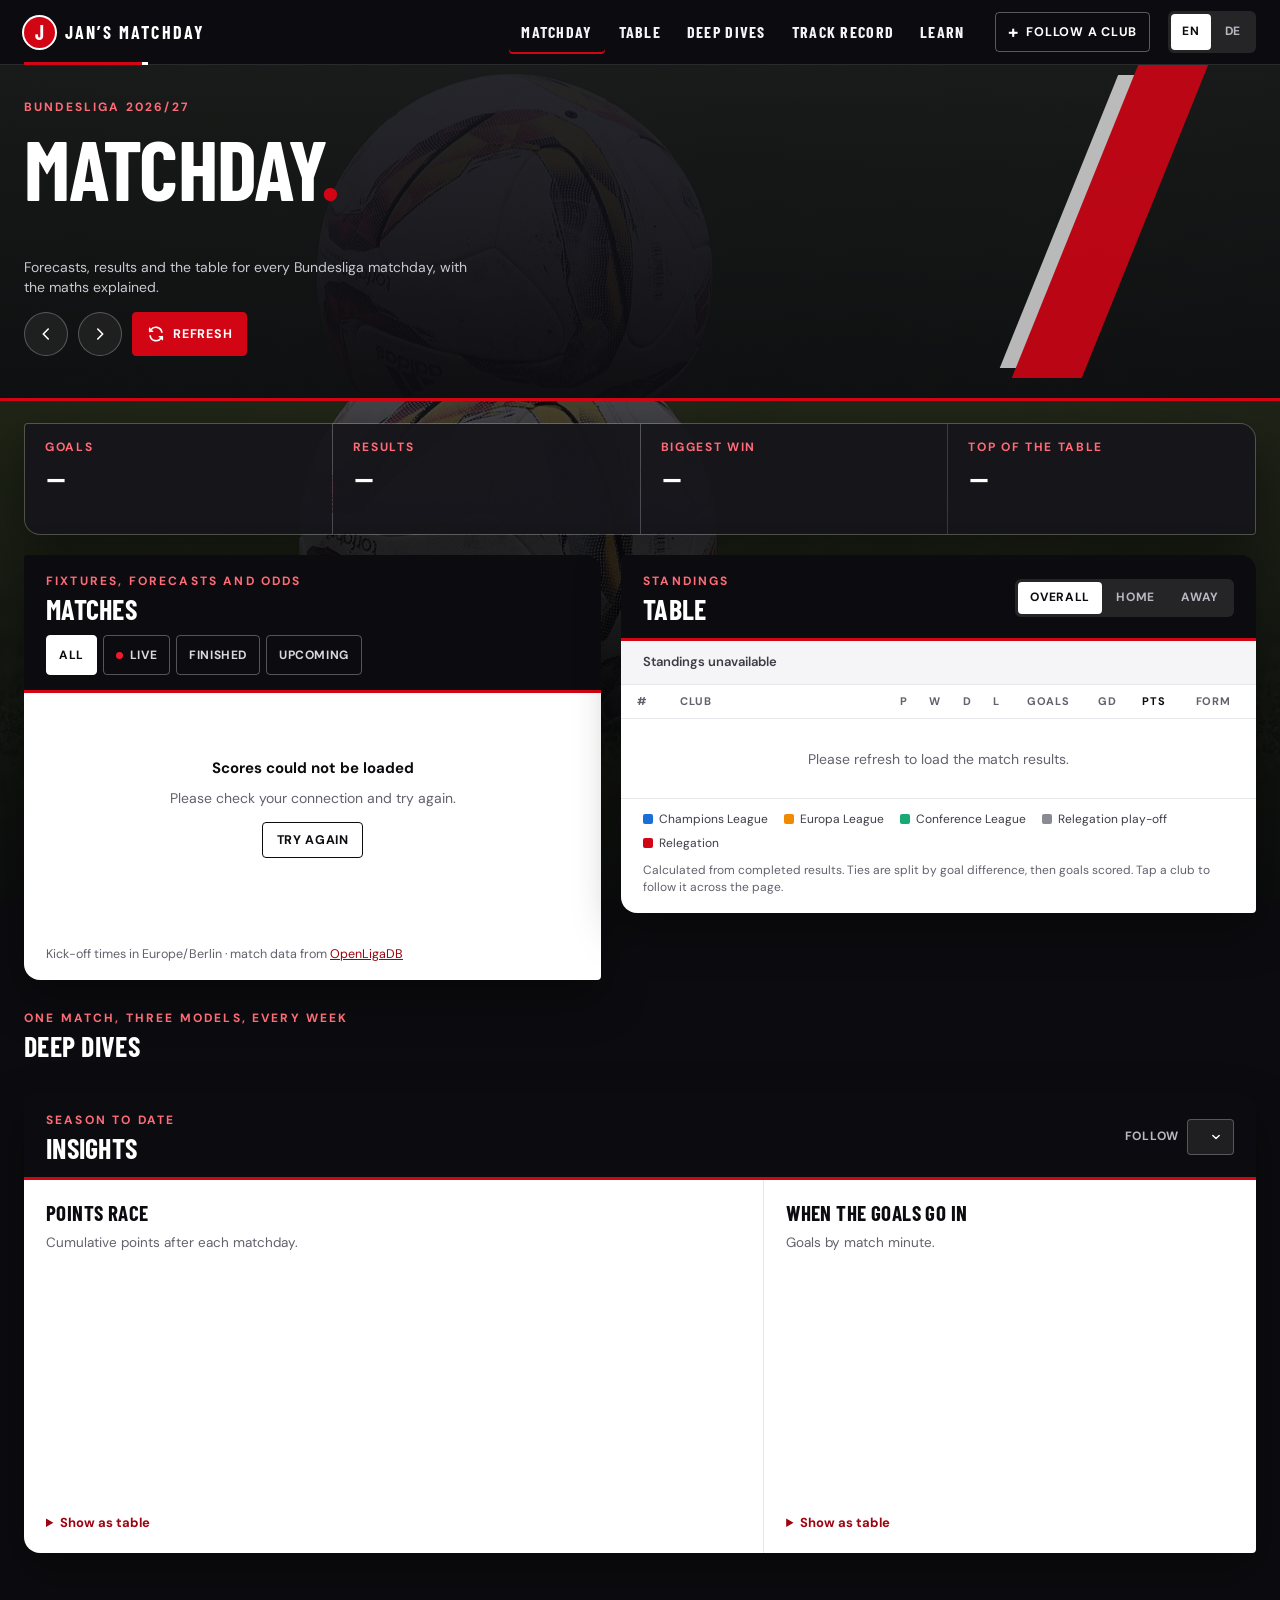
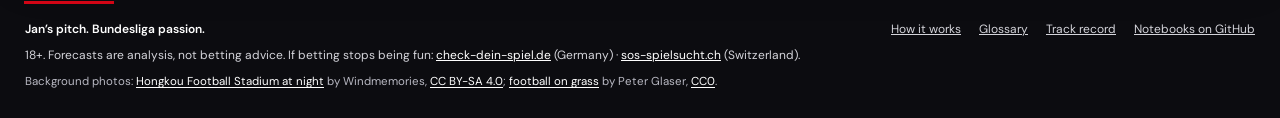
==== index.html @ 4f3a6510 "Always show the newest deep dive on the right of the home page The card beside the matchday hub used" ====
<!doctype html>
<html lang="en">
  <head>
    <meta charset="utf-8">
    <meta name="viewport" content="width=device-width, initial-scale=1, viewport-fit=cover">
    <meta name="theme-color" content="#0c0c10">
    <meta name="description" content="Jan’s Matchday: Bundesliga fixtures, live scores, the table, season insights and data-driven match analysis." data-i18n-attrs="content:meta.description">
    <title data-i18n="meta.title">Jan’s Matchday — Bundesliga results, table and analysis</title>
    <meta name="apple-mobile-web-app-capable" content="yes">
    <meta name="apple-mobile-web-app-title" content="Jan’s Matchday">
    <meta name="apple-mobile-web-app-status-bar-style" content="black-translucent">
    <link rel="canonical" href="https://jhvl88.github.io/matchday/">
    <link rel="alternate" hreflang="en" href="https://jhvl88.github.io/matchday/?lang=en">
    <link rel="alternate" hreflang="de" href="https://jhvl88.github.io/matchday/?lang=de">
    <link rel="alternate" hreflang="x-default" href="https://jhvl88.github.io/matchday/">
    <meta property="og:type" content="website">
    <meta property="og:site_name" content="Jan’s Matchday">
    <meta property="og:title" content="Jan’s Matchday: Bundesliga forecasts, results and the table">
    <meta property="og:description" content="Bundesliga fixtures, live scores and the table, plus deep dives that pit three forecasting models against the bookmakers. In English and German.">
    <meta property="og:url" content="https://jhvl88.github.io/matchday/">
    <meta property="og:image" content="https://jhvl88.github.io/matchday/assets/share/home.jpg">
    <meta property="og:image:width" content="1200">
    <meta property="og:image:height" content="630">
    <meta property="og:image:alt" content="Jan’s Matchday: Bundesliga forecasts, results and the table">
    <meta property="og:locale" content="en_GB">
    <meta property="og:locale:alternate" content="de_DE">
    <meta name="twitter:card" content="summary_large_image">
    <meta name="twitter:title" content="Jan’s Matchday: Bundesliga forecasts, results and the table">
    <meta name="twitter:description" content="Bundesliga fixtures, live scores and the table, plus deep dives that pit three forecasting models against the bookmakers. In English and German.">
    <meta name="twitter:image" content="https://jhvl88.github.io/matchday/assets/share/home.jpg">
    <link rel="apple-touch-icon" href="./assets/apple-touch-icon.png">
    <link rel="manifest" href="./manifest.webmanifest">
    <link rel="preconnect" href="https://api.openligadb.de">
    <link rel="preload" href="assets/fonts/dm-sans-latin-400-normal.woff2" as="font" type="font/woff2" crossorigin>
    <link rel="preload" href="assets/fonts/barlow-condensed-latin-700-normal.woff2" as="font" type="font/woff2" crossorigin>
    <link rel="stylesheet" href="styles.css?v=10">
    <script src="i18n.js?v=13" defer></script>
    <script src="glossary.js?v=12" defer></script>
    <script src="explain.js?v=10" defer></script>
    <script src="app.js?v=12" defer></script>
  </head>
  <body class="home">
    <a class="skip-link" href="#matches" data-i18n="nav.skip">Skip to matches</a>
    <header class="topbar">
      <div class="app-shell topbar-inner">
        <a class="brand" href="./" aria-label="Jan’s Matchday home" data-i18n-attrs="aria-label:brand.home">
          <span class="brand-mark" aria-hidden="true">J</span>
          <span class="brand-name">Jan’s Matchday</span>
        </a>
        <nav class="top-nav" aria-label="Sections" data-i18n-attrs="aria-label:nav.label">
          <a href="#matchday" aria-current="page" data-i18n="nav.matchday">Matchday</a>
          <a href="#table" data-i18n="nav.table">Table</a>
          <a href="#analysis" data-i18n="nav.dives">Deep dives</a>
          <a href="record/" data-i18n="nav.record">Track record</a>
          <a href="learn/" data-i18n="nav.learn">Learn</a>
        </nav>
        <button class="follow-button" id="follow-button" type="button" aria-haspopup="dialog" aria-controls="follow-dialog">
          <span class="follow-crest" id="follow-crest" aria-hidden="true"></span>
          <span class="follow-label" id="follow-label" data-i18n="follow.button">Follow a club</span>
        </button>
        <div class="segmented lang-switch" role="group" aria-label="Language" data-i18n-attrs="aria-label:lang.label">
          <button type="button" data-lang="en" lang="en" title="English" aria-pressed="true">EN</button>
          <button type="button" data-lang="de" lang="de" title="Deutsch" aria-pressed="false">DE</button>
        </div>
      </div>
    </header>

    <main>
      <section class="weekend" id="matchday" aria-labelledby="matchday-title">
        <div class="app-shell weekend-inner">
          <div class="weekend-main">
            <p class="eyebrow" id="hub-season">Bundesliga</p>
            <h1 id="matchday-title"><span id="matchday-title-text" data-i18n="hub.titlePlaceholder">Matchday</span><span class="full-stop" aria-hidden="true">.</span></h1>
            <p class="matchday-dates" id="matchday-dates">&nbsp;</p>
            <p class="weekend-intro" data-i18n="hero.intro">Forecasts, results and the table for every Bundesliga matchday, with the maths explained.</p>
            <div class="countdown" id="countdown" hidden>
              <div class="countdown-part">
                <p class="countdown-label" id="countdown-label"></p>
                <p class="countdown-match" id="countdown-match"></p>
                <p class="countdown-when" id="countdown-when"></p>
              </div>
              <div class="countdown-part countdown-clock">
                <p class="countdown-label" id="countdown-clock-label"></p>
                <p class="countdown-value" id="countdown-value"></p>
              </div>
            </div>
            <div class="hub-actions">
              <button class="icon-button" id="previous-matchday" type="button" aria-label="Previous matchday" data-i18n-attrs="aria-label:hub.prev">
                <svg viewBox="0 0 20 20" aria-hidden="true"><path d="m12.5 4.5-5.5 5.5 5.5 5.5"/></svg>
              </button>
              <button class="icon-button" id="next-matchday" type="button" aria-label="Next matchday" data-i18n-attrs="aria-label:hub.next">
                <svg viewBox="0 0 20 20" aria-hidden="true"><path d="m7.5 4.5 5.5 5.5-5.5 5.5"/></svg>
              </button>
              <button class="ghost-button" id="current-matchday" type="button" hidden>Go to current matchday</button>
              <button class="refresh-button" id="refresh-results" type="button">
                <svg viewBox="0 0 20 20" aria-hidden="true"><path d="M16.5 8A6.8 6.8 0 0 0 4.2 5.5L3 7m0 0V3.8M3 7h3.2M3.5 12a6.8 6.8 0 0 0 12.3 2.5L17 13m0 0v3.2M17 13h-3.2"/></svg>
                <span data-i18n="hub.refresh">Refresh</span>
              </button>
              <p class="updated-at" id="updated-at" aria-live="polite"></p>
            </div>
          </div>
          <aside class="featured" id="featured" hidden data-i18n-attrs="aria-label:featured.label" aria-label="Latest deep dive"></aside>
        </div>
        <div class="app-shell">
          <div class="matchday-strip" id="matchday-strip" role="group" aria-label="Choose a matchday" data-i18n-attrs="aria-label:hub.stripLabel"></div>
        </div>
      </section>

      <div class="app-shell">
        <dl class="glance" id="glance" aria-label="Matchday at a glance" data-i18n-attrs="aria-label:glance.label">
          <div class="glance-tile"><dt data-i18n="glance.goals">Goals</dt><dd class="glance-value">–</dd><dd class="glance-sub">&nbsp;</dd></div>
          <div class="glance-tile"><dt data-i18n="glance.results">Results</dt><dd class="glance-value">–</dd><dd class="glance-sub">&nbsp;</dd></div>
          <div class="glance-tile"><dt data-i18n="glance.biggestWin">Biggest win</dt><dd class="glance-value">–</dd><dd class="glance-sub">&nbsp;</dd></div>
          <div class="glance-tile"><dt data-i18n="glance.leader">Top of the table</dt><dd class="glance-value">–</dd><dd class="glance-sub">&nbsp;</dd></div>
        </dl>

        <div class="dashboard">
          <section class="panel fixtures-panel" id="matches" aria-labelledby="matches-heading">
            <div class="panel-head">
              <div>
                <p class="eyebrow" data-i18n="fixtures.eyebrow">Fixtures, forecasts and odds</p>
                <h2 id="matches-heading" data-i18n="fixtures.title">Matches</h2>
              </div>
              <div class="filter-row" role="group" aria-label="Filter matches" data-i18n-attrs="aria-label:filter.label">
                <button class="filter-chip is-active" type="button" data-filter="all" aria-pressed="true"><span data-i18n="filter.all">All</span> <span class="chip-count" data-count="all"></span></button>
                <button class="filter-chip" type="button" data-filter="live" aria-pressed="false"><span class="live-indicator" aria-hidden="true"></span><span data-i18n="filter.live">Live</span> <span class="chip-count" data-count="live"></span></button>
                <button class="filter-chip" type="button" data-filter="finished" aria-pressed="false"><span data-i18n="filter.finished">Finished</span> <span class="chip-count" data-count="finished"></span></button>
                <button class="filter-chip" type="button" data-filter="upcoming" aria-pressed="false"><span data-i18n="filter.upcoming">Upcoming</span> <span class="chip-count" data-count="upcoming"></span></button>
              </div>
            </div>
            <div class="prob-legend" id="prob-legend" hidden>
              <span class="legend-item"><span class="legend-swatch is-home" aria-hidden="true"></span><span data-i18n="legend.home">Home win</span></span>
              <span class="legend-item"><span class="legend-swatch is-draw" aria-hidden="true"></span><span data-i18n="legend.draw">Draw</span></span>
              <span class="legend-item"><span class="legend-swatch is-away" aria-hidden="true"></span><span data-i18n="legend.away">Away win</span></span>
              <button type="button" class="term legend-explain" data-term="market-probability" data-i18n="legend.explain">What do the bars show?</button>
            </div>
            <div id="results" class="results-list" aria-live="polite" aria-busy="true">
              <div class="loading-state">
                <span class="loading-spinner" aria-hidden="true"></span>
                <p data-i18n="fixtures.loading">Finding the latest scores…</p>
              </div>
            </div>
            <p class="panel-foot" id="fixtures-foot"><span data-i18n="fixtures.foot">Kick-off times in Europe/Berlin · match data from</span> <a href="https://www.openligadb.de/" target="_blank" rel="noreferrer">OpenLigaDB</a><span id="odds-source"></span></p>
          </section>

          <section class="panel standings-panel" id="table" aria-labelledby="standings-heading" aria-busy="true">
            <div class="panel-head">
              <div>
                <p class="eyebrow" data-i18n="table.eyebrow">Standings</p>
                <h2 id="standings-heading" data-i18n="table.title">Table</h2>
              </div>
              <div class="segmented" role="group" aria-label="Table view" data-i18n-attrs="aria-label:table.viewLabel">
                <button type="button" data-venue="all" aria-pressed="true" data-i18n="table.overall">Overall</button>
                <button type="button" data-venue="home" aria-pressed="false" data-i18n="table.home">Home</button>
                <button type="button" data-venue="away" aria-pressed="false" data-i18n="table.away">Away</button>
              </div>
            </div>
            <p class="standings-caption" id="standings-caption" aria-live="polite" data-i18n="table.loading">Loading standings…</p>
            <div class="standings-scroll">
              <table class="standings-table">
                <caption class="visually-hidden" id="standings-table-caption" data-i18n="table.captionDefault">Bundesliga table</caption>
                <thead>
                  <tr>
                    <th scope="col" class="position-column"><abbr title="Position" data-i18n-attrs="title:table.col.position">#</abbr></th>
                    <th scope="col" class="club-column" data-i18n="table.col.club">Club</th>
                    <th scope="col"><abbr title="Played" data-i18n="table.col.played" data-i18n-attrs="title:table.col.playedTitle">P</abbr></th>
                    <th scope="col" class="detail-column"><abbr title="Won" data-i18n="table.col.won" data-i18n-attrs="title:table.col.wonTitle">W</abbr></th>
                    <th scope="col" class="detail-column"><abbr title="Drawn" data-i18n="table.col.drawn" data-i18n-attrs="title:table.col.drawnTitle">D</abbr></th>
                    <th scope="col" class="detail-column"><abbr title="Lost" data-i18n="table.col.lost" data-i18n-attrs="title:table.col.lostTitle">L</abbr></th>
                    <th scope="col" class="detail-column" data-i18n="table.col.goals">Goals</th>
                    <th scope="col"><abbr title="Goal difference" data-i18n="table.col.gd" data-i18n-attrs="title:table.col.gdTitle">GD</abbr></th>
                    <th scope="col" class="points-column"><abbr title="Points" data-i18n="table.col.points" data-i18n-attrs="title:table.col.pointsTitle">Pts</abbr></th>
                    <th scope="col" class="form-column" data-i18n="table.col.form">Form</th>
                  </tr>
                </thead>
                <tbody id="standings-rows">
                  <tr><td colspan="10" class="standings-message" data-i18n="table.loading">Loading standings…</td></tr>
                </tbody>
              </table>
            </div>
            <ul class="standings-legend" id="standings-legend" aria-label="Table colour key" data-i18n-attrs="aria-label:table.legend.label">
              <li style="--zone:var(--zone-ucl)" data-i18n="table.legend.ucl">Champions League</li>
              <li style="--zone:var(--zone-uel)" data-i18n="table.legend.uel">Europa League</li>
              <li style="--zone:var(--zone-uecl)" data-i18n="table.legend.uecl">Conference League</li>
              <li style="--zone:var(--zone-playoff)" data-i18n="table.legend.playoff">Relegation play-off</li>
              <li style="--zone:var(--zone-down)" data-i18n="table.legend.down">Relegation</li>
            </ul>
            <p class="standings-note" data-i18n="table.note">Calculated from completed results. Ties are split by goal difference, then goals scored. Tap a club to follow it across the page.</p>
          </section>
        </div>

        <section class="section-block analysis-panel" id="analysis" aria-labelledby="analysis-heading">
          <div class="section-head">
            <div>
              <p class="eyebrow" data-i18n="analysis.eyebrow">One match, three models, every week</p>
              <h2 id="analysis-heading" data-i18n="analysis.title">Deep dives</h2>
            </div>
          </div>
          <div class="analysis-grid" id="analysis-grid"></div>
        </section>

        <section class="panel insights-panel" id="insights" aria-labelledby="insights-heading">
          <div class="panel-head">
            <div>
              <p class="eyebrow" id="insights-caption" data-i18n="insights.eyebrow">Season to date</p>
              <h2 id="insights-heading" data-i18n="insights.title">Insights</h2>
            </div>
            <label class="team-picker">
              <span data-i18n="insights.follow">Follow</span>
              <select id="team-select"></select>
            </label>
          </div>
          <div class="insights-grid">
            <figure class="chart-card">
              <figcaption>
                <h3 data-i18n="chart.points.title">Points race</h3>
                <p id="points-chart-summary" data-i18n="chart.points.default">Cumulative points after each matchday.</p>
              </figcaption>
              <div class="chart" id="points-chart"></div>
              <details class="chart-table">
                <summary data-i18n="chart.showTable">Show as table</summary>
                <div class="chart-table-scroll" id="points-table"></div>
              </details>
            </figure>
            <figure class="chart-card">
              <figcaption>
                <h3 data-i18n="chart.minutes.title">When the goals go in</h3>
                <p id="minutes-chart-summary" data-i18n="chart.minutes.default">Goals by match minute.</p>
              </figcaption>
              <div class="chart" id="minutes-chart"></div>
              <details class="chart-table">
                <summary data-i18n="chart.showTable">Show as table</summary>
                <div class="chart-table-scroll" id="minutes-table"></div>
              </details>
            </figure>
          </div>
        </section>

        <section class="record-teaser" id="record-teaser" aria-labelledby="record-heading" hidden>
          <div class="record-teaser-copy">
            <p class="eyebrow" data-i18n="teaser.eyebrow">Keeping score</p>
            <h2 id="record-heading" data-i18n="teaser.title">Model vs market</h2>
            <p class="record-teaser-text"><span data-i18n="teaser.text">Every forecast is graded with the ranked probability score: 0 is perfect, 0.238 is a shrug.</span> <button type="button" class="term" data-term="rps" data-i18n="teaser.what">What is RPS?</button></p>
          </div>
          <dl class="record-teaser-stats" id="record-teaser-stats"></dl>
          <a class="outline-link" href="record/" data-i18n="teaser.link">Full track record →</a>
        </section>
      </div>
    </main>

    <footer class="app-shell site-footer">
      <span class="footer-tagline" data-i18n="footer.tagline">Jan’s pitch. Bundesliga passion.</span>
      <nav class="footer-links" aria-label="More" data-i18n-attrs="aria-label:footer.more">
        <a href="learn/" data-i18n="footer.howItWorks">How it works</a>
        <a href="learn/#glossary" data-i18n="footer.glossary">Glossary</a>
        <a href="record/" data-i18n="nav.record">Track record</a>
        <a href="https://github.com/JHvL88/matchday" target="_blank" rel="noreferrer" data-i18n="footer.github">Notebooks on GitHub</a>
      </nav>
      <p class="responsible-note" data-i18n-html="footer.responsible">18+. Forecasts are analysis, not betting advice.</p>
      <p class="install-hint" id="install-hint" data-i18n-html="footer.install" hidden>On iPhone or iPad: tap <strong>Share</strong>, then <strong>Add to Home Screen</strong> to install Jan’s Matchday.</p>
      <p class="photo-credit">
        <span data-i18n="footer.photos">Background photos:</span>
        <a href="https://commons.wikimedia.org/wiki/File:20240107_Night_view_of_Hongkou_Football_Stadium.jpg" target="_blank" rel="noreferrer" lang="en">Hongkou Football Stadium at night</a>
        <span data-i18n="footer.by">by</span> Windmemories, <a href="https://creativecommons.org/licenses/by-sa/4.0/" target="_blank" rel="noreferrer">CC BY-SA 4.0</a>;
        <a href="https://commons.wikimedia.org/wiki/File:Adidas_soccer_ball_on_a_grass_pitch_(Unsplash).jpg" target="_blank" rel="noreferrer" data-i18n="footer.photoBall">football on grass</a>
        <span data-i18n="footer.by">by</span> Peter Glaser, <a href="https://creativecommons.org/publicdomain/zero/1.0/" target="_blank" rel="noreferrer">CC0</a>.
      </p>
    </footer>

    <nav class="tabbar" aria-label="Main" data-i18n-attrs="aria-label:nav.main">
      <a href="#matchday" aria-current="page">
        <svg viewBox="0 0 24 24" aria-hidden="true"><rect x="3" y="5" width="18" height="16" rx="2"/><path d="M3 10h18M8 3v4M16 3v4"/></svg>
        <span data-i18n="tab.matchday">Matchday</span>
      </a>
      <a href="#table">
        <svg viewBox="0 0 24 24" aria-hidden="true"><path d="M4 6h16M4 12h16M4 18h16"/></svg>
        <span data-i18n="tab.table">Table</span>
      </a>
      <a href="#analysis">
        <svg viewBox="0 0 24 24" aria-hidden="true"><path d="M4 20V10M10 20V4M16 20v-7M22 20H2"/></svg>
        <span data-i18n="tab.dives">Deep dives</span>
      </a>
      <a href="record/">
        <svg viewBox="0 0 24 24" aria-hidden="true"><path d="m5 12 4 4L19 6"/></svg>
        <span data-i18n="tab.record">Record</span>
      </a>
      <a href="learn/">
        <svg viewBox="0 0 24 24" aria-hidden="true"><circle cx="12" cy="12" r="9"/><path d="M9.5 9.5a2.5 2.5 0 1 1 3.5 2.3c-.6.3-1 .9-1 1.6V14M12 17.5v.01"/></svg>
        <span data-i18n="tab.learn">Learn</span>
      </a>
    </nav>

    <dialog class="follow-dialog" id="follow-dialog" aria-labelledby="follow-title">
      <div class="follow-dialog-head">
        <h2 id="follow-title" data-i18n="follow.title">Follow a club</h2>
        <button type="button" class="dialog-close" id="follow-close" aria-label="Close" data-i18n-attrs="aria-label:dialog.close">×</button>
      </div>
      <p class="follow-dialog-text" data-i18n="follow.text">Your club is highlighted in the fixtures, the table and the charts. The choice stays on this device.</p>
      <div class="follow-grid" id="follow-grid"></div>
      <button type="button" class="ghost-button follow-clear" id="follow-clear" data-i18n="follow.clear">Stop following</button>
    </dialog>
  </body>
</html>
---- styles.css ----
/* Jan's Matchday: Bundesliga red, black and white with condensed sports typography.
   Shared by the home page and the analysis posts (analysis/analysis.css builds on these tokens). */

/* Fonts are served from this site (assets/fonts, SIL Open Font License) rather than Google Fonts:
   no third-party request, no render-blocking stylesheet, and they work offline. */
@font-face {
  font-family: "Barlow Condensed";
  font-style: normal;
  font-weight: 600;
  font-display: swap;
  src: url("assets/fonts/barlow-condensed-latin-ext-600-normal.woff2") format("woff2");
  unicode-range: U+0100-02BA,U+02BD-02C5,U+02C7-02CC,U+02CE-02D7,U+02DD-02FF,U+0304,U+0308,U+0329,U+1D00-1DBF,U+1E00-1E9F,U+1EF2-1EFF,U+2020,U+20A0-20AB,U+20AD-20C0,U+2113,U+2C60-2C7F,U+A720-A7FF;
}

@font-face {
  font-family: "Barlow Condensed";
  font-style: normal;
  font-weight: 600;
  font-display: swap;
  src: url("assets/fonts/barlow-condensed-latin-600-normal.woff2") format("woff2");
  unicode-range: U+0000-00FF,U+0131,U+0152-0153,U+02BB-02BC,U+02C6,U+02DA,U+02DC,U+0304,U+0308,U+0329,U+2000-206F,U+20AC,U+2122,U+2191,U+2193,U+2212,U+2215,U+FEFF,U+FFFD;
}

@font-face {
  font-family: "Barlow Condensed";
  font-style: normal;
  font-weight: 700;
  font-display: swap;
  src: url("assets/fonts/barlow-condensed-latin-ext-700-normal.woff2") format("woff2");
  unicode-range: U+0100-02BA,U+02BD-02C5,U+02C7-02CC,U+02CE-02D7,U+02DD-02FF,U+0304,U+0308,U+0329,U+1D00-1DBF,U+1E00-1E9F,U+1EF2-1EFF,U+2020,U+20A0-20AB,U+20AD-20C0,U+2113,U+2C60-2C7F,U+A720-A7FF;
}

@font-face {
  font-family: "Barlow Condensed";
  font-style: normal;
  font-weight: 700;
  font-display: swap;
  src: url("assets/fonts/barlow-condensed-latin-700-normal.woff2") format("woff2");
  unicode-range: U+0000-00FF,U+0131,U+0152-0153,U+02BB-02BC,U+02C6,U+02DA,U+02DC,U+0304,U+0308,U+0329,U+2000-206F,U+20AC,U+2122,U+2191,U+2193,U+2212,U+2215,U+FEFF,U+FFFD;
}

@font-face {
  font-family: "DM Sans";
  font-style: normal;
  font-weight: 400;
  font-display: swap;
  src: url("assets/fonts/dm-sans-latin-ext-400-normal.woff2") format("woff2");
  unicode-range: U+0100-02BA,U+02BD-02C5,U+02C7-02CC,U+02CE-02D7,U+02DD-02FF,U+0304,U+0308,U+0329,U+1D00-1DBF,U+1E00-1E9F,U+1EF2-1EFF,U+2020,U+20A0-20AB,U+20AD-20C0,U+2113,U+2C60-2C7F,U+A720-A7FF;
}

@font-face {
  font-family: "DM Sans";
  font-style: normal;
  font-weight: 400;
  font-display: swap;
  src: url("assets/fonts/dm-sans-latin-400-normal.woff2") format("woff2");
  unicode-range: U+0000-00FF,U+0131,U+0152-0153,U+02BB-02BC,U+02C6,U+02DA,U+02DC,U+0304,U+0308,U+0329,U+2000-206F,U+20AC,U+2122,U+2191,U+2193,U+2212,U+2215,U+FEFF,U+FFFD;
}

@font-face {
  font-family: "DM Sans";
  font-style: normal;
  font-weight: 500;
  font-display: swap;
  src: url("assets/fonts/dm-sans-latin-ext-500-normal.woff2") format("woff2");
  unicode-range: U+0100-02BA,U+02BD-02C5,U+02C7-02CC,U+02CE-02D7,U+02DD-02FF,U+0304,U+0308,U+0329,U+1D00-1DBF,U+1E00-1E9F,U+1EF2-1EFF,U+2020,U+20A0-20AB,U+20AD-20C0,U+2113,U+2C60-2C7F,U+A720-A7FF;
}

@font-face {
  font-family: "DM Sans";
  font-style: normal;
  font-weight: 500;
  font-display: swap;
  src: url("assets/fonts/dm-sans-latin-500-normal.woff2") format("woff2");
  unicode-range: U+0000-00FF,U+0131,U+0152-0153,U+02BB-02BC,U+02C6,U+02DA,U+02DC,U+0304,U+0308,U+0329,U+2000-206F,U+20AC,U+2122,U+2191,U+2193,U+2212,U+2215,U+FEFF,U+FFFD;
}

@font-face {
  font-family: "DM Sans";
  font-style: normal;
  font-weight: 600;
  font-display: swap;
  src: url("assets/fonts/dm-sans-latin-ext-600-normal.woff2") format("woff2");
  unicode-range: U+0100-02BA,U+02BD-02C5,U+02C7-02CC,U+02CE-02D7,U+02DD-02FF,U+0304,U+0308,U+0329,U+1D00-1DBF,U+1E00-1E9F,U+1EF2-1EFF,U+2020,U+20A0-20AB,U+20AD-20C0,U+2113,U+2C60-2C7F,U+A720-A7FF;
}

@font-face {
  font-family: "DM Sans";
  font-style: normal;
  font-weight: 600;
  font-display: swap;
  src: url("assets/fonts/dm-sans-latin-600-normal.woff2") format("woff2");
  unicode-range: U+0000-00FF,U+0131,U+0152-0153,U+02BB-02BC,U+02C6,U+02DA,U+02DC,U+0304,U+0308,U+0329,U+2000-206F,U+20AC,U+2122,U+2191,U+2193,U+2212,U+2215,U+FEFF,U+FFFD;
}

@font-face {
  font-family: "DM Sans";
  font-style: normal;
  font-weight: 700;
  font-display: swap;
  src: url("assets/fonts/dm-sans-latin-ext-700-normal.woff2") format("woff2");
  unicode-range: U+0100-02BA,U+02BD-02C5,U+02C7-02CC,U+02CE-02D7,U+02DD-02FF,U+0304,U+0308,U+0329,U+1D00-1DBF,U+1E00-1E9F,U+1EF2-1EFF,U+2020,U+20A0-20AB,U+20AD-20C0,U+2113,U+2C60-2C7F,U+A720-A7FF;
}

@font-face {
  font-family: "DM Sans";
  font-style: normal;
  font-weight: 700;
  font-display: swap;
  src: url("assets/fonts/dm-sans-latin-700-normal.woff2") format("woff2");
  unicode-range: U+0000-00FF,U+0131,U+0152-0153,U+02BB-02BC,U+02C6,U+02DA,U+02DC,U+0304,U+0308,U+0329,U+2000-206F,U+20AC,U+2122,U+2191,U+2193,U+2212,U+2215,U+FEFF,U+FFFD;
}

:root {
  color-scheme: light;
  --bl-red: #d20515;
  --bl-red-dark: #9e0310;
  --bl-red-bright: #f01a2c;
  --bl-red-soft: #fff1f2;
  --bl-black: #0c0c10;
  --bl-grey: #1a1a21;
  --ink: #0c0c10;
  --ink-2: #3d3d47;
  --muted: #62626d;
  --line: #e7e7ec;
  --line-strong: #d3d3da;
  --surface: #fff;
  --surface-2: #f5f5f7;
  --surface-3: #ececf0;
  --on-dark: #f4f4f6;
  --on-dark-2: #b8b8c2;
  --on-dark-line: rgb(255 255 255 / 12%);
  --red-on-dark: #ff6b76;
  --win: #12813a;
  --draw: #6b6b76;
  --loss: #d20515;
  --zone-ucl: #1b6ed6;
  --zone-uel: #f08a00;
  --zone-uecl: #19a974;
  --zone-playoff: #8a8a94;
  --zone-down: #d20515;
  /* Probabilities: home win, draw, away win. Blue and orange stay apart for colour-blind readers
     and stay clear of brand red and of win/loss green and red. */
  --home: #2f6fdb;
  --draw-bar: #b4b4bd;
  --away: #c25a00;
  --display: "Barlow Condensed", "Arial Narrow", sans-serif;
  --sans: "DM Sans", system-ui, -apple-system, "Segoe UI", sans-serif;
  --radius: 4px 16px 4px 16px;
  --shadow: 0 18px 46px rgb(0 0 0 / 38%);
  --gutter: 22px;
  font-family: var(--sans);
  color: var(--ink);
  background: var(--bl-black);
  font-synthesis: none;
  text-rendering: optimizeLegibility;
  -webkit-font-smoothing: antialiased;
}

* {
  box-sizing: border-box;
}

html {
  scroll-behavior: smooth;
  scroll-padding-top: 84px;
}

body {
  min-width: 320px;
  min-height: 100vh;
  margin: 0;
  font-size: 15px;
  line-height: 1.45;
}

/* A fixed layer instead of background-attachment: fixed, which iOS ignores. */
body::before {
  position: fixed;
  inset: 0;
  z-index: -1;
  background:
    linear-gradient(180deg, rgb(8 8 12 / 84%) 0%, rgb(10 10 14 / 74%) 42%, rgb(8 8 12 / 94%) 100%),
    url("assets/football-on-pitch.jpg") center 60% / cover;
  background-image:
    linear-gradient(180deg, rgb(8 8 12 / 84%) 0%, rgb(10 10 14 / 74%) 42%, rgb(8 8 12 / 94%) 100%),
    image-set(url("assets/football-on-pitch.webp") type("image/webp"), url("assets/football-on-pitch.jpg") type("image/jpeg"));
  content: "";
}

button,
select {
  font: inherit;
}

button {
  color: inherit;
}

h1,
h2,
h3,
p {
  margin-top: 0;
}

h1,
h2 {
  font-family: var(--display);
  font-weight: 700;
  text-transform: uppercase;
}

h1 {
  max-width: 100%;
  margin: 10px 0 10px;
  color: #fff;
  font-size: clamp(46px, 6.4vw, 78px);
  letter-spacing: -.01em;
  line-height: .95;
}

h1 span {
  color: var(--bl-red);
}

h2 {
  margin: 0;
  font-size: 28px;
  letter-spacing: .01em;
  line-height: 1;
}

[hidden] {
  display: none !important;
}

abbr[title] {
  text-decoration: none;
  cursor: help;
}

:focus-visible {
  outline: 2px solid var(--bl-red);
  outline-offset: 2px;
}

.app-shell {
  width: min(100% - 48px, 1240px);
  margin: 0 auto;
}

.eyebrow {
  margin: 0;
  color: var(--red-on-dark);
  font-size: 12px;
  font-weight: 700;
  letter-spacing: .18em;
  text-transform: uppercase;
}

.visually-hidden {
  position: absolute;
  width: 1px;
  height: 1px;
  overflow: hidden;
  clip: rect(0, 0, 0, 0);
  white-space: nowrap;
  clip-path: inset(50%);
}

.skip-link {
  position: absolute;
  top: -60px;
  left: 12px;
  z-index: 50;
  padding: 10px 14px;
  border-radius: 4px;
  background: #fff;
  color: var(--ink);
  font-weight: 700;
  text-decoration: none;
}

.skip-link:focus {
  top: 12px;
}

/* ---------- Top bar ---------- */

.topbar {
  position: sticky;
  top: 0;
  z-index: 20;
  padding-top: env(safe-area-inset-top);
  border-bottom: 1px solid var(--on-dark-line);
  background: var(--bl-black);
}

.topbar-inner {
  position: relative;
  height: 64px;
  display: flex;
  align-items: center;
  gap: 18px;
}

.topbar-inner::after {
  position: absolute;
  bottom: -1px;
  left: 0;
  width: 132px;
  height: 3px;
  background: linear-gradient(90deg, var(--bl-red) 0 118px, #fff 118px 124px, transparent 124px);
  content: "";
}

.brand {
  display: inline-flex;
  align-items: center;
  gap: 10px;
  color: #fff;
  font-family: var(--display);
  font-size: 18px;
  font-weight: 700;
  letter-spacing: .12em;
  text-decoration: none;
  text-transform: uppercase;
  white-space: nowrap;
}

.brand-mark {
  width: 31px;
  height: 31px;
  display: grid;
  flex: 0 0 31px;
  place-items: center;
  border-radius: 50%;
  background: var(--bl-red);
  color: #fff;
  font-family: var(--display);
  font-size: 20px;
  letter-spacing: 0;
  box-shadow: 0 0 0 2px #fff;
}

.top-nav {
  display: flex;
  gap: 2px;
  margin-left: auto;
}

.top-nav a {
  min-height: 44px;
  display: inline-flex;
  align-items: center;
  padding: 8px 12px;
  border-radius: 4px;
  color: var(--on-dark);
  font-family: var(--display);
  font-size: 16px;
  font-weight: 700;
  letter-spacing: .08em;
  text-decoration: none;
  text-transform: uppercase;
}

.top-nav a:hover,
.top-nav a:focus-visible {
  background: var(--bl-red);
  outline: none;
}

.top-nav a[aria-current="page"] {
  box-shadow: inset 0 -2px 0 var(--bl-red);
}

main {
  padding: 26px 0 48px;
}

.home main {
  padding-top: 0;
}

/* ---------- This weekend: the matchday hub ---------- */

.weekend {
  position: relative;
  overflow: hidden;
  border-bottom: 3px solid var(--bl-red);
  background:
    linear-gradient(180deg, rgb(16 16 22 / 90%) 0%, rgb(12 12 16 / 96%) 100%),
    url("assets/football-on-pitch.jpg") center 58% / cover;
  background-image:
    linear-gradient(180deg, rgb(16 16 22 / 90%) 0%, rgb(12 12 16 / 96%) 100%),
    image-set(url("assets/football-on-pitch.webp") type("image/webp"), url("assets/football-on-pitch.jpg") type("image/jpeg"));
  color: var(--on-dark);
}

/* The red slash of the Bundesliga look, between the copy and the deep dive. */
.weekend-inner::before {
  position: absolute;
  top: 0;
  bottom: 0;
  right: 9%;
  width: 70px;
  background: var(--bl-red);
  box-shadow: -26px 0 0 -10px rgb(255 255 255 / 80%);
  content: "";
  opacity: .88;
  transform: skewX(-22deg);
  z-index: -1;
}

.weekend.has-featured .weekend-inner::before {
  right: 47%;
}

.weekend-inner {
  position: relative;
  z-index: 0;
  display: flex;
  flex-wrap: wrap;
  align-items: stretch;
  gap: 28px 40px;
  padding: 34px 0 22px;
}

.weekend-main {
  min-width: 0;
  flex: 1 1 380px;
  display: flex;
  flex-direction: column;
  align-items: flex-start;
  gap: 14px;
}

.weekend h1 {
  margin: 0;
  color: #fff;
  font-size: clamp(52px, 7vw, 84px);
  letter-spacing: -.01em;
  line-height: .9;
}

.weekend h1 > span:first-child {
  color: #fff;
}

.weekend h1 .full-stop {
  color: var(--bl-red);
}

.matchday-dates {
  margin: 0;
  color: var(--on-dark-2);
  font-size: 16px;
}

.weekend-intro {
  max-width: 46ch;
  margin: 0;
  color: #c9c9d1;
  font-size: 14px;
}

.countdown {
  width: 100%;
  max-width: 480px;
  display: flex;
  flex-wrap: wrap;
  border: 1px solid rgb(255 255 255 / 16%);
  overflow: hidden;
  border-radius: var(--radius);
  background: rgb(255 255 255 / 5%);
}

.countdown-part {
  min-width: 0;
  flex: 999 1 170px; /* takes the spare room while the clock shares its line */
  padding: 13px 18px 14px;
}

/* A divider on the left when side by side, on top when the clock wraps under the match;
   the one that would sit on the box's edge is pushed outside it and clipped. */
.countdown-clock {
  flex: 1 0 auto; /* full width once it wraps onto its own line */
  margin: -1px 0 0 -1px;
  border-top: 1px solid var(--on-dark-line);
  border-left: 1px solid var(--on-dark-line);
}

.countdown-label {
  margin: 0;
  color: var(--red-on-dark);
  font-size: 12px;
  font-weight: 700;
  letter-spacing: .14em;
  text-transform: uppercase;
}

.countdown-clock .countdown-label {
  color: var(--on-dark-2);
}

.countdown-match {
  margin: 3px 0 0;
  color: #fff;
  font-size: 17px;
  font-weight: 600;
  line-height: 1.3;
}

.countdown-when {
  margin: 2px 0 0;
  color: var(--on-dark-2);
  font-size: 13.5px;
}

.countdown-value {
  margin: 4px 0 0;
  color: #fff;
  font-family: var(--display);
  font-size: 40px;
  font-weight: 700;
  line-height: 1;
  font-variant-numeric: tabular-nums;
}

.countdown-value small {
  margin-left: 6px;
  color: var(--on-dark-2);
  font-family: var(--sans);
  font-size: 15px;
  font-weight: 600;
}

.countdown.is-live .countdown-value {
  display: flex;
  align-items: center;
  gap: 8px;
  color: var(--red-on-dark);
  text-transform: uppercase;
}

.countdown.is-live .countdown-value::before {
  width: 10px;
  height: 10px;
  border-radius: 50%;
  background: var(--red-on-dark);
  content: "";
  animation: pulse 1.6s ease-in-out infinite;
}

.hub-actions {
  display: flex;
  flex-wrap: wrap;
  align-items: center;
  gap: 10px;
}

.icon-button {
  width: 44px;
  height: 44px;
  display: grid;
  flex: 0 0 44px;
  place-items: center;
  padding: 0;
  border: 1px solid rgb(255 255 255 / 25%);
  border-radius: 50%;
  background: rgb(255 255 255 / 6%);
  color: #fff;
  cursor: pointer;
  transition: background .15s, border-color .15s;
}

.icon-button:hover:not(:disabled) {
  border-color: var(--bl-red);
  background: var(--bl-red);
}

.icon-button:disabled {
  opacity: .35;
  cursor: not-allowed;
}

.icon-button svg,
.refresh-button svg {
  width: 18px;
  height: 18px;
  fill: none;
  stroke: currentColor;
  stroke-linecap: round;
  stroke-linejoin: round;
  stroke-width: 1.8;
}

.updated-at {
  margin: 0;
  color: var(--on-dark-2);
  font-size: 12.5px;
}

.ghost-button,
.refresh-button {
  min-height: 44px;
  display: inline-flex;
  align-items: center;
  justify-content: center;
  gap: 8px;
  padding: 8px 14px;
  border-radius: 4px;
  font-size: 12.5px;
  font-weight: 700;
  letter-spacing: .06em;
  text-transform: uppercase;
  cursor: pointer;
  transition: background .15s, border-color .15s;
}

.ghost-button {
  border: 1px solid rgb(255 255 255 / 30%);
  background: transparent;
  color: #fff;
}

.ghost-button:hover {
  border-color: #fff;
  background: rgb(255 255 255 / 8%);
}

.refresh-button {
  border: 1px solid var(--bl-red);
  background: var(--bl-red);
  color: #fff;
}

.refresh-button:hover:not(:disabled) {
  border-color: var(--bl-red-bright);
  background: var(--bl-red-bright);
}

.refresh-button:disabled {
  opacity: .7;
  cursor: wait;
}

.refresh-button.is-refreshing svg {
  animation: spin .8s linear infinite;
}

/* The deep dive of the matchday, beside the hub. */
.featured {
  min-width: 0;
  flex: 1 1 540px;
  display: flex;
}

.featured-card {
  width: 100%;
  display: flex;
  flex-direction: column;
  gap: 14px;
  padding: 20px 22px 20px;
  border-radius: 4px 18px 4px 18px;
  background: var(--surface);
  box-shadow: var(--shadow);
  color: var(--ink);
}

.featured-top {
  display: flex;
  flex-wrap: wrap;
  align-items: center;
  justify-content: space-between;
  gap: 8px 12px;
}

.featured-tag {
  margin: 0;
  color: var(--bl-red-dark);
  font-size: 12px;
  font-weight: 700;
  letter-spacing: .12em;
  text-transform: uppercase;
}

.featured-lock {
  padding: 3px 8px;
  border-radius: 3px;
  background: var(--surface-2);
  color: var(--ink-2);
  font-size: 12px;
  font-weight: 600;
}

.featured-teams {
  display: grid;
  grid-template-columns: minmax(0, 1fr) auto minmax(0, 1fr);
  align-items: center;
  gap: 12px;
}

.featured-team {
  min-width: 0;
  display: flex;
  align-items: center;
  gap: 10px;
}

.featured-team.is-home {
  justify-content: flex-end;
  text-align: right;
}

.featured-logo {
  width: 40px;
  height: 40px;
  flex: 0 0 40px;
  object-fit: contain;
}

.featured-logo.logo-fallback {
  font-size: 13px;
}

.featured-team-name {
  margin: 0;
  font-size: 18px;
  font-weight: 700;
  line-height: 1.15;
}

.featured-team-meta {
  margin: 0;
  color: var(--muted);
  font-size: 13px;
}

.featured-v {
  color: var(--muted);
  font-family: var(--display);
  font-size: 22px;
  font-weight: 700;
}

.featured-score {
  padding: 3px 10px 2px;
  border-radius: 4px;
  background: var(--ink);
  color: #fff;
  font-family: var(--display);
  font-size: 32px;
  font-weight: 700;
  line-height: 1;
}

.featured-title {
  font-size: 28px;
  line-height: 1.02;
  text-wrap: balance;
}

.featured-title a {
  color: inherit;
  text-decoration: none;
}

.featured-title a:hover {
  color: var(--bl-red-dark);
}

.featured-foot {
  display: flex;
  flex-wrap: wrap;
  align-items: center;
  justify-content: space-between;
  gap: 10px 16px;
}

.featured-extras {
  display: flex;
  flex-wrap: wrap;
  gap: 4px 16px;
  margin: 0;
  color: var(--ink-2);
  font-size: 13.5px;
  font-variant-numeric: tabular-nums;
}

.cta-link {
  min-height: 44px;
  display: inline-flex;
  align-items: center;
  padding: 0 18px;
  border-radius: 4px;
  background: var(--bl-red);
  color: #fff;
  font-size: 13px;
  font-weight: 700;
  letter-spacing: .06em;
  text-decoration: none;
  text-transform: uppercase;
}

.cta-link:hover {
  background: var(--bl-red-bright);
}

/* Probability bars: home win blue, draw grey, away win orange, everywhere on the site. */
.prob-rows {
  display: grid;
  grid-template-columns: 64px minmax(0, 1fr);
  align-items: center;
  gap: 7px 12px;
}

.prob-row-label {
  color: var(--ink);
  font-size: 13px;
  font-weight: 700;
}

.prob-row-label.is-market {
  color: var(--muted);
}

.prob-bar {
  display: flex;
  height: 22px;
  overflow: hidden;
  border-radius: 3px;
  background: var(--surface-3);
}

.prob-bar.is-thin {
  height: 12px;
}

.prob-seg {
  display: block;
  height: 100%;
}

.prob-seg.is-home,
.legend-swatch.is-home {
  background: var(--home);
}

.prob-seg.is-draw,
.legend-swatch.is-draw {
  background: var(--draw-bar);
}

.prob-seg.is-away,
.legend-swatch.is-away {
  background: var(--away);
}

.prob-tiles {
  display: grid;
  grid-template-columns: repeat(3, minmax(0, 1fr));
  gap: 12px;
  font-variant-numeric: tabular-nums;
}

.prob-tile {
  min-width: 0;
  padding-top: 8px;
  border-top: 4px solid var(--draw-bar);
}

.prob-tile.is-home {
  border-top-color: var(--home);
}

.prob-tile.is-away {
  border-top-color: var(--away);
}

.prob-tile-label {
  margin: 0;
  overflow-wrap: anywhere;
  color: var(--ink-2);
  font-size: 12px;
  font-weight: 700;
  letter-spacing: .08em;
  text-transform: uppercase;
}

.prob-tile-value {
  margin: 0;
  font-family: var(--display);
  font-size: 40px;
  font-weight: 700;
  line-height: 1;
}

.prob-tile-sub {
  margin: 2px 0 0;
  color: var(--muted);
  font-size: 13px;
}

.forecast-note {
  display: flex;
  align-items: flex-start;
  gap: 10px;
  padding: 11px 13px;
  border-radius: 4px;
  background: var(--surface-2);
  color: var(--ink-2);
  font-size: 14px;
  line-height: 1.45;
}

.forecast-note p {
  margin: 0;
}

.forecast-note strong {
  color: inherit;
}

.forecast-note.is-warning {
  background: #fff4e5;
  color: #4a3200;
}

.forecast-note.is-good {
  background: #eaf6ee;
  color: #0d3d1d;
}

.forecast-note-icon {
  width: 22px;
  height: 22px;
  display: grid;
  flex: 0 0 22px;
  place-items: center;
  border-radius: 50%;
  background: var(--away);
  color: #fff;
  font-size: 13px;
  font-weight: 700;
}

.legend-swatch {
  width: 12px;
  height: 12px;
  display: inline-block;
  flex: 0 0 12px;
  margin-right: 6px;
  border-radius: 2px;
  vertical-align: -1px;
}

/* A word with a dotted line opens a short explanation (explain.js). */
.term {
  padding: 0;
  border: 0;
  background: none;
  /* An underline rather than a border, so a term never makes its line taller than the others. */
  text-decoration: underline dotted 2px;
  text-decoration-skip-ink: none;
  text-underline-offset: 4px;
  color: var(--bl-red-dark);
  font: inherit;
  line-height: inherit;
  text-align: inherit;
  cursor: help;
}

.term:hover {
  color: var(--bl-red);
}

.matchday-strip {
  display: flex;
  gap: 4px;
  overflow-x: auto;
  padding: 2px 0 18px;
  scrollbar-width: none;
}

.matchday-strip::-webkit-scrollbar {
  display: none;
}

.strip-day {
  position: relative;
  min-width: 30px;
  height: 38px;
  flex: 1 0 30px;
  padding: 0;
  border: 1px solid rgb(255 255 255 / 16%);
  border-radius: 4px;
  background: rgb(12 12 16 / 55%);
  color: var(--on-dark-2);
  font-family: var(--display);
  font-size: 16px;
  font-weight: 700;
  cursor: pointer;
  transition: background .15s, border-color .15s, color .15s;
}

.strip-day:hover {
  border-color: rgb(255 255 255 / 45%);
  color: #fff;
}

.strip-day.is-played {
  background: rgb(255 255 255 / 10%);
  color: #fff;
}

.strip-day.is-partial::after,
.strip-day.is-live::after {
  position: absolute;
  top: 4px;
  right: 4px;
  width: 6px;
  height: 6px;
  border-radius: 50%;
  background: var(--bl-red-bright);
  content: "";
}

.strip-day.is-live::after {
  animation: pulse 1.6s ease-in-out infinite;
}

.strip-day.is-current {
  border-color: #fff;
}

.strip-day[aria-pressed="true"] {
  border-color: var(--bl-red);
  background: var(--bl-red);
  color: #fff;
}

.strip-day[aria-pressed="true"]::after {
  background: #fff;
}

/* At stake before kick-off, what happened afterwards. */
.glance {
  display: grid;
  grid-template-columns: repeat(4, minmax(0, 1fr));
  gap: 1px;
  overflow: hidden;
  margin: 22px 0 0;
  border: 1px solid var(--on-dark-line);
  border-radius: var(--radius);
  background: var(--on-dark-line);
  box-shadow: var(--shadow);
  color: var(--on-dark);
}

.glance-tile {
  min-width: 0;
  padding: 15px 20px 17px;
  background: rgb(21 21 27 / 96%);
}

.glance dt {
  color: var(--red-on-dark);
  font-size: 12px;
  font-weight: 700;
  letter-spacing: .14em;
  text-transform: uppercase;
}

.glance dd {
  margin: 0;
}

.glance-value {
  min-height: 38px;
  display: flex;
  align-items: center;
  margin-top: 4px !important;
  color: #fff;
  font-size: 32px;
  font-weight: 600;
  line-height: 1.15;
}

.glance-value.is-compact {
  font-size: 19px;
  line-height: 1.25;
}

.glance-sub {
  color: var(--on-dark-2);
  font-size: 13px;
}

.glance-team {
  min-width: 0;
  display: inline-flex;
  align-items: center;
  gap: 8px;
}

.glance-logo {
  width: 24px;
  height: 24px;
  flex: 0 0 24px;
  object-fit: contain;
}

/* ---------- Panels ---------- */

.dashboard {
  display: grid;
  align-items: start;
  gap: 20px;
  margin-top: 20px;
}

.dashboard .panel {
  transition: opacity .2s;
}

.dashboard.is-updating .panel {
  opacity: .6;
}

.panel {
  overflow: hidden;
  border-radius: var(--radius);
  background:
    linear-gradient(var(--bl-black), var(--bl-black)) top / 100% 40px no-repeat,
    var(--surface);
  box-shadow: var(--shadow);
}

.insights-panel,
.analysis-panel {
  margin-top: 20px;
}

.panel-head {
  display: flex;
  flex-wrap: wrap;
  align-items: center;
  justify-content: space-between;
  gap: 12px 16px;
  padding: 18px var(--gutter) 15px;
  border-bottom: 3px solid var(--bl-red);
  background: var(--bl-black);
  color: #fff;
}

.panel-head .eyebrow {
  margin-bottom: 5px;
}

.panel-foot {
  margin: 0;
  padding: 12px var(--gutter) 16px;
  color: var(--muted);
  font-size: 12.5px;
}

.panel-foot a {
  color: var(--bl-red-dark);
}

.segmented {
  display: inline-flex;
  gap: 2px;
  padding: 3px;
  border-radius: 6px;
  background: rgb(255 255 255 / 10%);
}

.segmented button {
  min-height: 32px;
  padding: 5px 12px;
  border: 0;
  border-radius: 4px;
  background: transparent;
  color: var(--on-dark-2);
  font-size: 12px;
  font-weight: 700;
  letter-spacing: .06em;
  text-transform: uppercase;
  cursor: pointer;
}

.segmented button:hover {
  color: #fff;
}

.segmented button[aria-pressed="true"] {
  background: #fff;
  color: var(--ink);
}

/* Language switch (EN / DE) in the top bar: the segmented control, a little smaller. */
.lang-switch {
  flex: 0 0 auto;
}

/* At least 40 × 36 px per button, so it is easy to hit on a phone. */
.lang-switch button {
  min-width: 40px;
  min-height: 36px;
  padding: 3px 9px;
  letter-spacing: .08em;
}

.lang-switch button:focus-visible {
  outline: 2px solid #fff;
  outline-offset: 1px;
}

/* ---------- Fixtures ---------- */

/* The filters sit in the dark panel head. */
.filter-row {
  display: flex;
  flex-wrap: wrap;
  gap: 6px;
}

.filter-chip {
  min-height: 40px;
  display: inline-flex;
  flex: 0 0 auto;
  align-items: center;
  gap: 7px;
  padding: 6px 12px;
  border: 1px solid rgb(255 255 255 / 30%);
  border-radius: 4px;
  background: transparent;
  color: #d8d8de;
  font-size: 12px;
  font-weight: 700;
  letter-spacing: .05em;
  text-transform: uppercase;
  cursor: pointer;
}

.filter-chip:hover {
  border-color: #fff;
  color: #fff;
}

.filter-chip.is-active {
  border-color: #fff;
  background: #fff;
  color: var(--ink);
}

.filter-chip.is-empty:not(.is-active) {
  color: var(--on-dark-2);
}

.chip-count {
  min-width: 22px;
  padding: 1px 6px;
  border-radius: 999px;
  background: rgb(255 255 255 / 14%);
  color: inherit;
  font-size: 11px;
  letter-spacing: 0;
  text-align: center;
  font-variant-numeric: tabular-nums;
}

.chip-count:empty {
  display: none;
}

.filter-chip.is-active .chip-count {
  background: var(--surface-3);
  color: var(--ink);
}

.live-indicator {
  width: 7px;
  height: 7px;
  border-radius: 50%;
  background: var(--bl-red-bright);
}

.prob-legend {
  display: flex;
  flex-wrap: wrap;
  align-items: center;
  gap: 8px 16px;
  padding: 10px var(--gutter);
  border-bottom: 1px solid var(--line);
  background: var(--surface-2);
  color: var(--ink-2);
  font-size: 13px;
}

.legend-item {
  display: inline-flex;
  align-items: center;
}

.legend-explain {
  margin-left: auto;
  font-weight: 600;
}

/* A probability bar under each fixture that has odds or a forecast. */
.match-odds {
  grid-column: 1 / 4;
  justify-self: center;
  width: min(100%, 320px);
  display: grid;
  grid-template-columns: auto minmax(0, 1fr);
  align-items: center;
  gap: 3px 8px;
  margin: 2px 0 0;
}

.match-odds-label {
  grid-row: 1;
  color: var(--muted);
  font-size: 11px;
  font-weight: 700;
  letter-spacing: .06em;
  text-transform: uppercase;
}

.match-odds .prob-bar {
  height: 8px;
}

.match-odds-numbers {
  grid-column: 2;
  display: flex;
  justify-content: space-between;
  color: var(--ink-2);
  font-size: 12px;
  font-variant-numeric: tabular-nums;
}

.match-odds.is-past {
  opacity: .65;
}

.match-forecast {
  display: flex;
  flex-direction: column;
  gap: 10px;
  margin: 2px 0 14px;
}

.match-forecast .match-events-heading {
  margin: 0;
}

.forecast-scroll {
  overflow-x: auto;
  border-radius: 4px;
}

.forecast-table {
  width: 100%;
  overflow: hidden;
  border-collapse: collapse;
  border-radius: 4px;
  background: var(--surface);
  font-size: 13.5px;
  font-variant-numeric: tabular-nums;
}

.forecast-table th,
.forecast-table td {
  padding: 7px 10px;
  border-bottom: 1px solid var(--line);
  text-align: right;
  white-space: nowrap;
}

.forecast-table thead th {
  color: var(--muted);
  font-size: 11.5px;
  font-weight: 700;
  letter-spacing: .05em;
  text-transform: uppercase;
}

.forecast-table th:first-child {
  text-align: left;
}

.forecast-table tbody th {
  color: var(--ink);
  font-weight: 600;
}

.forecast-table .term {
  letter-spacing: inherit;
  text-transform: inherit;
}

.forecast-source,
.match-surprise {
  margin: 0;
  color: var(--ink-2);
  font-size: 13.5px;
}

.forecast-source {
  color: var(--muted);
  font-size: 12.5px;
}

.results-list {
  min-height: 240px;
  padding: 0 var(--gutter) 6px;
}

.date-heading {
  display: flex;
  align-items: baseline;
  justify-content: space-between;
  gap: 12px;
  margin: 0;
  padding: 18px 0 8px;
  color: var(--ink);
  font-family: var(--display);
  font-size: 17px;
  font-weight: 700;
  letter-spacing: .07em;
  text-transform: uppercase;
}

.date-heading span:first-child::before {
  display: inline-block;
  width: 10px;
  height: 11px;
  margin-right: 9px;
  background: var(--bl-red);
  content: "";
  transform: skewX(-22deg);
}

.date-count {
  color: var(--muted);
  font-family: var(--sans);
  font-size: 12px;
  font-weight: 600;
  letter-spacing: .02em;
  text-transform: none;
}

.match-card {
  border-top: 1px solid var(--line);
}

.match-summary {
  position: relative;
  min-height: 72px;
  display: grid;
  grid-template-columns: minmax(0, 1fr) 118px minmax(0, 1fr) 14px;
  align-items: center;
  gap: 8px;
  padding: 10px 6px;
  border-radius: 6px;
  list-style: none;
  cursor: pointer;
  transition: background .15s;
}

.match-summary::-webkit-details-marker {
  display: none;
}

.match-summary:hover,
.match-card[open] .match-summary {
  background: var(--surface-2);
}

.match-summary:focus-visible {
  outline-offset: -2px;
}

.match-summary::after {
  grid-row: 1;
  grid-column: 4;
  justify-self: end;
  width: 8px;
  height: 8px;
  margin-top: -4px;
  border-right: 2px solid var(--bl-red);
  border-bottom: 2px solid var(--bl-red);
  content: "";
  transform: rotate(45deg);
  transition: transform .15s;
}

.match-card[open] .match-summary::after {
  margin-top: 4px;
  transform: rotate(225deg);
}

.match-card.is-followed .match-summary {
  background: var(--bl-red-soft);
  box-shadow: inset 3px 0 var(--bl-red);
}

.team {
  min-width: 0;
  display: flex;
  align-items: center;
  gap: 10px;
}

.team-home {
  justify-content: flex-end;
  text-align: right;
}

.team-name {
  overflow: hidden;
  color: var(--ink);
  font-size: 15px;
  font-weight: 600;
  text-overflow: ellipsis;
  white-space: nowrap;
}

.team.is-winner .team-name {
  font-weight: 700;
}

.team.is-loser .team-name {
  color: var(--muted);
}

.team-logo {
  width: 30px;
  height: 30px;
  flex: 0 0 30px;
  object-fit: contain;
}

.logo-fallback {
  display: grid;
  place-items: center;
  border-radius: 50%;
  background: var(--surface-3);
  color: var(--ink-2);
  font-family: var(--display);
  font-size: 11px;
  font-weight: 700;
  text-transform: uppercase;
}

.score-block {
  display: grid;
  justify-items: center;
  gap: 5px;
}

.score {
  display: flex;
  align-items: center;
  gap: 6px;
  font-family: var(--display);
  font-size: 24px;
  font-weight: 700;
  line-height: 1;
}

.score > span:not(.score-separator) {
  min-width: 34px;
  padding: 5px 6px 4px;
  border-radius: 3px;
  background: var(--ink);
  color: #fff;
  text-align: center;
  font-variant-numeric: tabular-nums;
}

/* Winner in ink, loser in grey, a draw in ink on both sides. Red is kept for live matches. */
.score > span.score-loser {
  background: var(--surface-3);
  color: var(--ink-2);
}

.match-card.is-live .score > span:not(.score-separator) {
  background: var(--surface);
  color: var(--bl-red);
  box-shadow: inset 0 0 0 2px var(--bl-red);
}

.score-separator {
  color: var(--muted);
  font-size: 18px;
}

.match-time {
  padding: 4px 10px 3px;
  border: 2px solid var(--ink);
  border-radius: 3px;
  color: var(--ink);
  font-family: var(--display);
  font-size: 19px;
  font-weight: 700;
  line-height: 1.1;
}

.match-status {
  color: var(--muted);
  font-size: 11.5px;
  font-weight: 700;
  letter-spacing: .05em;
  line-height: 1.2;
  text-align: center;
  text-transform: uppercase;
  white-space: nowrap;
}

.match-card.is-live .match-status {
  display: inline-flex;
  align-items: center;
  gap: 5px;
  color: var(--bl-red);
}

.match-card.is-live .match-status::before {
  width: 6px;
  height: 6px;
  border-radius: 50%;
  background: var(--bl-red);
  content: "";
  animation: pulse 1.6s ease-in-out infinite;
}

.match-details {
  margin: 0 0 10px;
  padding: 12px 14px 16px;
  border-top: 2px solid var(--bl-red);
  border-radius: 0 0 6px 6px;
  background: var(--surface-2);
}

.match-detail-meta {
  margin: 0 0 12px;
  color: var(--muted);
  font-size: 13px;
}

.match-events-heading {
  margin: 0 0 8px;
  color: var(--ink-2);
  font-size: 11.5px;
  font-weight: 700;
  letter-spacing: .1em;
  text-transform: uppercase;
}

.goal-timeline {
  display: grid;
  gap: 6px;
  margin: 0;
  padding: 0;
  list-style: none;
}

.goal-event {
  display: grid;
  grid-template-columns: minmax(0, 1fr) 92px minmax(0, 1fr);
  align-items: center;
  gap: 10px;
  font-size: 14px;
}

.goal-side-home {
  text-align: right;
}

.goal-centre {
  display: flex;
  align-items: center;
  justify-content: center;
  gap: 8px;
  font-family: var(--display);
  font-size: 16px;
  font-weight: 700;
}

.goal-minute {
  min-width: 30px;
  color: var(--bl-red);
  text-align: right;
}

.goal-score {
  min-width: 38px;
  padding: 1px 4px;
  border: 1px solid var(--line-strong);
  border-radius: 3px;
  background: var(--surface);
  text-align: center;
}

.goal-scorer {
  color: var(--ink);
  font-weight: 600;
}

.goal-note,
.no-goals-message {
  color: var(--muted);
  font-weight: 400;
}

.no-goals-message {
  margin: 0;
  font-size: 13.5px;
}

.empty-state,
.error-state,
.loading-state {
  min-height: 230px;
  display: flex;
  flex-direction: column;
  align-items: center;
  justify-content: center;
  gap: 8px;
  color: var(--muted);
  text-align: center;
}

.empty-state strong,
.error-state strong {
  color: var(--ink);
  font-size: 15px;
}

.empty-state p,
.error-state p,
.loading-state p {
  margin: 0;
  font-size: 14px;
}

.empty-state button,
.error-state button {
  min-height: 36px;
  margin-top: 6px;
  padding: 8px 14px;
  border: 1px solid var(--ink);
  border-radius: 4px;
  background: var(--surface);
  color: var(--ink);
  font-size: 12.5px;
  font-weight: 700;
  letter-spacing: .05em;
  text-transform: uppercase;
  cursor: pointer;
}

.empty-state button:hover,
.error-state button:hover {
  background: var(--ink);
  color: #fff;
}

.loading-spinner {
  width: 24px;
  height: 24px;
  border: 2px solid var(--surface-3);
  border-top-color: var(--bl-red);
  border-radius: 50%;
  animation: spin .8s linear infinite;
}

/* A fixture with a deep dive gets a link row under it. */
.match-dive {
  min-height: 44px;
  display: flex;
  flex-wrap: wrap;
  align-items: center;
  gap: 4px 10px;
  margin: -4px 0 10px;
  padding: 8px 12px;
  border-radius: 6px;
  background: var(--bl-red-soft);
  color: var(--ink-2);
  font-size: 13.5px;
  text-decoration: none;
}

.match-dive:hover {
  background: #ffe3e6;
}

.match-dive-badge {
  padding: 2px 7px;
  border-radius: 3px;
  background: var(--bl-red);
  color: #fff;
  font-size: 11px;
  font-weight: 700;
  letter-spacing: .1em;
  text-transform: uppercase;
}

.match-dive-text {
  font-variant-numeric: tabular-nums;
}

.match-dive-more {
  margin-left: auto;
  color: var(--bl-red-dark);
  font-weight: 700;
}

/* ---------- Standings ---------- */

.standings-caption {
  margin: 0;
  padding: 12px var(--gutter);
  border-bottom: 1px solid var(--line);
  background: var(--surface-2);
  color: var(--ink-2);
  font-size: 13px;
  font-weight: 600;
}

.standings-scroll {
  overflow-x: auto;
  scrollbar-width: thin;
}

.standings-table {
  width: 100%;
  border-collapse: separate;
  border-spacing: 0;
  color: var(--ink-2);
  font-size: 14px;
  text-align: center;
  font-variant-numeric: tabular-nums;
}

.standings-table tr {
  --row-bg: var(--surface);
}

.standings-table tbody tr:nth-child(even) {
  --row-bg: #fafafb;
}

.standings-table tbody tr.is-followed {
  --row-bg: var(--bl-red-soft);
}

.standings-table th,
.standings-table td {
  height: 40px;
  padding: 5px 7px;
  border-bottom: 1px solid var(--line);
  background: var(--row-bg);
  white-space: nowrap;
}

.standings-table thead th {
  height: 34px;
  color: var(--muted);
  font-size: 11px;
  font-weight: 700;
  letter-spacing: .06em;
  text-transform: uppercase;
}

.standings-table .position-column {
  width: 52px;
  padding-left: 16px;
  text-align: left;
}

.position-number {
  display: inline-block;
  min-width: 18px;
  color: var(--ink);
  font-family: var(--display);
  font-size: 17px;
  font-weight: 700;
}

.movement {
  margin-left: 2px;
  font-size: 9px;
  vertical-align: 2px;
}

.movement.is-up {
  color: var(--win);
}

.movement.is-down {
  color: var(--loss);
}

.standings-table .club-column {
  width: 34%;
  max-width: 220px;
  text-align: left;
}

.club-button {
  max-width: 100%;
  display: inline-flex;
  align-items: center;
  gap: 9px;
  margin-left: -6px;
  padding: 5px 6px;
  border: 0;
  border-radius: 4px;
  background: transparent;
  color: var(--ink);
  font-weight: 600;
  text-align: left;
  cursor: pointer;
}

.club-button:hover {
  background: var(--surface-3);
}

.club-button[aria-pressed="true"] {
  color: var(--bl-red-dark);
  font-weight: 700;
}

.standing-logo {
  width: 22px;
  height: 22px;
  flex: 0 0 22px;
  object-fit: contain;
}

.standing-name {
  overflow: hidden;
  text-overflow: ellipsis;
}

.standings-table .points-column {
  color: var(--ink);
  font-family: var(--display);
  font-size: 18px;
  font-weight: 700;
}

.standings-table thead .points-column {
  color: var(--ink);
  font-family: var(--sans);
  font-size: 11px;
}

.standings-table .goal-total {
  color: var(--muted);
}

.standings-table .form-column {
  padding-right: 16px;
}

.form-list {
  display: inline-flex;
  gap: 3px;
  vertical-align: middle;
}

.form-pill {
  width: 19px;
  height: 19px;
  display: grid;
  place-items: center;
  border-radius: 3px;
  color: #fff;
  font-size: 11px;
  font-weight: 700;
  cursor: default;
}

.form-pill.is-w { background: var(--win); }
.form-pill.is-d { background: var(--draw); }
.form-pill.is-l { background: var(--loss); }

.standings-table tbody .position-column {
  box-shadow: inset 4px 0 transparent;
}

.standings-table .zone-champions .position-column { box-shadow: inset 4px 0 var(--zone-ucl); }
.standings-table .zone-europa .position-column { box-shadow: inset 4px 0 var(--zone-uel); }
.standings-table .zone-conference .position-column { box-shadow: inset 4px 0 var(--zone-uecl); }
.standings-table .zone-playoff .position-column { box-shadow: inset 4px 0 var(--zone-playoff); }
.standings-table .zone-relegation .position-column { box-shadow: inset 4px 0 var(--zone-down); }

.standings-message {
  height: 80px !important;
  color: var(--muted);
  text-align: center !important;
}

.standings-legend {
  display: flex;
  flex-wrap: wrap;
  gap: 6px 16px;
  margin: 0;
  padding: 12px var(--gutter) 0;
  list-style: none;
  color: var(--ink-2);
  font-size: 12px;
}

.standings-legend li::before {
  display: inline-block;
  width: 10px;
  height: 10px;
  margin-right: 6px;
  border-radius: 2px;
  background: var(--zone);
  content: "";
  vertical-align: -1px;
}

.standings-note {
  margin: 0;
  padding: 10px var(--gutter) 16px;
  color: var(--muted);
  font-size: 12px;
}

/* ---------- Insights ---------- */

.team-picker {
  display: inline-flex;
  align-items: center;
  gap: 8px;
  color: var(--on-dark-2);
  font-size: 12px;
  font-weight: 700;
  letter-spacing: .06em;
  text-transform: uppercase;
}

.team-picker select {
  min-height: 36px;
  padding: 5px 34px 5px 11px;
  border: 1px solid rgb(255 255 255 / 25%);
  border-radius: 4px;
  background:
    url("data:image/svg+xml,%3Csvg xmlns='http://www.w3.org/2000/svg' viewBox='0 0 20 20'%3E%3Cpath d='m6 8 4 4 4-4' fill='none' stroke='%23fff' stroke-width='1.8' stroke-linecap='round' stroke-linejoin='round'/%3E%3C/svg%3E") right 9px center / 16px no-repeat,
    rgb(255 255 255 / 8%);
  color: #fff;
  color-scheme: dark;
  font-size: 14px;
  font-weight: 600;
  letter-spacing: 0;
  text-transform: none;
  appearance: none;
  cursor: pointer;
}

.insights-grid {
  display: grid;
}

.chart-card {
  min-width: 0;
  margin: 0;
  padding: 18px var(--gutter) 20px;
}

.chart-card + .chart-card {
  border-top: 1px solid var(--line);
}

.chart-card h3 {
  margin: 0 0 4px;
  color: var(--ink);
  font-family: var(--display);
  font-size: 21px;
  font-weight: 700;
  letter-spacing: .02em;
  text-transform: uppercase;
}

.chart-card figcaption p {
  max-width: 62ch;
  min-height: 2.9em;
  margin: 0 0 12px;
  color: var(--muted);
  font-size: 13.5px;
}

.chart {
  position: relative;
  min-height: 220px;
}

.chart-frame {
  position: relative;
  border-radius: 4px;
  touch-action: pan-y;
}

.chart-frame svg {
  display: block;
  overflow: visible;
  font-family: var(--sans);
}

.chart-tick {
  fill: var(--muted);
  font-size: 11px;
}

.chart-grid line {
  stroke: var(--surface-3);
  stroke-width: 1;
}

.chart-grid .chart-baseline,
.chart-baseline,
.chart-divider {
  stroke: var(--line-strong);
  stroke-width: 1;
}

.chart-context path {
  fill: none;
  stroke: #d2d2d9;
  stroke-width: 1.5;
  stroke-linecap: round;
  stroke-linejoin: round;
}

.chart-focus-line {
  fill: none;
  stroke: var(--bl-red);
  stroke-width: 2.5;
  stroke-linecap: round;
  stroke-linejoin: round;
}

.chart-focus-dot {
  fill: var(--bl-red);
  stroke: var(--surface);
  stroke-width: 2;
}

.chart-end-label {
  fill: var(--ink);
  font-size: 12.5px;
  font-weight: 700;
}

.chart-crosshair {
  stroke: var(--ink-2);
  stroke-width: 1;
}

.chart-hit {
  fill: transparent;
}

.chart-bar {
  cursor: default;
  outline: none;
}

.chart-bar-fill {
  fill: var(--bl-red);
  transition: fill .15s;
}

.chart-bar:hover .chart-bar-fill,
.chart-bar:focus .chart-bar-fill {
  fill: var(--bl-red-bright);
}

.chart-bar:focus-visible .chart-hit {
  fill: rgb(12 12 16 / 5%);
}

.chart-value {
  fill: var(--ink);
  font-size: 12px;
  font-weight: 700;
}

.chart-tooltip {
  position: absolute;
  top: 0;
  left: 0;
  z-index: 2;
  min-width: 150px;
  display: grid;
  gap: 4px;
  padding: 8px 11px 9px;
  border-radius: 6px;
  background: var(--ink);
  box-shadow: 0 8px 24px rgb(0 0 0 / 25%);
  color: #fff;
  font-size: 12.5px;
  pointer-events: none;
}

.chart-tooltip[hidden] {
  display: none;
}

.tooltip-title {
  color: var(--on-dark-2);
  font-size: 11.5px;
}

.tooltip-row {
  display: flex;
  align-items: center;
  gap: 7px;
  white-space: nowrap;
}

.tooltip-row strong {
  font-size: 14px;
}

.tooltip-key {
  width: 12px;
  height: 3px;
  flex: 0 0 12px;
  border-radius: 2px;
}

.tooltip-key.is-focus,
.tooltip-key.is-bar {
  background: var(--bl-red);
}

.tooltip-key.is-context {
  background: #d2d2d9;
}

.chart-empty {
  margin: 0;
  padding: 70px 0;
  color: var(--muted);
  font-size: 14px;
  text-align: center;
}

.chart-table {
  margin-top: 10px;
}

.chart-table summary {
  width: fit-content;
  color: var(--bl-red-dark);
  font-size: 13px;
  font-weight: 700;
  cursor: pointer;
}

.chart-table-scroll {
  max-height: 340px;
  overflow: auto;
  margin-top: 8px;
  border: 1px solid var(--line);
  border-radius: 4px;
}

.data-table {
  width: 100%;
  border-collapse: collapse;
  font-size: 12.5px;
  font-variant-numeric: tabular-nums;
}

.data-table th,
.data-table td {
  padding: 6px 9px;
  border-bottom: 1px solid var(--line);
  background: var(--surface);
  text-align: right;
  white-space: nowrap;
}

.data-table th:first-child {
  position: sticky;
  left: 0;
  text-align: left;
}

.data-table thead th {
  position: sticky;
  top: 0;
  z-index: 1;
  color: var(--muted);
  font-size: 11px;
  font-weight: 700;
  letter-spacing: .05em;
  text-transform: uppercase;
}

.data-table thead th:first-child {
  z-index: 2;
}

.data-table tbody th {
  color: var(--ink);
  font-weight: 600;
}

.data-table tr.is-followed th,
.data-table tr.is-followed td {
  background: var(--bl-red-soft);
  color: var(--bl-red-dark);
  font-weight: 700;
}

/* ---------- Deep dives ---------- */

.section-block {
  margin-top: 30px;
}

.section-head {
  display: flex;
  flex-wrap: wrap;
  align-items: flex-end;
  justify-content: space-between;
  gap: 10px 16px;
  margin-bottom: 14px;
  color: #fff;
}

.section-head .eyebrow {
  margin-bottom: 5px;
}

.analysis-grid {
  display: grid;
  grid-template-columns: repeat(auto-fill, minmax(min(100%, 300px), 1fr));
  gap: 18px;
}

.analysis-card {
  overflow: hidden;
  display: flex;
  flex-direction: column;
  border-radius: 4px 14px 4px 14px;
  background: var(--surface);
  box-shadow: var(--shadow);
  color: var(--ink);
  text-decoration: none;
  transition: transform .15s;
}

.analysis-card:hover,
.analysis-card:focus-visible {
  outline: 2px solid var(--bl-red);
  outline-offset: 2px;
  transform: translateY(-2px);
}

.analysis-thumb {
  min-height: 136px;
  display: flex;
  flex-direction: column;
  justify-content: center;
  gap: 10px;
  padding: 18px 20px;
  background: var(--bl-grey);
  color: var(--on-dark);
}

.analysis-thumb-teams {
  display: flex;
  align-items: center;
  justify-content: center;
  gap: 16px;
}

.analysis-logo {
  width: 40px;
  height: 40px;
  flex: 0 0 40px;
  object-fit: contain;
}

.analysis-thumb-when {
  color: #fff;
  font-family: var(--display);
  font-size: 24px;
  font-weight: 700;
}

.analysis-thumb-score {
  color: #fff;
  font-family: var(--display);
  font-size: 36px;
  font-weight: 700;
  line-height: 1;
}

.analysis-thumb-numbers {
  display: flex;
  justify-content: space-between;
  gap: 8px;
  color: var(--on-dark-2);
  font-size: 13px;
  font-variant-numeric: tabular-nums;
}

.analysis-thumb-note {
  color: var(--on-dark-2);
  font-size: 13px;
  text-align: center;
}

.analysis-thumb-badge {
  align-self: center;
  padding: 3px 9px;
  border-radius: 3px;
  background: var(--surface-3);
  color: var(--ink);
  font-size: 12px;
  font-weight: 700;
}

.analysis-thumb-badge.is-good {
  background: var(--win);
  color: #fff;
}

.analysis-card.is-learn .analysis-thumb {
  background: var(--bl-red);
}

.analysis-learn-title {
  color: #fff;
  font-family: var(--display);
  font-size: 40px;
  font-weight: 700;
  line-height: .95;
  text-transform: uppercase;
}

.analysis-body {
  display: flex;
  flex-direction: column;
  gap: 8px;
  padding: 16px 20px 20px;
}

.analysis-tag {
  color: var(--bl-red-dark);
  font-size: 12px;
  font-weight: 700;
  letter-spacing: .12em;
  text-transform: uppercase;
}

.analysis-title {
  font-family: var(--display);
  font-size: 26px;
  font-weight: 700;
  line-height: 1.02;
  text-transform: uppercase;
}

.analysis-desc {
  color: var(--ink-2);
  font-size: 14px;
  line-height: 1.55;
}

/* ---------- Model vs market teaser ---------- */

.record-teaser {
  display: flex;
  flex-wrap: wrap;
  align-items: center;
  gap: 20px 28px;
  margin-top: 30px;
  padding: 24px;
  border: 1px solid var(--on-dark-line);
  border-radius: var(--radius);
  background: rgb(21 21 27 / 96%);
  box-shadow: var(--shadow);
  color: var(--on-dark);
}

.record-teaser-copy {
  min-width: 0;
  flex: 1 1 260px;
}

.record-teaser h2 {
  margin: 4px 0 8px;
  color: #fff;
}

.record-teaser-text {
  margin: 0;
  color: #c9c9d1;
  font-size: 14px;
}

.record-teaser .term {
  color: #fff;
}

.record-teaser-stats {
  min-width: 0;
  flex: 3 1 560px;
  display: grid;
  grid-template-columns: repeat(auto-fit, minmax(128px, 1fr));
  gap: 10px;
  margin: 0;
}

.record-stat {
  padding: 12px 14px;
  border: 1px solid var(--on-dark-line);
  border-radius: 4px;
}

.record-stat dt {
  color: var(--on-dark-2);
  font-size: 12px;
  font-weight: 700;
  letter-spacing: .08em;
  text-transform: uppercase;
}

.record-stat dd {
  margin: 0;
}

.record-stat-value {
  color: #fff;
  font-family: var(--display);
  font-size: 30px;
  font-weight: 700;
  line-height: 1.1;
  font-variant-numeric: tabular-nums;
}

.record-stat-sub {
  color: var(--on-dark-2);
  font-size: 13px;
}

.outline-link {
  min-height: 44px;
  display: inline-flex;
  align-items: center;
  padding: 0 18px;
  border: 1px solid #fff;
  border-radius: 4px;
  color: #fff;
  font-size: 13px;
  font-weight: 700;
  letter-spacing: .06em;
  text-decoration: none;
  text-transform: uppercase;
}

.outline-link:hover {
  background: rgb(255 255 255 / 10%);
}

/* ---------- Following a club ---------- */

.follow-button {
  min-height: 40px;
  display: inline-flex;
  flex: 0 0 auto;
  align-items: center;
  gap: 8px;
  padding: 0 12px;
  border: 1px solid rgb(255 255 255 / 32%);
  border-radius: 4px;
  background: transparent;
  color: #fff;
  font-size: 12.5px;
  font-weight: 700;
  letter-spacing: .06em;
  text-transform: uppercase;
  white-space: nowrap;
  cursor: pointer;
}

.follow-button:hover {
  border-color: #fff;
}

.follow-button.is-following {
  font-size: 14px;
  letter-spacing: 0;
  text-transform: none;
}

.follow-crest {
  display: inline-grid;
  place-items: center;
}

.follow-crest:empty::before {
  content: "+";
  font-size: 18px;
  line-height: 1;
}

.follow-logo {
  width: 22px;
  height: 22px;
  flex: 0 0 22px;
  object-fit: contain;
}

.follow-dialog {
  width: min(600px, calc(100% - 32px));
  max-height: calc(100% - 48px);
  padding: 20px 22px 22px;
  border: 0;
  border-radius: 6px 16px 6px 16px;
  background: var(--surface);
  box-shadow: 0 30px 80px rgb(0 0 0 / 50%);
  color: var(--ink);
}

.follow-dialog::backdrop {
  background: rgb(8 8 12 / 70%);
}

.follow-dialog-head {
  display: flex;
  align-items: center;
  justify-content: space-between;
  gap: 12px;
}

.follow-dialog-text {
  margin: 6px 0 14px;
  color: var(--ink-2);
  font-size: 14px;
}

.dialog-close {
  width: 44px;
  height: 44px;
  flex: 0 0 44px;
  border: 0;
  border-radius: 50%;
  background: var(--surface-2);
  color: var(--ink);
  font-size: 22px;
  cursor: pointer;
}

.follow-grid {
  display: grid;
  grid-template-columns: repeat(auto-fill, minmax(165px, 1fr));
  gap: 6px;
}

.follow-club {
  min-height: 44px;
  display: flex;
  align-items: center;
  gap: 10px;
  padding: 6px 10px;
  border: 1px solid var(--line);
  border-radius: 4px;
  background: var(--surface);
  color: var(--ink);
  font-size: 14px;
  font-weight: 600;
  text-align: left;
  cursor: pointer;
}

.follow-club:hover {
  border-color: var(--ink);
}

.follow-club[aria-pressed="true"] {
  border-color: var(--bl-red);
  background: var(--bl-red-soft);
  box-shadow: inset 3px 0 var(--bl-red);
}

.follow-dialog .follow-clear {
  margin-top: 14px;
  border-color: var(--line-strong);
  color: var(--ink);
}

/* ---------- Explainers ---------- */

.explainer {
  position: absolute;
  z-index: 60;
  width: min(360px, calc(100vw - 32px));
  padding: 12px 16px 16px;
  border-top: 4px solid var(--bl-red-dark);
  border-radius: 6px;
  background: var(--surface);
  box-shadow: 0 18px 44px rgb(0 0 0 / 35%);
  color: var(--ink);
  font-size: 14px;
  line-height: 1.5;
  text-align: left;
}

.explainer.is-sheet {
  position: fixed;
  top: auto !important;
  right: 0;
  bottom: 0;
  left: 0 !important;
  z-index: 70;
  width: auto;
  max-height: 78vh;
  overflow: auto;
  padding: 10px 18px calc(22px + env(safe-area-inset-bottom));
  border-radius: 16px 16px 0 0;
}

.explainer.is-sheet::before {
  display: block;
  width: 40px;
  height: 4px;
  margin: 0 auto 8px;
  border-radius: 2px;
  background: var(--line-strong);
  content: "";
}

.explainer-backdrop {
  position: fixed;
  inset: 0;
  z-index: 65;
  background: rgb(8 8 12 / 45%);
}

.explainer-head {
  display: flex;
  align-items: center;
  justify-content: space-between;
  gap: 10px;
}

.explainer-kicker {
  margin: 0;
  color: var(--bl-red-dark);
  font-size: 12px;
  font-weight: 700;
  letter-spacing: .12em;
  text-transform: uppercase;
}

.explainer-close {
  width: 40px;
  height: 40px;
  flex: 0 0 40px;
  border: 0;
  border-radius: 50%;
  background: var(--surface-2);
  color: var(--ink);
  font-size: 20px;
  cursor: pointer;
}

.explainer-title {
  margin: 2px 0 6px;
  color: var(--ink);
  font-size: 24px;
  line-height: 1.05;
}

.explainer-text {
  margin: 0 0 8px;
}

.explainer-read {
  margin: 0 0 10px;
  padding: 8px 10px;
  border-radius: 4px;
  background: var(--surface-2);
  font-size: 13.5px;
}

.explainer-link {
  color: var(--bl-red-dark);
  font-size: 13px;
  font-weight: 700;
}

/* ---------- Tab bar (phones) ---------- */

.tabbar {
  display: none;
}

.tabbar svg {
  width: 22px;
  height: 22px;
  fill: none;
  stroke: currentColor;
  stroke-linecap: round;
  stroke-linejoin: round;
  stroke-width: 1.8;
}

/* ---------- Footer ---------- */

.site-footer {
  position: relative;
  display: flex;
  flex-wrap: wrap;
  justify-content: space-between;
  gap: 6px 20px;
  padding: 20px 1px calc(26px + env(safe-area-inset-bottom));
  color: #d4d4da;
  font-size: 12px;
}

.footer-tagline {
  color: #fff;
  font-weight: 600;
}

.footer-links {
  display: flex;
  flex-wrap: wrap;
  gap: 4px 18px;
}

.footer-links a {
  color: #d4d4da;
}

.site-footer::before {
  position: absolute;
  top: 0;
  left: 0;
  width: 90px;
  height: 3px;
  background: var(--bl-red);
  content: "";
}

.responsible-note,
.install-hint,
.photo-credit {
  flex-basis: 100%;
  margin: 2px 0 0;
  line-height: 1.6;
}

.responsible-note a,
.install-hint strong,
.photo-credit a {
  color: #fff;
}

.photo-credit {
  color: var(--on-dark-2);
  font-size: 11.5px;
}

.photo-credit a {
  text-decoration: underline;
  text-underline-offset: 2px;
}

@keyframes spin {
  to { transform: rotate(360deg); }
}

@keyframes pulse {
  50% { opacity: .25; }
}

/* ---------- Responsive ---------- */

@media (max-width: 1239px) {
  .matchday-strip {
    -webkit-mask-image: linear-gradient(90deg, transparent 0, #000 var(--gutter), #000 calc(100% - var(--gutter)), transparent 100%);
    mask-image: linear-gradient(90deg, transparent 0, #000 var(--gutter), #000 calc(100% - var(--gutter)), transparent 100%);
  }
}

@media (min-width: 1080px) {
  .dashboard {
    grid-template-columns: minmax(0, 10fr) minmax(0, 11fr);
  }
}

@media (min-width: 900px) {
  .insights-grid {
    grid-template-columns: minmax(0, 3fr) minmax(0, 2fr);
  }

  .chart-card + .chart-card {
    border-top: 0;
    border-left: 1px solid var(--line);
  }
}

/* Below 1100 px the deep dive moves under the hub copy; the slash moves back to the edge. */
@media (max-width: 1099px) {
  .weekend.has-featured .weekend-inner::before {
    right: 6%;
  }
}

@media (max-width: 860px) {
  .glance {
    grid-template-columns: repeat(2, minmax(0, 1fr));
  }
}

/* The top bar has five sections plus the follow button and the language switch. */
@media (max-width: 1023px) {
  .top-nav a {
    padding: 8px 8px;
    font-size: 15px;
    letter-spacing: .05em;
  }

  .brand-name {
    display: none;
  }
}

/* Phones: the sections move to a tab bar at the bottom of the screen. */
@media (max-width: 720px) {
  .top-nav {
    display: none;
  }

  .follow-button {
    margin-left: auto;
  }

  /* Pages without the follow button (deep dives, Learn, Track record). */
  .top-nav + .lang-switch {
    margin-left: auto;
  }

  .lang-switch button {
    min-width: 40px;
    padding: 3px 7px;
  }

  .tabbar {
    position: fixed;
    right: 0;
    bottom: 0;
    left: 0;
    z-index: 30;
    display: grid;
    grid-template-columns: repeat(5, minmax(0, 1fr));
    padding-bottom: env(safe-area-inset-bottom);
    border-top: 1px solid var(--on-dark-line);
    background: var(--bl-black);
  }

  .tabbar a {
    min-height: 58px;
    display: flex;
    flex-direction: column;
    align-items: center;
    justify-content: center;
    gap: 3px;
    color: var(--on-dark-2);
    font-size: 11px;
    font-weight: 600;
    text-decoration: none;
  }

  .tabbar a[aria-current="page"] {
    box-shadow: inset 0 3px var(--bl-red);
    color: #fff;
  }

  body {
    padding-bottom: calc(60px + env(safe-area-inset-bottom));
  }

  .weekend-inner {
    padding: 24px 0 18px;
  }

  .hub-actions .refresh-button {
    margin-left: auto;
  }

  .updated-at {
    flex-basis: 100%;
  }

  .legend-explain {
    margin-left: 0;
  }
}

.prob-tile-part {
  white-space: nowrap;
}

@media (max-width: 620px) {
  .forecast-table th,
  .forecast-table td {
    padding: 7px 6px;
    font-size: 12.5px;
  }

  .prob-tile-sep {
    display: none;
  }

  .prob-tile-part {
    display: block;
  }

  :root {
    --gutter: 14px;
    --radius: 4px 12px 4px 12px;
  }

  html {
    scroll-padding-top: 70px;
  }

  .app-shell {
    width: min(100% - 24px, 1240px);
  }

  .topbar-inner {
    height: 56px;
    gap: 10px;
  }

  main {
    padding: 16px 0 32px;
  }

  .home main {
    padding-top: 0;
  }

  .weekend-inner::before,
  .weekend.has-featured .weekend-inner::before {
    right: -24px;
    width: 44px;
    opacity: .7;
  }

  .weekend-main {
    padding-right: 30px;
  }

  .weekend h1 {
    font-size: 52px;
  }

  .matchday-dates {
    font-size: 14px;
  }

  .featured-card {
    padding: 16px 16px 18px;
  }

  .featured-teams {
    gap: 8px;
  }

  .featured-logo {
    width: 32px;
    height: 32px;
    flex-basis: 32px;
  }

  .featured-team {
    flex-direction: column;
    align-items: flex-start;
    gap: 6px;
  }

  .featured-team.is-home {
    flex-direction: column-reverse;
    align-items: flex-end;
  }

  .featured-team-name {
    font-size: 16px;
  }

  .featured-title {
    font-size: 24px;
  }

  .prob-tile-value {
    font-size: 32px;
  }

  .prob-tile-label {
    font-size: 11px;
    letter-spacing: .04em;
  }

  .prob-tile-sub {
    font-size: 12px;
  }

  .countdown-value {
    font-size: 32px;
  }

  .countdown-part {
    padding: 12px 14px;
  }

  .glance-tile {
    padding: 12px 14px 14px;
  }

  .record-teaser {
    padding: 18px 16px;
  }

  .strip-day {
    min-width: 36px;
    height: 38px;
    flex-basis: 36px;
  }

  .glance-tile {
    padding: 12px var(--gutter) 13px;
  }

  .glance-value {
    min-height: 32px;
    font-size: 26px;
  }

  .glance-value.is-compact {
    font-size: 15.5px;
  }

  .glance-sub {
    font-size: 12px;
  }

  h2 {
    font-size: 25px;
  }

  .dashboard,
  .insights-panel,
  .analysis-panel {
    margin-top: 14px;
  }

  .dashboard {
    gap: 14px;
  }

  .filter-row {
    gap: 4px;
  }

  .filter-chip {
    flex: 1 0 auto;
    justify-content: center;
    gap: 5px;
    padding: 6px 8px;
    font-size: 11px;
    letter-spacing: .03em;
  }

  .chip-count,
  .filter-chip.is-active .chip-count {
    min-width: 0;
    padding: 0;
    background: none;
    color: inherit;
    opacity: .75;
  }

  .match-summary {
    grid-template-columns: minmax(0, 1fr) 86px minmax(0, 1fr) 10px;
    gap: 6px;
    min-height: 66px;
    padding: 9px 2px;
  }

  .team {
    gap: 6px;
  }

  /* Let two-word names wrap rather than truncate on narrow screens. */
  .team-name {
    display: -webkit-box;
    font-size: 13.5px;
    line-height: 1.15;
    white-space: normal;
    -webkit-box-orient: vertical;
    -webkit-line-clamp: 2;
  }

  .team-logo {
    width: 22px;
    height: 22px;
    flex-basis: 22px;
  }

  .score {
    gap: 4px;
    font-size: 21px;
  }

  .score > span:not(.score-separator) {
    min-width: 29px;
  }

  .match-time {
    font-size: 17px;
  }

  /* Long statuses ("Endstand · HZ 1:1") wrap onto a second line instead of running under the names. */
  .match-status {
    font-size: 11px;
    letter-spacing: .02em;
    white-space: normal;
    text-wrap: balance;
  }

  .match-status-sep {
    display: none;
  }

  .match-status-ht {
    display: block;
  }

  .goal-event {
    grid-template-columns: minmax(0, 1fr) 80px minmax(0, 1fr);
    gap: 6px;
    font-size: 13px;
  }

  .goal-centre {
    gap: 5px;
    font-size: 15px;
  }

  .analysis-title {
    font-size: 24px;
  }
}

/* Compact table on phones: club, played, goal difference, points and form. */
@media (max-width: 599px) {
  .standings-table .detail-column {
    display: none;
  }

  .standings-table th,
  .standings-table td {
    padding: 5px 4px;
    font-size: 13px;
  }

  .standings-table .position-column {
    width: 40px;
    padding-left: 12px;
  }

  .standings-table .club-column {
    width: auto;
    max-width: 150px;
  }

  .standings-table .form-column {
    padding-right: 12px;
  }

  .form-list {
    gap: 2px;
  }

  .form-pill {
    width: 16px;
    height: 18px;
    font-size: 10.5px;
  }

  .club-button {
    gap: 7px;
  }

  .standing-logo {
    width: 20px;
    height: 20px;
    flex-basis: 20px;
  }
}

@media (max-width: 599px) {
  .brand-name {
    display: none;
  }
}

@media (max-width: 479px) {
  .top-nav {
    gap: 0;
  }
}

@media (max-width: 399px) {
  .topbar-inner {
    gap: 6px;
  }
}

@media (max-width: 379px) {
  .standings-table .form-column {
    display: none;
  }

  .refresh-button span {
    display: none;
  }

  .team-name {
    font-size: 12.5px;
  }
}

@media (prefers-reduced-motion: reduce) {
  *,
  *::before,
  *::after {
    scroll-behavior: auto !important;
    animation-duration: .01ms !important;
    animation-iteration-count: 1 !important;
    transition-duration: .01ms !important;
  }
}
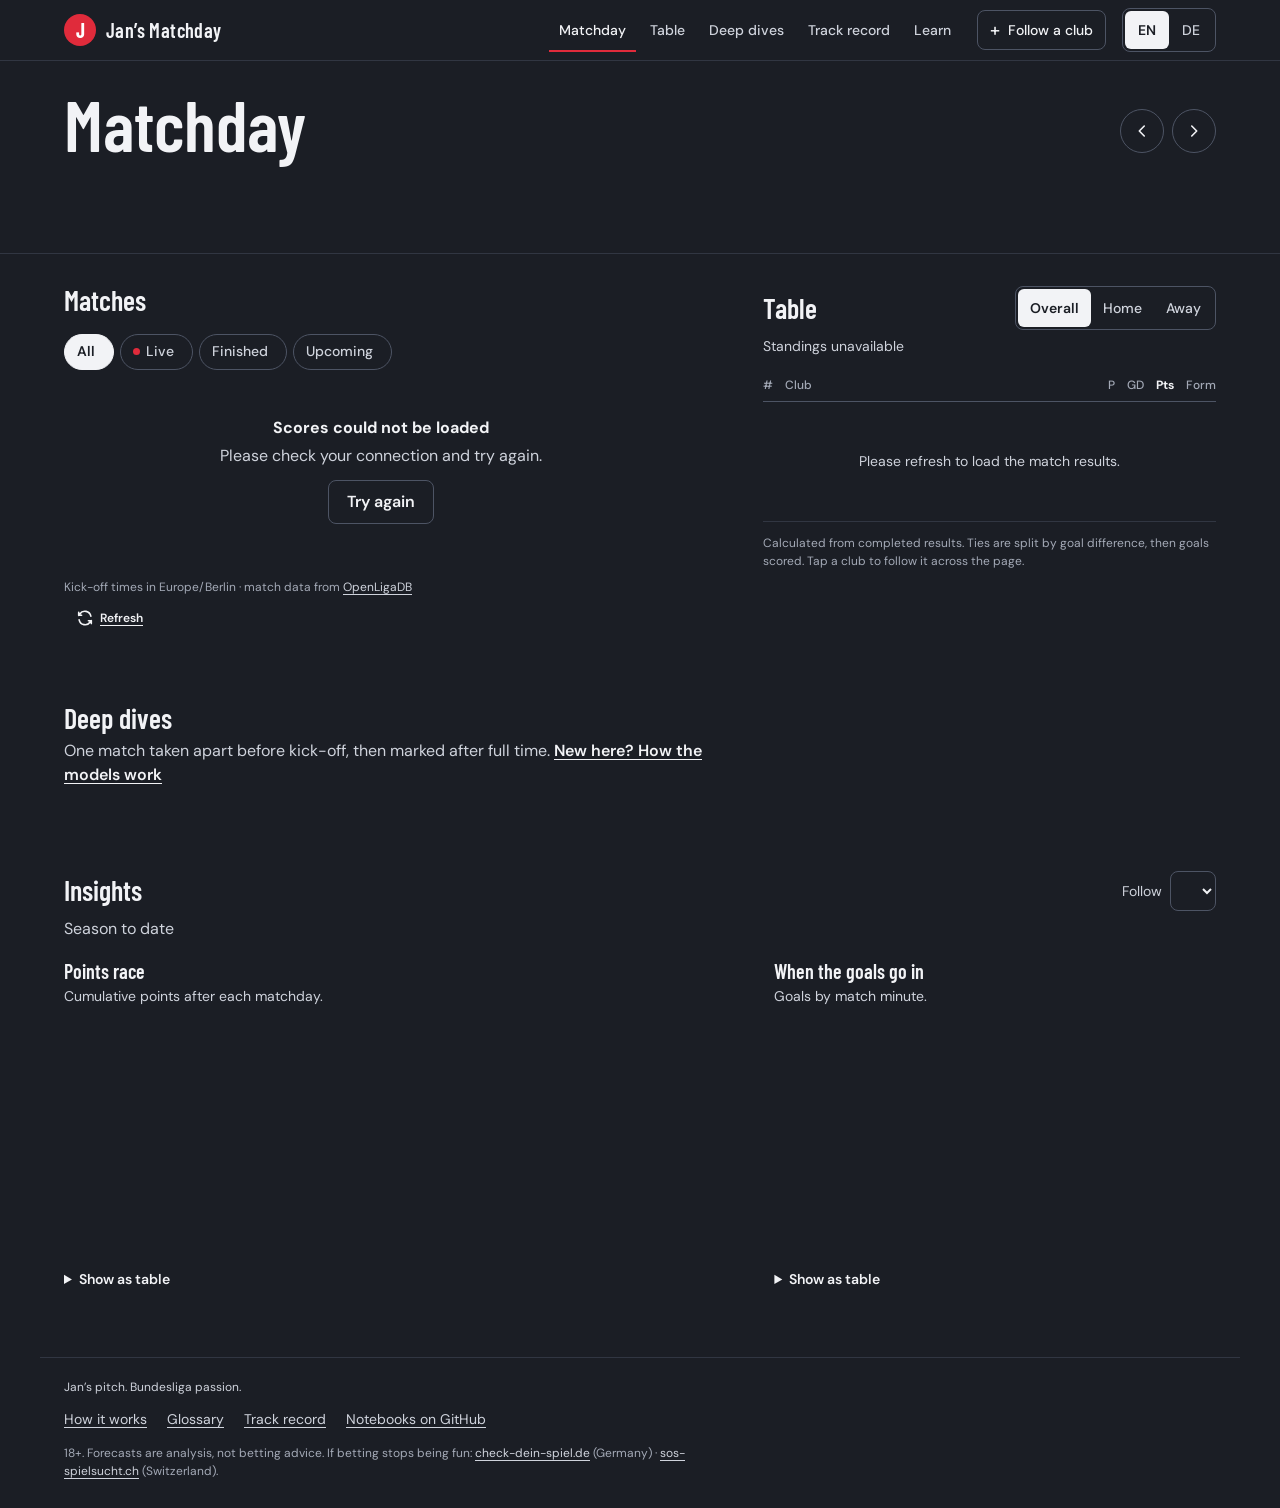
==== commit f34aba7a: "Redesign: the weekend board on one light-dark page Home page rebuilt around one row per match. The b" ====
--- a/index.html
+++ b/index.html
@@ -3,7 +3,7 @@
   <head>
     <meta charset="utf-8">
     <meta name="viewport" content="width=device-width, initial-scale=1, viewport-fit=cover">
-    <meta name="theme-color" content="#0c0c10">
+    <meta name="theme-color" content="#1b1e25">
     <meta name="description" content="Jan’s Matchday: Bundesliga fixtures, live scores, the table, season insights and data-driven match analysis." data-i18n-attrs="content:meta.description">
     <title data-i18n="meta.title">Jan’s Matchday — Bundesliga results, table and analysis</title>
     <meta name="apple-mobile-web-app-capable" content="yes">
@@ -33,11 +33,11 @@
     <link rel="preconnect" href="https://api.openligadb.de">
     <link rel="preload" href="assets/fonts/dm-sans-latin-400-normal.woff2" as="font" type="font/woff2" crossorigin>
     <link rel="preload" href="assets/fonts/barlow-condensed-latin-700-normal.woff2" as="font" type="font/woff2" crossorigin>
-    <link rel="stylesheet" href="styles.css?v=10">
-    <script src="i18n.js?v=13" defer></script>
-    <script src="glossary.js?v=12" defer></script>
+    <link rel="stylesheet" href="styles.css?v=11">
+    <script src="i18n.js?v=14" defer></script>
+    <script src="glossary.js?v=14" defer></script>
     <script src="explain.js?v=10" defer></script>
-    <script src="app.js?v=12" defer></script>
+    <script src="app.js?v=14" defer></script>
   </head>
   <body class="home">
     <a class="skip-link" href="#matches" data-i18n="nav.skip">Skip to matches</a>
@@ -66,89 +66,66 @@
     </header>
 
     <main>
-      <section class="weekend" id="matchday" aria-labelledby="matchday-title">
-        <div class="app-shell weekend-inner">
-          <div class="weekend-main">
-            <p class="eyebrow" id="hub-season">Bundesliga</p>
-            <h1 id="matchday-title"><span id="matchday-title-text" data-i18n="hub.titlePlaceholder">Matchday</span><span class="full-stop" aria-hidden="true">.</span></h1>
-            <p class="matchday-dates" id="matchday-dates">&nbsp;</p>
-            <p class="weekend-intro" data-i18n="hero.intro">Forecasts, results and the table for every Bundesliga matchday, with the maths explained.</p>
-            <div class="countdown" id="countdown" hidden>
-              <div class="countdown-part">
-                <p class="countdown-label" id="countdown-label"></p>
-                <p class="countdown-match" id="countdown-match"></p>
-                <p class="countdown-when" id="countdown-when"></p>
-              </div>
-              <div class="countdown-part countdown-clock">
-                <p class="countdown-label" id="countdown-clock-label"></p>
-                <p class="countdown-value" id="countdown-value"></p>
-              </div>
-            </div>
-            <div class="hub-actions">
+      <section class="masthead" id="matchday" aria-labelledby="matchday-title">
+        <div class="app-shell">
+          <div class="masthead-row">
+            <h1 id="matchday-title"><span id="matchday-title-text" data-i18n="hub.titlePlaceholder">Matchday</span></h1>
+            <div class="masthead-nav">
               <button class="icon-button" id="previous-matchday" type="button" aria-label="Previous matchday" data-i18n-attrs="aria-label:hub.prev">
                 <svg viewBox="0 0 20 20" aria-hidden="true"><path d="m12.5 4.5-5.5 5.5 5.5 5.5"/></svg>
               </button>
               <button class="icon-button" id="next-matchday" type="button" aria-label="Next matchday" data-i18n-attrs="aria-label:hub.next">
                 <svg viewBox="0 0 20 20" aria-hidden="true"><path d="m7.5 4.5 5.5 5.5-5.5 5.5"/></svg>
               </button>
-              <button class="ghost-button" id="current-matchday" type="button" hidden>Go to current matchday</button>
-              <button class="refresh-button" id="refresh-results" type="button">
-                <svg viewBox="0 0 20 20" aria-hidden="true"><path d="M16.5 8A6.8 6.8 0 0 0 4.2 5.5L3 7m0 0V3.8M3 7h3.2M3.5 12a6.8 6.8 0 0 0 12.3 2.5L17 13m0 0v3.2M17 13h-3.2"/></svg>
-                <span data-i18n="hub.refresh">Refresh</span>
-              </button>
-              <p class="updated-at" id="updated-at" aria-live="polite"></p>
-            </div>
-          </div>
-          <aside class="featured" id="featured" hidden data-i18n-attrs="aria-label:featured.label" aria-label="Latest deep dive"></aside>
-        </div>
-        <div class="app-shell">
-          <div class="matchday-strip" id="matchday-strip" role="group" aria-label="Choose a matchday" data-i18n-attrs="aria-label:hub.stripLabel"></div>
+            </div>
+          </div>
+          <p class="masthead-dates" id="matchday-dates">&nbsp;</p>
+          <p class="status-line" id="countdown" hidden></p>
+          <div class="season-strip" id="matchday-strip" role="group" aria-label="Choose a matchday" data-i18n-attrs="aria-label:hub.stripLabel"></div>
+          <p class="strip-note">
+            <span id="strip-caption"></span>
+            <button class="link-button" id="current-matchday" type="button" hidden></button>
+          </p>
         </div>
       </section>
 
-      <div class="app-shell">
-        <dl class="glance" id="glance" aria-label="Matchday at a glance" data-i18n-attrs="aria-label:glance.label">
-          <div class="glance-tile"><dt data-i18n="glance.goals">Goals</dt><dd class="glance-value">–</dd><dd class="glance-sub">&nbsp;</dd></div>
-          <div class="glance-tile"><dt data-i18n="glance.results">Results</dt><dd class="glance-value">–</dd><dd class="glance-sub">&nbsp;</dd></div>
-          <div class="glance-tile"><dt data-i18n="glance.biggestWin">Biggest win</dt><dd class="glance-value">–</dd><dd class="glance-sub">&nbsp;</dd></div>
-          <div class="glance-tile"><dt data-i18n="glance.leader">Top of the table</dt><dd class="glance-value">–</dd><dd class="glance-sub">&nbsp;</dd></div>
-        </dl>
-
-        <div class="dashboard">
-          <section class="panel fixtures-panel" id="matches" aria-labelledby="matches-heading">
-            <div class="panel-head">
-              <div>
-                <p class="eyebrow" data-i18n="fixtures.eyebrow">Fixtures, forecasts and odds</p>
-                <h2 id="matches-heading" data-i18n="fixtures.title">Matches</h2>
-              </div>
-              <div class="filter-row" role="group" aria-label="Filter matches" data-i18n-attrs="aria-label:filter.label">
+      <div class="app-shell page">
+        <div class="board-layout">
+          <section class="board" id="matches" aria-labelledby="matches-heading">
+            <h2 id="matches-heading" data-i18n="fixtures.title">Matches</h2>
+            <p class="board-intro" id="board-intro" hidden></p>
+            <div class="legend" id="prob-legend" hidden>
+              <span class="legend-item"><span class="legend-swatch is-home" aria-hidden="true"></span><span data-i18n="legend.home">Home win</span></span>
+              <span class="legend-item"><span class="legend-swatch is-draw" aria-hidden="true"></span><span data-i18n="legend.draw">Draw</span></span>
+              <span class="legend-item"><span class="legend-swatch is-away" aria-hidden="true"></span><span data-i18n="legend.away">Away win</span></span>
+              <span class="legend-item" id="legend-pin" hidden><span class="legend-pin" aria-hidden="true"></span><span data-i18n="legend.pin">Bookmakers’ split</span></span>
+            </div>
+            <div class="lead" id="lead" hidden></div>
+            <div class="filter-row" role="group" aria-label="Filter matches" data-i18n-attrs="aria-label:filter.label">
                 <button class="filter-chip is-active" type="button" data-filter="all" aria-pressed="true"><span data-i18n="filter.all">All</span> <span class="chip-count" data-count="all"></span></button>
                 <button class="filter-chip" type="button" data-filter="live" aria-pressed="false"><span class="live-indicator" aria-hidden="true"></span><span data-i18n="filter.live">Live</span> <span class="chip-count" data-count="live"></span></button>
                 <button class="filter-chip" type="button" data-filter="finished" aria-pressed="false"><span data-i18n="filter.finished">Finished</span> <span class="chip-count" data-count="finished"></span></button>
                 <button class="filter-chip" type="button" data-filter="upcoming" aria-pressed="false"><span data-i18n="filter.upcoming">Upcoming</span> <span class="chip-count" data-count="upcoming"></span></button>
               </div>
-            </div>
-            <div class="prob-legend" id="prob-legend" hidden>
-              <span class="legend-item"><span class="legend-swatch is-home" aria-hidden="true"></span><span data-i18n="legend.home">Home win</span></span>
-              <span class="legend-item"><span class="legend-swatch is-draw" aria-hidden="true"></span><span data-i18n="legend.draw">Draw</span></span>
-              <span class="legend-item"><span class="legend-swatch is-away" aria-hidden="true"></span><span data-i18n="legend.away">Away win</span></span>
-              <button type="button" class="term legend-explain" data-term="market-probability" data-i18n="legend.explain">What do the bars show?</button>
-            </div>
             <div id="results" class="results-list" aria-live="polite" aria-busy="true">
               <div class="loading-state">
                 <span class="loading-spinner" aria-hidden="true"></span>
                 <p data-i18n="fixtures.loading">Finding the latest scores…</p>
               </div>
             </div>
-            <p class="panel-foot" id="fixtures-foot"><span data-i18n="fixtures.foot">Kick-off times in Europe/Berlin · match data from</span> <a href="https://www.openligadb.de/" target="_blank" rel="noreferrer">OpenLigaDB</a><span id="odds-source"></span></p>
+            <p class="board-foot" id="fixtures-foot"><span data-i18n="fixtures.foot">Kick-off times in Europe/Berlin · match data from</span> <a href="https://www.openligadb.de/" target="_blank" rel="noreferrer">OpenLigaDB</a><span id="odds-source"></span></p>
+            <p class="board-refresh">
+              <span class="updated-at" id="updated-at" aria-live="polite"></span>
+              <button class="link-button refresh-button" id="refresh-results" type="button">
+                <svg viewBox="0 0 20 20" aria-hidden="true"><path d="M16.5 8A6.8 6.8 0 0 0 4.2 5.5L3 7m0 0V3.8M3 7h3.2M3.5 12a6.8 6.8 0 0 0 12.3 2.5L17 13m0 0v3.2M17 13h-3.2"/></svg>
+                <span data-i18n="hub.refresh">Refresh</span>
+              </button>
+            </p>
           </section>
 
-          <section class="panel standings-panel" id="table" aria-labelledby="standings-heading" aria-busy="true">
-            <div class="panel-head">
-              <div>
-                <p class="eyebrow" data-i18n="table.eyebrow">Standings</p>
-                <h2 id="standings-heading" data-i18n="table.title">Table</h2>
-              </div>
+          <section class="standings standings-panel" id="table" aria-labelledby="standings-heading" aria-busy="true">
+            <div class="section-row">
+              <h2 id="standings-heading" data-i18n="table.title">Table</h2>
               <div class="segmented" role="group" aria-label="Table view" data-i18n-attrs="aria-label:table.viewLabel">
                 <button type="button" data-venue="all" aria-pressed="true" data-i18n="table.overall">Overall</button>
                 <button type="button" data-venue="home" aria-pressed="false" data-i18n="table.home">Home</button>
@@ -178,38 +155,25 @@
                 </tbody>
               </table>
             </div>
-            <ul class="standings-legend" id="standings-legend" aria-label="Table colour key" data-i18n-attrs="aria-label:table.legend.label">
-              <li style="--zone:var(--zone-ucl)" data-i18n="table.legend.ucl">Champions League</li>
-              <li style="--zone:var(--zone-uel)" data-i18n="table.legend.uel">Europa League</li>
-              <li style="--zone:var(--zone-uecl)" data-i18n="table.legend.uecl">Conference League</li>
-              <li style="--zone:var(--zone-playoff)" data-i18n="table.legend.playoff">Relegation play-off</li>
-              <li style="--zone:var(--zone-down)" data-i18n="table.legend.down">Relegation</li>
-            </ul>
             <p class="standings-note" data-i18n="table.note">Calculated from completed results. Ties are split by goal difference, then goals scored. Tap a club to follow it across the page.</p>
           </section>
         </div>
 
-        <section class="section-block analysis-panel" id="analysis" aria-labelledby="analysis-heading">
-          <div class="section-head">
-            <div>
-              <p class="eyebrow" data-i18n="analysis.eyebrow">One match, three models, every week</p>
-              <h2 id="analysis-heading" data-i18n="analysis.title">Deep dives</h2>
-            </div>
-          </div>
-          <div class="analysis-grid" id="analysis-grid"></div>
+        <section class="dives" id="analysis" aria-labelledby="analysis-heading">
+          <h2 id="analysis-heading" data-i18n="analysis.title">Deep dives</h2>
+          <p class="section-intro"><span data-i18n="analysis.intro">One match taken apart before kick-off, then marked after full time.</span> <a href="learn/" data-i18n="analysis.learnLink">New here? How the models work</a></p>
+          <div class="dive-list" id="analysis-grid"></div>
         </section>
 
-        <section class="panel insights-panel" id="insights" aria-labelledby="insights-heading">
-          <div class="panel-head">
-            <div>
-              <p class="eyebrow" id="insights-caption" data-i18n="insights.eyebrow">Season to date</p>
-              <h2 id="insights-heading" data-i18n="insights.title">Insights</h2>
-            </div>
+        <section class="insights" id="insights" aria-labelledby="insights-heading">
+          <div class="section-row">
+            <h2 id="insights-heading" data-i18n="insights.title">Insights</h2>
             <label class="team-picker">
               <span data-i18n="insights.follow">Follow</span>
               <select id="team-select"></select>
             </label>
           </div>
+          <p class="section-intro" id="insights-caption" data-i18n="insights.eyebrow">Season to date</p>
           <div class="insights-grid">
             <figure class="chart-card">
               <figcaption>
@@ -236,14 +200,14 @@
           </div>
         </section>
 
-        <section class="record-teaser" id="record-teaser" aria-labelledby="record-heading" hidden>
-          <div class="record-teaser-copy">
-            <p class="eyebrow" data-i18n="teaser.eyebrow">Keeping score</p>
-            <h2 id="record-heading" data-i18n="teaser.title">Model vs market</h2>
-            <p class="record-teaser-text"><span data-i18n="teaser.text">Every forecast is graded with the ranked probability score: 0 is perfect, 0.238 is a shrug.</span> <button type="button" class="term" data-term="rps" data-i18n="teaser.what">What is RPS?</button></p>
-          </div>
-          <dl class="record-teaser-stats" id="record-teaser-stats"></dl>
-          <a class="outline-link" href="record/" data-i18n="teaser.link">Full track record →</a>
+        <section class="record" id="record-teaser" aria-labelledby="record-heading" hidden>
+          <div class="record-copy">
+            <h2 id="record-heading" data-i18n="teaser.title">Are the models any good?</h2>
+            <p class="section-intro"><span data-i18n="teaser.text">Every forecast is graded after full time.</span> <button type="button" class="term" data-term="rps" data-i18n="teaser.what">What is the score?</button></p>
+            <p class="record-season" id="record-season"></p>
+            <a class="outline-link" href="record/" data-i18n="teaser.link">See every graded forecast</a>
+          </div>
+          <div class="record-gauge" id="record-gauge"></div>
         </section>
       </div>
     </main>
@@ -258,13 +222,6 @@
       </nav>
       <p class="responsible-note" data-i18n-html="footer.responsible">18+. Forecasts are analysis, not betting advice.</p>
       <p class="install-hint" id="install-hint" data-i18n-html="footer.install" hidden>On iPhone or iPad: tap <strong>Share</strong>, then <strong>Add to Home Screen</strong> to install Jan’s Matchday.</p>
-      <p class="photo-credit">
-        <span data-i18n="footer.photos">Background photos:</span>
-        <a href="https://commons.wikimedia.org/wiki/File:20240107_Night_view_of_Hongkou_Football_Stadium.jpg" target="_blank" rel="noreferrer" lang="en">Hongkou Football Stadium at night</a>
-        <span data-i18n="footer.by">by</span> Windmemories, <a href="https://creativecommons.org/licenses/by-sa/4.0/" target="_blank" rel="noreferrer">CC BY-SA 4.0</a>;
-        <a href="https://commons.wikimedia.org/wiki/File:Adidas_soccer_ball_on_a_grass_pitch_(Unsplash).jpg" target="_blank" rel="noreferrer" data-i18n="footer.photoBall">football on grass</a>
-        <span data-i18n="footer.by">by</span> Peter Glaser, <a href="https://creativecommons.org/publicdomain/zero/1.0/" target="_blank" rel="noreferrer">CC0</a>.
-      </p>
     </footer>
 
     <nav class="tabbar" aria-label="Main" data-i18n-attrs="aria-label:nav.main">
--- a/styles.css
+++ b/styles.css
@@ -1,4 +1,4 @@
-/* Jan's Matchday: Bundesliga red, black and white with condensed sports typography.
+/* Jan's Matchday: one light-dark page, data in blue, grey and orange, red for the brand and for live.
    Shared by the home page and the analysis posts (analysis/analysis.css builds on these tokens). */
 
 /* Fonts are served from this site (assets/fonts, SIL Open Font License) rather than Google Fonts:
@@ -112,80 +112,81 @@
 }
 
 :root {
-  color-scheme: light;
-  --bl-red: #d20515;
-  --bl-red-dark: #9e0310;
-  --bl-red-bright: #f01a2c;
-  --bl-red-soft: #fff1f2;
-  --bl-black: #0c0c10;
-  --bl-grey: #1a1a21;
-  --ink: #0c0c10;
-  --ink-2: #3d3d47;
-  --muted: #62626d;
-  --line: #e7e7ec;
-  --line-strong: #d3d3da;
-  --surface: #fff;
-  --surface-2: #f5f5f7;
-  --surface-3: #ececf0;
-  --on-dark: #f4f4f6;
-  --on-dark-2: #b8b8c2;
-  --on-dark-line: rgb(255 255 255 / 12%);
-  --red-on-dark: #ff6b76;
-  --win: #12813a;
-  --draw: #6b6b76;
-  --loss: #d20515;
-  --zone-ucl: #1b6ed6;
-  --zone-uel: #f08a00;
-  --zone-uecl: #19a974;
-  --zone-playoff: #8a8a94;
-  --zone-down: #d20515;
-  /* Probabilities: home win, draw, away win. Blue and orange stay apart for colour-blind readers
-     and stay clear of brand red and of win/loss green and red. */
-  --home: #2f6fdb;
-  --draw-bar: #b4b4bd;
-  --away: #c25a00;
+  color-scheme: dark;
+  /* Surfaces: one dark page, lifted in two small steps. No black, no shadows. */
+  --bg: #1b1e25;
+  --surface: #232730;
+  --surface-2: #2b303b;
+  --surface-3: #363c49;
+  --line: #313642;
+  --line-strong: #4d5464;
+  /* Text */
+  --ink: #f2f3f6;
+  --ink-2: #cfd3dc;
+  --muted: #a3a9b6;
+  /* Red is the brand and "live", nothing else. */
+  --red: #e02b3b;
+  --red-text: #ff8a92;
+  /* Probabilities: home win, draw, away win. Blue and orange stay apart for colour-blind readers.
+     A filled bar is my models' forecast; an outline or a pin is the bookmakers'. */
+  --home: #4f8fee;
+  --draw-bar: #868d9c;
+  --away: #f5a155;
+  --pin: #ffffff;
+  --halo: var(--bg);
   --display: "Barlow Condensed", "Arial Narrow", sans-serif;
   --sans: "DM Sans", system-ui, -apple-system, "Segoe UI", sans-serif;
-  --radius: 4px 16px 4px 16px;
-  --shadow: 0 18px 46px rgb(0 0 0 / 38%);
-  --gutter: 22px;
+  --radius: 8px;
+  --gutter: 24px;
+  --topbar: 60px;
+  /* Names the other pages' stylesheets (pages.css, analysis/analysis.css) were written against. */
+  --bl-red: var(--red);
+  --bl-red-dark: var(--red-text);
+  --bl-red-bright: #ff5a67;
+  --bl-red-soft: rgb(224 43 59 / 14%);
+  --bl-black: #16181e;
+  --bl-grey: var(--surface);
+  --on-dark: var(--ink);
+  --on-dark-2: var(--ink-2);
+  --on-dark-line: var(--line);
+  --red-on-dark: var(--red-text);
+  --win: #5fd0a0;
+  --draw: var(--muted);
+  --loss: var(--red-text);
+  --shadow: 0 0 0 1px var(--line);
   font-family: var(--sans);
   color: var(--ink);
-  background: var(--bl-black);
+  background: var(--bg);
   font-synthesis: none;
   text-rendering: optimizeLegibility;
   -webkit-font-smoothing: antialiased;
 }
 
-* {
+/* ---------- Base ---------- */
+
+*,
+*::before,
+*::after {
   box-sizing: border-box;
 }
 
 html {
   scroll-behavior: smooth;
-  scroll-padding-top: 84px;
+  scroll-padding-top: calc(var(--topbar) + 12px);
+  -webkit-text-size-adjust: 100%;
 }
 
 body {
-  min-width: 320px;
-  min-height: 100vh;
   margin: 0;
-  font-size: 15px;
-  line-height: 1.45;
-}
-
-/* A fixed layer instead of background-attachment: fixed, which iOS ignores. */
-body::before {
-  position: fixed;
-  inset: 0;
-  z-index: -1;
-  background:
-    linear-gradient(180deg, rgb(8 8 12 / 84%) 0%, rgb(10 10 14 / 74%) 42%, rgb(8 8 12 / 94%) 100%),
-    url("assets/football-on-pitch.jpg") center 60% / cover;
-  background-image:
-    linear-gradient(180deg, rgb(8 8 12 / 84%) 0%, rgb(10 10 14 / 74%) 42%, rgb(8 8 12 / 94%) 100%),
-    image-set(url("assets/football-on-pitch.webp") type("image/webp"), url("assets/football-on-pitch.jpg") type("image/jpeg"));
-  content: "";
+  background: var(--bg);
+  color: var(--ink);
+  font-size: 16px;
+  line-height: 1.5;
+}
+
+a {
+  color: inherit;
+  text-underline-offset: 3px;
 }
 
 button,
@@ -193,70 +194,30 @@
   font: inherit;
 }
 
-button {
-  color: inherit;
-}
-
 h1,
 h2,
-h3,
+h3 {
+  margin: 0;
+  font-family: var(--display);
+  font-weight: 600;
+  line-height: 1.05;
+}
+
+h2 {
+  font-size: 28px;
+}
+
 p {
-  margin-top: 0;
-}
-
-h1,
-h2 {
-  font-family: var(--display);
-  font-weight: 700;
-  text-transform: uppercase;
-}
-
-h1 {
-  max-width: 100%;
-  margin: 10px 0 10px;
-  color: #fff;
-  font-size: clamp(46px, 6.4vw, 78px);
-  letter-spacing: -.01em;
-  line-height: .95;
-}
-
-h1 span {
-  color: var(--bl-red);
-}
-
-h2 {
   margin: 0;
-  font-size: 28px;
-  letter-spacing: .01em;
-  line-height: 1;
 }
 
 [hidden] {
   display: none !important;
 }
 
-abbr[title] {
-  text-decoration: none;
-  cursor: help;
-}
-
 :focus-visible {
-  outline: 2px solid var(--bl-red);
+  outline: 2px solid var(--ink);
   outline-offset: 2px;
-}
-
-.app-shell {
-  width: min(100% - 48px, 1240px);
-  margin: 0 auto;
-}
-
-.eyebrow {
-  margin: 0;
-  color: var(--red-on-dark);
-  font-size: 12px;
-  font-weight: 700;
-  letter-spacing: .18em;
-  text-transform: uppercase;
 }
 
 .visually-hidden {
@@ -264,26 +225,36 @@
   width: 1px;
   height: 1px;
   overflow: hidden;
-  clip: rect(0, 0, 0, 0);
+  clip-path: inset(50%);
   white-space: nowrap;
-  clip-path: inset(50%);
 }
 
 .skip-link {
   position: absolute;
-  top: -60px;
-  left: 12px;
-  z-index: 50;
+  top: -100px;
+  left: 16px;
+  z-index: 100;
   padding: 10px 14px;
-  border-radius: 4px;
-  background: #fff;
-  color: var(--ink);
-  font-weight: 700;
-  text-decoration: none;
+  border-radius: var(--radius);
+  background: var(--ink);
+  color: var(--bg);
+  font-weight: 600;
 }
 
 .skip-link:focus {
-  top: 12px;
+  top: 10px;
+}
+
+.app-shell {
+  width: min(1200px, 100%);
+  margin-inline: auto;
+  padding-inline: var(--gutter);
+}
+
+.eyebrow {
+  margin: 0 0 4px;
+  color: var(--muted);
+  font-size: 14px;
 }
 
 /* ---------- Top bar ---------- */
@@ -291,298 +262,130 @@
 .topbar {
   position: sticky;
   top: 0;
-  z-index: 20;
-  padding-top: env(safe-area-inset-top);
-  border-bottom: 1px solid var(--on-dark-line);
-  background: var(--bl-black);
+  z-index: 50;
+  border-bottom: 1px solid var(--line);
+  background: var(--bg);
 }
 
 .topbar-inner {
-  position: relative;
-  height: 64px;
-  display: flex;
-  align-items: center;
-  gap: 18px;
-}
-
-.topbar-inner::after {
-  position: absolute;
-  bottom: -1px;
-  left: 0;
-  width: 132px;
-  height: 3px;
-  background: linear-gradient(90deg, var(--bl-red) 0 118px, #fff 118px 124px, transparent 124px);
-  content: "";
+  min-height: var(--topbar);
+  display: flex;
+  align-items: center;
+  gap: 16px;
 }
 
 .brand {
   display: inline-flex;
   align-items: center;
   gap: 10px;
-  color: #fff;
-  font-family: var(--display);
-  font-size: 18px;
-  font-weight: 700;
-  letter-spacing: .12em;
+  margin-right: auto;
+  color: var(--ink);
   text-decoration: none;
-  text-transform: uppercase;
-  white-space: nowrap;
 }
 
 .brand-mark {
-  width: 31px;
-  height: 31px;
+  width: 32px;
+  height: 32px;
   display: grid;
-  flex: 0 0 31px;
   place-items: center;
   border-radius: 50%;
-  background: var(--bl-red);
+  background: var(--red);
   color: #fff;
   font-family: var(--display);
   font-size: 20px;
-  letter-spacing: 0;
-  box-shadow: 0 0 0 2px #fff;
+  font-weight: 700;
+}
+
+.brand-name {
+  font-family: var(--display);
+  font-size: 20px;
+  font-weight: 600;
+  letter-spacing: .02em;
+  white-space: nowrap;
 }
 
 .top-nav {
   display: flex;
-  gap: 2px;
-  margin-left: auto;
+  gap: 4px;
 }
 
 .top-nav a {
   min-height: 44px;
   display: inline-flex;
   align-items: center;
-  padding: 8px 12px;
-  border-radius: 4px;
-  color: var(--on-dark);
-  font-family: var(--display);
-  font-size: 16px;
-  font-weight: 700;
-  letter-spacing: .08em;
+  padding: 0 10px;
+  border-radius: 6px;
+  color: var(--ink-2);
+  font-size: 14px;
+  font-weight: 500;
   text-decoration: none;
-  text-transform: uppercase;
-}
-
-.top-nav a:hover,
-.top-nav a:focus-visible {
-  background: var(--bl-red);
-  outline: none;
+  white-space: nowrap;
+}
+
+.top-nav a:hover {
+  color: var(--ink);
+  background: var(--surface);
 }
 
 .top-nav a[aria-current="page"] {
-  box-shadow: inset 0 -2px 0 var(--bl-red);
-}
-
-main {
-  padding: 26px 0 48px;
-}
-
-.home main {
-  padding-top: 0;
-}
-
-/* ---------- This weekend: the matchday hub ---------- */
-
-.weekend {
-  position: relative;
-  overflow: hidden;
-  border-bottom: 3px solid var(--bl-red);
-  background:
-    linear-gradient(180deg, rgb(16 16 22 / 90%) 0%, rgb(12 12 16 / 96%) 100%),
-    url("assets/football-on-pitch.jpg") center 58% / cover;
-  background-image:
-    linear-gradient(180deg, rgb(16 16 22 / 90%) 0%, rgb(12 12 16 / 96%) 100%),
-    image-set(url("assets/football-on-pitch.webp") type("image/webp"), url("assets/football-on-pitch.jpg") type("image/jpeg"));
-  color: var(--on-dark);
-}
-
-/* The red slash of the Bundesliga look, between the copy and the deep dive. */
-.weekend-inner::before {
-  position: absolute;
-  top: 0;
-  bottom: 0;
-  right: 9%;
-  width: 70px;
-  background: var(--bl-red);
-  box-shadow: -26px 0 0 -10px rgb(255 255 255 / 80%);
-  content: "";
-  opacity: .88;
-  transform: skewX(-22deg);
-  z-index: -1;
-}
-
-.weekend.has-featured .weekend-inner::before {
-  right: 47%;
-}
-
-.weekend-inner {
-  position: relative;
-  z-index: 0;
-  display: flex;
-  flex-wrap: wrap;
-  align-items: stretch;
-  gap: 28px 40px;
-  padding: 34px 0 22px;
-}
-
-.weekend-main {
-  min-width: 0;
-  flex: 1 1 380px;
-  display: flex;
-  flex-direction: column;
-  align-items: flex-start;
-  gap: 14px;
-}
-
-.weekend h1 {
-  margin: 0;
-  color: #fff;
-  font-size: clamp(52px, 7vw, 84px);
-  letter-spacing: -.01em;
-  line-height: .9;
-}
-
-.weekend h1 > span:first-child {
-  color: #fff;
-}
-
-.weekend h1 .full-stop {
-  color: var(--bl-red);
-}
-
-.matchday-dates {
-  margin: 0;
-  color: var(--on-dark-2);
-  font-size: 16px;
-}
-
-.weekend-intro {
-  max-width: 46ch;
-  margin: 0;
-  color: #c9c9d1;
-  font-size: 14px;
-}
-
-.countdown {
-  width: 100%;
-  max-width: 480px;
-  display: flex;
-  flex-wrap: wrap;
-  border: 1px solid rgb(255 255 255 / 16%);
-  overflow: hidden;
+  color: var(--ink);
+  box-shadow: inset 0 -2px 0 var(--red);
+  border-radius: 0;
+}
+
+.segmented {
+  display: inline-flex;
+  flex: 0 0 auto;
+  padding: 2px;
+  border: 1px solid var(--line-strong);
   border-radius: var(--radius);
-  background: rgb(255 255 255 / 5%);
-}
-
-.countdown-part {
-  min-width: 0;
-  flex: 999 1 170px; /* takes the spare room while the clock shares its line */
-  padding: 13px 18px 14px;
-}
-
-/* A divider on the left when side by side, on top when the clock wraps under the match;
-   the one that would sit on the box's edge is pushed outside it and clipped. */
-.countdown-clock {
-  flex: 1 0 auto; /* full width once it wraps onto its own line */
-  margin: -1px 0 0 -1px;
-  border-top: 1px solid var(--on-dark-line);
-  border-left: 1px solid var(--on-dark-line);
-}
-
-.countdown-label {
-  margin: 0;
-  color: var(--red-on-dark);
-  font-size: 12px;
-  font-weight: 700;
-  letter-spacing: .14em;
-  text-transform: uppercase;
-}
-
-.countdown-clock .countdown-label {
-  color: var(--on-dark-2);
-}
-
-.countdown-match {
-  margin: 3px 0 0;
-  color: #fff;
-  font-size: 17px;
-  font-weight: 600;
-  line-height: 1.3;
-}
-
-.countdown-when {
-  margin: 2px 0 0;
-  color: var(--on-dark-2);
-  font-size: 13.5px;
-}
-
-.countdown-value {
-  margin: 4px 0 0;
-  color: #fff;
-  font-family: var(--display);
-  font-size: 40px;
-  font-weight: 700;
-  line-height: 1;
-  font-variant-numeric: tabular-nums;
-}
-
-.countdown-value small {
-  margin-left: 6px;
-  color: var(--on-dark-2);
-  font-family: var(--sans);
-  font-size: 15px;
-  font-weight: 600;
-}
-
-.countdown.is-live .countdown-value {
-  display: flex;
-  align-items: center;
-  gap: 8px;
-  color: var(--red-on-dark);
-  text-transform: uppercase;
-}
-
-.countdown.is-live .countdown-value::before {
-  width: 10px;
-  height: 10px;
-  border-radius: 50%;
-  background: var(--red-on-dark);
-  content: "";
-  animation: pulse 1.6s ease-in-out infinite;
-}
-
-.hub-actions {
-  display: flex;
-  flex-wrap: wrap;
-  align-items: center;
-  gap: 10px;
-}
+}
+
+.segmented button {
+  min-width: 44px;
+  min-height: 38px;
+  padding: 0 12px;
+  border: 0;
+  border-radius: 6px;
+  background: transparent;
+  color: var(--ink-2);
+  font-size: 14px;
+  font-weight: 500;
+  cursor: pointer;
+}
+
+.segmented button:hover {
+  color: var(--ink);
+}
+
+.segmented button[aria-pressed="true"] {
+  background: var(--ink);
+  color: var(--bg);
+  font-weight: 600;
+}
+
+/* ---------- Buttons and links ---------- */
 
 .icon-button {
   width: 44px;
   height: 44px;
-  display: grid;
   flex: 0 0 44px;
+  display: inline-grid;
   place-items: center;
-  padding: 0;
-  border: 1px solid rgb(255 255 255 / 25%);
+  border: 1px solid var(--line-strong);
   border-radius: 50%;
-  background: rgb(255 255 255 / 6%);
-  color: #fff;
+  background: transparent;
+  color: var(--ink);
   cursor: pointer;
-  transition: background .15s, border-color .15s;
 }
 
 .icon-button:hover:not(:disabled) {
-  border-color: var(--bl-red);
-  background: var(--bl-red);
+  border-color: var(--ink);
 }
 
 .icon-button:disabled {
-  opacity: .35;
-  cursor: not-allowed;
+  color: var(--line-strong);
+  cursor: default;
 }
 
 .icon-button svg,
@@ -596,830 +399,415 @@
   stroke-width: 1.8;
 }
 
-.updated-at {
-  margin: 0;
-  color: var(--on-dark-2);
-  font-size: 12.5px;
-}
-
-.ghost-button,
-.refresh-button {
+.link-button {
   min-height: 44px;
   display: inline-flex;
   align-items: center;
-  justify-content: center;
-  gap: 8px;
-  padding: 8px 14px;
-  border-radius: 4px;
-  font-size: 12.5px;
-  font-weight: 700;
-  letter-spacing: .06em;
-  text-transform: uppercase;
-  cursor: pointer;
-  transition: background .15s, border-color .15s;
-}
-
-.ghost-button {
-  border: 1px solid rgb(255 255 255 / 30%);
-  background: transparent;
-  color: #fff;
-}
-
-.ghost-button:hover {
-  border-color: #fff;
-  background: rgb(255 255 255 / 8%);
-}
-
-.refresh-button {
-  border: 1px solid var(--bl-red);
-  background: var(--bl-red);
-  color: #fff;
-}
-
-.refresh-button:hover:not(:disabled) {
-  border-color: var(--bl-red-bright);
-  background: var(--bl-red-bright);
-}
-
-.refresh-button:disabled {
-  opacity: .7;
-  cursor: wait;
-}
-
-.refresh-button.is-refreshing svg {
-  animation: spin .8s linear infinite;
-}
-
-/* The deep dive of the matchday, beside the hub. */
-.featured {
-  min-width: 0;
-  flex: 1 1 540px;
-  display: flex;
-}
-
-.featured-card {
-  width: 100%;
-  display: flex;
-  flex-direction: column;
-  gap: 14px;
-  padding: 20px 22px 20px;
-  border-radius: 4px 18px 4px 18px;
-  background: var(--surface);
-  box-shadow: var(--shadow);
-  color: var(--ink);
-}
-
-.featured-top {
-  display: flex;
-  flex-wrap: wrap;
-  align-items: center;
-  justify-content: space-between;
-  gap: 8px 12px;
-}
-
-.featured-tag {
-  margin: 0;
-  color: var(--bl-red-dark);
-  font-size: 12px;
-  font-weight: 700;
-  letter-spacing: .12em;
-  text-transform: uppercase;
-}
-
-.featured-lock {
-  padding: 3px 8px;
-  border-radius: 3px;
-  background: var(--surface-2);
-  color: var(--ink-2);
-  font-size: 12px;
-  font-weight: 600;
-}
-
-.featured-teams {
-  display: grid;
-  grid-template-columns: minmax(0, 1fr) auto minmax(0, 1fr);
-  align-items: center;
-  gap: 12px;
-}
-
-.featured-team {
-  min-width: 0;
-  display: flex;
-  align-items: center;
-  gap: 10px;
-}
-
-.featured-team.is-home {
-  justify-content: flex-end;
-  text-align: right;
-}
-
-.featured-logo {
-  width: 40px;
-  height: 40px;
-  flex: 0 0 40px;
-  object-fit: contain;
-}
-
-.featured-logo.logo-fallback {
-  font-size: 13px;
-}
-
-.featured-team-name {
-  margin: 0;
-  font-size: 18px;
-  font-weight: 700;
-  line-height: 1.15;
-}
-
-.featured-team-meta {
-  margin: 0;
-  color: var(--muted);
-  font-size: 13px;
-}
-
-.featured-v {
-  color: var(--muted);
-  font-family: var(--display);
-  font-size: 22px;
-  font-weight: 700;
-}
-
-.featured-score {
-  padding: 3px 10px 2px;
-  border-radius: 4px;
-  background: var(--ink);
-  color: #fff;
-  font-family: var(--display);
-  font-size: 32px;
-  font-weight: 700;
-  line-height: 1;
-}
-
-.featured-title {
-  font-size: 28px;
-  line-height: 1.02;
-  text-wrap: balance;
-}
-
-.featured-title a {
-  color: inherit;
-  text-decoration: none;
-}
-
-.featured-title a:hover {
-  color: var(--bl-red-dark);
-}
-
-.featured-foot {
-  display: flex;
-  flex-wrap: wrap;
-  align-items: center;
-  justify-content: space-between;
-  gap: 10px 16px;
-}
-
-.featured-extras {
-  display: flex;
-  flex-wrap: wrap;
-  gap: 4px 16px;
-  margin: 0;
-  color: var(--ink-2);
-  font-size: 13.5px;
-  font-variant-numeric: tabular-nums;
-}
-
-.cta-link {
-  min-height: 44px;
-  display: inline-flex;
-  align-items: center;
-  padding: 0 18px;
-  border-radius: 4px;
-  background: var(--bl-red);
-  color: #fff;
-  font-size: 13px;
-  font-weight: 700;
-  letter-spacing: .06em;
-  text-decoration: none;
-  text-transform: uppercase;
-}
-
-.cta-link:hover {
-  background: var(--bl-red-bright);
-}
-
-/* Probability bars: home win blue, draw grey, away win orange, everywhere on the site. */
-.prob-rows {
-  display: grid;
-  grid-template-columns: 64px minmax(0, 1fr);
-  align-items: center;
-  gap: 7px 12px;
-}
-
-.prob-row-label {
-  color: var(--ink);
-  font-size: 13px;
-  font-weight: 700;
-}
-
-.prob-row-label.is-market {
-  color: var(--muted);
-}
-
-.prob-bar {
-  display: flex;
-  height: 22px;
-  overflow: hidden;
-  border-radius: 3px;
-  background: var(--surface-3);
-}
-
-.prob-bar.is-thin {
-  height: 12px;
-}
-
-.prob-seg {
-  display: block;
-  height: 100%;
-}
-
-.prob-seg.is-home,
-.legend-swatch.is-home {
-  background: var(--home);
-}
-
-.prob-seg.is-draw,
-.legend-swatch.is-draw {
-  background: var(--draw-bar);
-}
-
-.prob-seg.is-away,
-.legend-swatch.is-away {
-  background: var(--away);
-}
-
-.prob-tiles {
-  display: grid;
-  grid-template-columns: repeat(3, minmax(0, 1fr));
-  gap: 12px;
-  font-variant-numeric: tabular-nums;
-}
-
-.prob-tile {
-  min-width: 0;
-  padding-top: 8px;
-  border-top: 4px solid var(--draw-bar);
-}
-
-.prob-tile.is-home {
-  border-top-color: var(--home);
-}
-
-.prob-tile.is-away {
-  border-top-color: var(--away);
-}
-
-.prob-tile-label {
-  margin: 0;
-  overflow-wrap: anywhere;
-  color: var(--ink-2);
-  font-size: 12px;
-  font-weight: 700;
-  letter-spacing: .08em;
-  text-transform: uppercase;
-}
-
-.prob-tile-value {
-  margin: 0;
-  font-family: var(--display);
-  font-size: 40px;
-  font-weight: 700;
-  line-height: 1;
-}
-
-.prob-tile-sub {
-  margin: 2px 0 0;
-  color: var(--muted);
-  font-size: 13px;
-}
-
-.forecast-note {
-  display: flex;
-  align-items: flex-start;
-  gap: 10px;
-  padding: 11px 13px;
-  border-radius: 4px;
-  background: var(--surface-2);
-  color: var(--ink-2);
-  font-size: 14px;
-  line-height: 1.45;
-}
-
-.forecast-note p {
-  margin: 0;
-}
-
-.forecast-note strong {
-  color: inherit;
-}
-
-.forecast-note.is-warning {
-  background: #fff4e5;
-  color: #4a3200;
-}
-
-.forecast-note.is-good {
-  background: #eaf6ee;
-  color: #0d3d1d;
-}
-
-.forecast-note-icon {
-  width: 22px;
-  height: 22px;
-  display: grid;
-  flex: 0 0 22px;
-  place-items: center;
-  border-radius: 50%;
-  background: var(--away);
-  color: #fff;
-  font-size: 13px;
-  font-weight: 700;
-}
-
-.legend-swatch {
-  width: 12px;
-  height: 12px;
-  display: inline-block;
-  flex: 0 0 12px;
-  margin-right: 6px;
-  border-radius: 2px;
-  vertical-align: -1px;
-}
-
-/* A word with a dotted line opens a short explanation (explain.js). */
-.term {
+  gap: 6px;
   padding: 0;
   border: 0;
   background: none;
-  /* An underline rather than a border, so a term never makes its line taller than the others. */
-  text-decoration: underline dotted 2px;
-  text-decoration-skip-ink: none;
-  text-underline-offset: 4px;
-  color: var(--bl-red-dark);
-  font: inherit;
-  line-height: inherit;
-  text-align: inherit;
-  cursor: help;
-}
-
-.term:hover {
-  color: var(--bl-red);
-}
-
-.matchday-strip {
-  display: flex;
-  gap: 4px;
-  overflow-x: auto;
-  padding: 2px 0 18px;
-  scrollbar-width: none;
-}
-
-.matchday-strip::-webkit-scrollbar {
+  color: var(--ink);
+  font-size: 14px;
+  font-weight: 600;
+  text-decoration: underline;
+  text-underline-offset: 3px;
+  cursor: pointer;
+}
+
+.link-button:disabled {
+  color: var(--muted);
+  cursor: default;
+}
+
+.refresh-button.is-refreshing svg {
+  animation: spin .8s linear infinite;
+}
+
+.outline-link,
+.ghost-button {
+  min-height: 44px;
+  display: inline-flex;
+  align-items: center;
+  justify-content: center;
+  padding: 0 18px;
+  border: 1px solid var(--line-strong);
+  border-radius: var(--radius);
+  background: transparent;
+  color: var(--ink);
+  font-size: 14px;
+  font-weight: 600;
+  text-decoration: none;
+  cursor: pointer;
+}
+
+.outline-link:hover,
+.ghost-button:hover {
+  border-color: var(--ink);
+}
+
+@keyframes spin {
+  to { transform: rotate(360deg); }
+}
+
+/* ---------- Masthead: which matchday, when, and where we are in the season ---------- */
+
+.masthead {
+  padding: 28px 0 22px;
+  border-bottom: 1px solid var(--line);
+}
+
+.masthead-row {
+  display: flex;
+  align-items: flex-end;
+  justify-content: space-between;
+  gap: 16px;
+}
+
+.masthead h1 {
+  font-size: clamp(44px, 9vw, 72px);
+  line-height: .95;
+}
+
+.masthead-nav {
+  display: flex;
+  gap: 8px;
+  padding-bottom: 4px;
+}
+
+.masthead-dates {
+  margin-top: 8px;
+  color: var(--ink-2);
+  font-size: 16px;
+}
+
+.status-line {
+  margin-top: 4px;
+  display: flex;
+  flex-wrap: wrap;
+  align-items: baseline;
+  gap: 0 6px;
+  color: var(--muted);
+  font-size: 14px;
+}
+
+.status-match {
+  color: var(--ink);
+  font-weight: 600;
+}
+
+.status-clock {
+  color: var(--ink);
+  font-weight: 600;
+}
+
+.status-clock small {
+  margin-left: 3px;
+  font-size: inherit;
+  font-weight: 400;
+}
+
+.status-dot {
   display: none;
+  width: 8px;
+  height: 8px;
+  align-self: center;
+  border-radius: 50%;
+  background: var(--red);
+}
+
+.status-line.is-live .status-dot {
+  display: inline-block;
+  animation: pulse 1.6s ease-in-out infinite;
+}
+
+.status-line.is-live .status-label {
+  color: var(--red-text);
+  font-weight: 600;
+}
+
+@keyframes pulse {
+  50% { opacity: .35; }
+}
+
+/* 34 ticks, one per matchday: played, the one on screen, still to come. */
+.season-strip {
+  display: flex;
+  gap: 3px;
+  margin-top: 18px;
 }
 
 .strip-day {
   position: relative;
-  min-width: 30px;
-  height: 38px;
-  flex: 1 0 30px;
+  flex: 1 1 0;
+  min-width: 0;
+  height: 28px;
   padding: 0;
-  border: 1px solid rgb(255 255 255 / 16%);
-  border-radius: 4px;
-  background: rgb(12 12 16 / 55%);
-  color: var(--on-dark-2);
-  font-family: var(--display);
-  font-size: 16px;
-  font-weight: 700;
+  border: 0;
+  background: transparent;
+  color: transparent;
+  font-size: 0;
   cursor: pointer;
-  transition: background .15s, border-color .15s, color .15s;
-}
-
-.strip-day:hover {
-  border-color: rgb(255 255 255 / 45%);
-  color: #fff;
-}
-
-.strip-day.is-played {
-  background: rgb(255 255 255 / 10%);
-  color: #fff;
-}
-
-.strip-day.is-partial::after,
-.strip-day.is-live::after {
+}
+
+.strip-day::before {
   position: absolute;
-  top: 4px;
-  right: 4px;
-  width: 6px;
-  height: 6px;
+  inset: 11px 0;
+  border-radius: 2px;
+  background: var(--surface-3);
+  content: "";
+}
+
+.strip-day.is-played::before,
+.strip-day.is-partial::before {
+  background: var(--muted);
+}
+
+.strip-day.is-live::before {
+  background: var(--red);
+}
+
+.strip-day:hover::before {
+  background: var(--ink-2);
+}
+
+.strip-day[aria-pressed="true"]::before {
+  inset: 7px 0;
+  background: var(--ink);
+}
+
+.strip-day.is-current::after {
+  position: absolute;
+  bottom: 0;
+  left: 50%;
+  width: 4px;
+  height: 4px;
+  margin-left: -2px;
   border-radius: 50%;
-  background: var(--bl-red-bright);
+  background: var(--red);
   content: "";
 }
 
-.strip-day.is-live::after {
-  animation: pulse 1.6s ease-in-out infinite;
-}
-
-.strip-day.is-current {
-  border-color: #fff;
-}
-
-.strip-day[aria-pressed="true"] {
-  border-color: var(--bl-red);
-  background: var(--bl-red);
-  color: #fff;
-}
-
-.strip-day[aria-pressed="true"]::after {
-  background: #fff;
-}
-
-/* At stake before kick-off, what happened afterwards. */
-.glance {
+.strip-note {
+  display: flex;
+  flex-wrap: wrap;
+  align-items: center;
+  gap: 0 14px;
+  min-height: 24px;
+  color: var(--muted);
+  font-size: 12px;
+}
+
+.strip-note .link-button {
+  min-height: 32px;
+  font-size: 12px;
+}
+
+/* ---------- Page layout ---------- */
+
+.page {
+  padding-top: 32px;
+  padding-bottom: 56px;
+}
+
+.board-layout {
   display: grid;
-  grid-template-columns: repeat(4, minmax(0, 1fr));
-  gap: 1px;
-  overflow: hidden;
-  margin: 22px 0 0;
-  border: 1px solid var(--on-dark-line);
+  gap: 48px;
+}
+
+/* Grid items may shrink below their content, so a wide table scrolls in its own box. */
+.board-layout > * {
+  min-width: 0;
+}
+
+.board-layout.is-updating {
+  opacity: .6;
+}
+
+.page > section {
+  margin-top: 64px;
+}
+
+.section-row {
+  display: flex;
+  flex-wrap: wrap;
+  align-items: center;
+  justify-content: space-between;
+  gap: 8px 16px;
+}
+
+.section-intro {
+  max-width: 62ch;
+  margin-top: 6px;
+  color: var(--ink-2);
+}
+
+.section-intro a {
+  color: var(--ink);
+  font-weight: 600;
+}
+
+/* ---------- The board: one row per match ---------- */
+
+.board-intro {
+  max-width: 62ch;
+  margin-top: 6px;
+  color: var(--ink-2);
+}
+
+.legend {
+  display: flex;
+  flex-wrap: wrap;
+  align-items: center;
+  gap: 4px 18px;
+  margin-top: 10px;
+  color: var(--ink-2);
+  font-size: 14px;
+}
+
+.legend-item {
+  display: inline-flex;
+  align-items: center;
+  gap: 7px;
+}
+
+.legend-swatch {
+  width: 22px;
+  height: 10px;
+  border-radius: 2px;
+}
+
+.legend-swatch.is-home { background: var(--home); }
+.legend-swatch.is-draw { background: var(--draw-bar); }
+.legend-swatch.is-away { background: var(--away); }
+
+.legend-pin {
+  width: 2px;
+  height: 20px;
+  margin-inline: 4px;
+  border-radius: 1px;
+  background: var(--pin);
+}
+
+.board-intro .term {
+  color: var(--ink);
+  font-weight: 600;
+  white-space: nowrap;
+}
+
+.lead {
+  margin-top: 14px;
+  padding: 14px 16px;
+  border: 1px solid var(--line-strong);
   border-radius: var(--radius);
-  background: var(--on-dark-line);
-  box-shadow: var(--shadow);
-  color: var(--on-dark);
-}
-
-.glance-tile {
-  min-width: 0;
-  padding: 15px 20px 17px;
-  background: rgb(21 21 27 / 96%);
-}
-
-.glance dt {
-  color: var(--red-on-dark);
-  font-size: 12px;
-  font-weight: 700;
-  letter-spacing: .14em;
-  text-transform: uppercase;
-}
-
-.glance dd {
-  margin: 0;
-}
-
-.glance-value {
-  min-height: 38px;
-  display: flex;
-  align-items: center;
-  margin-top: 4px !important;
-  color: #fff;
-  font-size: 32px;
-  font-weight: 600;
-  line-height: 1.15;
-}
-
-.glance-value.is-compact {
-  font-size: 19px;
-  line-height: 1.25;
-}
-
-.glance-sub {
-  color: var(--on-dark-2);
-  font-size: 13px;
-}
-
-.glance-team {
-  min-width: 0;
-  display: inline-flex;
-  align-items: center;
-  gap: 8px;
-}
-
-.glance-logo {
-  width: 24px;
-  height: 24px;
-  flex: 0 0 24px;
-  object-fit: contain;
-}
-
-/* ---------- Panels ---------- */
-
-.dashboard {
-  display: grid;
-  align-items: start;
-  gap: 20px;
-  margin-top: 20px;
-}
-
-.dashboard .panel {
-  transition: opacity .2s;
-}
-
-.dashboard.is-updating .panel {
-  opacity: .6;
-}
-
-.panel {
-  overflow: hidden;
-  border-radius: var(--radius);
-  background:
-    linear-gradient(var(--bl-black), var(--bl-black)) top / 100% 40px no-repeat,
-    var(--surface);
-  box-shadow: var(--shadow);
-}
-
-.insights-panel,
-.analysis-panel {
-  margin-top: 20px;
-}
-
-.panel-head {
-  display: flex;
-  flex-wrap: wrap;
-  align-items: center;
-  justify-content: space-between;
-  gap: 12px 16px;
-  padding: 18px var(--gutter) 15px;
-  border-bottom: 3px solid var(--bl-red);
-  background: var(--bl-black);
-  color: #fff;
-}
-
-.panel-head .eyebrow {
-  margin-bottom: 5px;
-}
-
-.panel-foot {
-  margin: 0;
-  padding: 12px var(--gutter) 16px;
-  color: var(--muted);
-  font-size: 12.5px;
-}
-
-.panel-foot a {
-  color: var(--bl-red-dark);
-}
-
-.segmented {
-  display: inline-flex;
-  gap: 2px;
-  padding: 3px;
-  border-radius: 6px;
-  background: rgb(255 255 255 / 10%);
-}
-
-.segmented button {
-  min-height: 32px;
-  padding: 5px 12px;
-  border: 0;
-  border-radius: 4px;
-  background: transparent;
-  color: var(--on-dark-2);
-  font-size: 12px;
-  font-weight: 700;
-  letter-spacing: .06em;
-  text-transform: uppercase;
-  cursor: pointer;
-}
-
-.segmented button:hover {
-  color: #fff;
-}
-
-.segmented button[aria-pressed="true"] {
-  background: #fff;
-  color: var(--ink);
-}
-
-/* Language switch (EN / DE) in the top bar: the segmented control, a little smaller. */
-.lang-switch {
-  flex: 0 0 auto;
-}
-
-/* At least 40 × 36 px per button, so it is easy to hit on a phone. */
-.lang-switch button {
-  min-width: 40px;
-  min-height: 36px;
-  padding: 3px 9px;
-  letter-spacing: .08em;
-}
-
-.lang-switch button:focus-visible {
-  outline: 2px solid #fff;
-  outline-offset: 1px;
-}
-
-/* ---------- Fixtures ---------- */
-
-/* The filters sit in the dark panel head. */
+}
+
+.lead-label {
+  color: var(--muted);
+  font-size: 12px;
+  font-weight: 600;
+}
+
+.lead-text {
+  margin-top: 2px;
+}
+
+.lead-text strong {
+  font-weight: 600;
+}
+
 .filter-row {
   display: flex;
   flex-wrap: wrap;
   gap: 6px;
+  margin-top: 18px;
 }
 
 .filter-chip {
-  min-height: 40px;
+  min-height: 36px;
   display: inline-flex;
-  flex: 0 0 auto;
-  align-items: center;
-  gap: 7px;
-  padding: 6px 12px;
-  border: 1px solid rgb(255 255 255 / 30%);
-  border-radius: 4px;
+  align-items: center;
+  gap: 6px;
+  padding: 0 12px;
+  border: 1px solid var(--line-strong);
+  border-radius: 999px;
   background: transparent;
-  color: #d8d8de;
-  font-size: 12px;
-  font-weight: 700;
-  letter-spacing: .05em;
-  text-transform: uppercase;
+  color: var(--ink-2);
+  font-size: 14px;
+  font-weight: 500;
   cursor: pointer;
 }
 
 .filter-chip:hover {
-  border-color: #fff;
-  color: #fff;
+  border-color: var(--ink);
+  color: var(--ink);
 }
 
 .filter-chip.is-active {
-  border-color: #fff;
-  background: #fff;
-  color: var(--ink);
+  border-color: var(--ink);
+  background: var(--ink);
+  color: var(--bg);
+  font-weight: 600;
 }
 
 .filter-chip.is-empty:not(.is-active) {
-  color: var(--on-dark-2);
+  border-color: var(--line);
+  color: var(--muted);
 }
 
 .chip-count {
-  min-width: 22px;
-  padding: 1px 6px;
-  border-radius: 999px;
-  background: rgb(255 255 255 / 14%);
-  color: inherit;
-  font-size: 11px;
-  letter-spacing: 0;
-  text-align: center;
   font-variant-numeric: tabular-nums;
-}
-
-.chip-count:empty {
-  display: none;
-}
-
-.filter-chip.is-active .chip-count {
-  background: var(--surface-3);
-  color: var(--ink);
+  opacity: .8;
 }
 
 .live-indicator {
   width: 7px;
   height: 7px;
   border-radius: 50%;
-  background: var(--bl-red-bright);
-}
-
-.prob-legend {
-  display: flex;
-  flex-wrap: wrap;
-  align-items: center;
-  gap: 8px 16px;
-  padding: 10px var(--gutter);
-  border-bottom: 1px solid var(--line);
-  background: var(--surface-2);
-  color: var(--ink-2);
-  font-size: 13px;
-}
-
-.legend-item {
-  display: inline-flex;
-  align-items: center;
-}
-
-.legend-explain {
-  margin-left: auto;
-  font-weight: 600;
-}
-
-/* A probability bar under each fixture that has odds or a forecast. */
-.match-odds {
-  grid-column: 1 / 4;
-  justify-self: center;
-  width: min(100%, 320px);
-  display: grid;
-  grid-template-columns: auto minmax(0, 1fr);
-  align-items: center;
-  gap: 3px 8px;
-  margin: 2px 0 0;
-}
-
-.match-odds-label {
-  grid-row: 1;
-  color: var(--muted);
-  font-size: 11px;
-  font-weight: 700;
-  letter-spacing: .06em;
-  text-transform: uppercase;
-}
-
-.match-odds .prob-bar {
-  height: 8px;
-}
-
-.match-odds-numbers {
-  grid-column: 2;
-  display: flex;
-  justify-content: space-between;
-  color: var(--ink-2);
-  font-size: 12px;
-  font-variant-numeric: tabular-nums;
-}
-
-.match-odds.is-past {
-  opacity: .65;
-}
-
-.match-forecast {
-  display: flex;
-  flex-direction: column;
-  gap: 10px;
-  margin: 2px 0 14px;
-}
-
-.match-forecast .match-events-heading {
-  margin: 0;
-}
-
-.forecast-scroll {
-  overflow-x: auto;
-  border-radius: 4px;
-}
-
-.forecast-table {
-  width: 100%;
-  overflow: hidden;
-  border-collapse: collapse;
-  border-radius: 4px;
-  background: var(--surface);
-  font-size: 13.5px;
-  font-variant-numeric: tabular-nums;
-}
-
-.forecast-table th,
-.forecast-table td {
-  padding: 7px 10px;
-  border-bottom: 1px solid var(--line);
-  text-align: right;
-  white-space: nowrap;
-}
-
-.forecast-table thead th {
-  color: var(--muted);
-  font-size: 11.5px;
-  font-weight: 700;
-  letter-spacing: .05em;
-  text-transform: uppercase;
-}
-
-.forecast-table th:first-child {
-  text-align: left;
-}
-
-.forecast-table tbody th {
-  color: var(--ink);
-  font-weight: 600;
-}
-
-.forecast-table .term {
-  letter-spacing: inherit;
-  text-transform: inherit;
-}
-
-.forecast-source,
-.match-surprise {
-  margin: 0;
-  color: var(--ink-2);
-  font-size: 13.5px;
-}
-
-.forecast-source {
-  color: var(--muted);
-  font-size: 12.5px;
+  background: var(--red);
 }
 
 .results-list {
-  min-height: 240px;
-  padding: 0 var(--gutter) 6px;
+  margin-top: 6px;
+}
+
+.loading-state,
+.empty-state,
+.error-state {
+  padding: 40px 0;
+  color: var(--ink-2);
+  text-align: center;
+}
+
+.empty-state strong,
+.error-state strong {
+  display: block;
+  margin-bottom: 4px;
+  color: var(--ink);
+}
+
+.empty-state button,
+.error-state button {
+  min-height: 44px;
+  margin-top: 12px;
+  padding: 0 18px;
+  border: 1px solid var(--line-strong);
+  border-radius: var(--radius);
+  background: transparent;
+  color: var(--ink);
+  font-weight: 600;
+  cursor: pointer;
+}
+
+.loading-spinner {
+  display: inline-block;
+  width: 22px;
+  height: 22px;
+  margin-bottom: 8px;
+  border: 2px solid var(--line-strong);
+  border-top-color: var(--ink);
+  border-radius: 50%;
+  animation: spin .8s linear infinite;
 }
 
 .date-heading {
@@ -1427,256 +815,578 @@
   align-items: baseline;
   justify-content: space-between;
   gap: 12px;
-  margin: 0;
-  padding: 18px 0 8px;
-  color: var(--ink);
-  font-family: var(--display);
-  font-size: 17px;
-  font-weight: 700;
-  letter-spacing: .07em;
-  text-transform: uppercase;
-}
-
-.date-heading span:first-child::before {
-  display: inline-block;
-  width: 10px;
-  height: 11px;
-  margin-right: 9px;
-  background: var(--bl-red);
-  content: "";
-  transform: skewX(-22deg);
+  padding: 22px 0 8px;
+  border-bottom: 1px solid var(--line-strong);
+  font-family: var(--sans);
+  font-size: 14px;
+  font-weight: 600;
 }
 
 .date-count {
   color: var(--muted);
-  font-family: var(--sans);
-  font-size: 12px;
-  font-weight: 600;
-  letter-spacing: .02em;
-  text-transform: none;
-}
-
-.match-card {
-  border-top: 1px solid var(--line);
+  font-size: 12px;
+  font-weight: 400;
+}
+
+.match {
+  border-bottom: 1px solid var(--line);
 }
 
 .match-summary {
-  position: relative;
-  min-height: 72px;
-  display: grid;
-  grid-template-columns: minmax(0, 1fr) 118px minmax(0, 1fr) 14px;
-  align-items: center;
-  gap: 8px;
-  padding: 10px 6px;
-  border-radius: 6px;
+  display: block;
+  padding: 12px 0;
   list-style: none;
   cursor: pointer;
-  transition: background .15s;
 }
 
 .match-summary::-webkit-details-marker {
   display: none;
 }
 
-.match-summary:hover,
-.match-card[open] .match-summary {
-  background: var(--surface-2);
-}
-
-.match-summary:focus-visible {
-  outline-offset: -2px;
-}
-
-.match-summary::after {
-  grid-row: 1;
-  grid-column: 4;
-  justify-self: end;
-  width: 8px;
-  height: 8px;
-  margin-top: -4px;
-  border-right: 2px solid var(--bl-red);
-  border-bottom: 2px solid var(--bl-red);
-  content: "";
-  transform: rotate(45deg);
-  transition: transform .15s;
-}
-
-.match-card[open] .match-summary::after {
-  margin-top: 4px;
-  transform: rotate(225deg);
-}
-
-.match-card.is-followed .match-summary {
-  background: var(--bl-red-soft);
-  box-shadow: inset 3px 0 var(--bl-red);
+.match.is-followed > .match-summary {
+  margin-inline: -10px;
+  padding-inline: 10px;
+  border-radius: var(--radius);
+  background: var(--surface);
+  --halo: var(--surface);
+}
+
+.match-head {
+  display: flex;
+  align-items: center;
+  gap: 10px;
+  min-height: 32px;
+}
+
+.match-when {
+  flex: 0 0 50px;
+  color: var(--ink-2);
+  font-family: var(--display);
+  font-size: 20px;
+  font-weight: 600;
+  line-height: 1;
+}
+
+.match.is-live .match-when {
+  color: var(--red-text);
+  font-family: var(--sans);
+  font-size: 12px;
+  font-weight: 700;
+}
+
+.match.is-finished .match-when {
+  color: var(--muted);
+  font-family: var(--sans);
+  font-size: 12px;
+  font-weight: 600;
+}
+
+.match-teams {
+  flex: 1 1 auto;
+  min-width: 0;
+  display: flex;
+  flex-wrap: wrap;
+  align-items: center;
+  gap: 2px 8px;
 }
 
 .team {
+  display: inline-flex;
+  align-items: center;
+  gap: 7px;
   min-width: 0;
-  display: flex;
-  align-items: center;
-  gap: 10px;
-}
-
-.team-home {
-  justify-content: flex-end;
-  text-align: right;
-}
-
-.team-name {
-  overflow: hidden;
-  color: var(--ink);
-  font-size: 15px;
-  font-weight: 600;
-  text-overflow: ellipsis;
-  white-space: nowrap;
-}
-
-.team.is-winner .team-name {
-  font-weight: 700;
-}
-
-.team.is-loser .team-name {
-  color: var(--muted);
-}
-
-.team-logo {
-  width: 30px;
-  height: 30px;
-  flex: 0 0 30px;
+  font-weight: 600;
+}
+
+.team.is-loser {
+  color: var(--muted);
+  font-weight: 500;
+}
+
+.team-logo,
+.standing-logo,
+.follow-logo,
+.dive-logo {
+  width: 22px;
+  height: 22px;
+  flex: 0 0 22px;
   object-fit: contain;
 }
 
 .logo-fallback {
-  display: grid;
+  display: inline-grid;
   place-items: center;
   border-radius: 50%;
   background: var(--surface-3);
   color: var(--ink-2);
-  font-family: var(--display);
-  font-size: 11px;
+  font-size: 9px;
   font-weight: 700;
+  letter-spacing: 0;
   text-transform: uppercase;
 }
 
-.score-block {
-  display: grid;
-  justify-items: center;
-  gap: 5px;
-}
-
-.score {
-  display: flex;
-  align-items: center;
-  gap: 6px;
+.match-v {
+  color: var(--muted);
+}
+
+.match-score {
   font-family: var(--display);
   font-size: 24px;
   font-weight: 700;
   line-height: 1;
-}
-
-.score > span:not(.score-separator) {
-  min-width: 34px;
-  padding: 5px 6px 4px;
-  border-radius: 3px;
+  font-variant-numeric: tabular-nums;
+}
+
+.match-chevron {
+  width: 16px;
+  height: 16px;
+  flex: 0 0 16px;
+  fill: none;
+  stroke: var(--muted);
+  stroke-width: 2;
+  stroke-linecap: round;
+  stroke-linejoin: round;
+  transition: transform .15s;
+}
+
+.match[open] .match-chevron {
+  transform: rotate(180deg);
+}
+
+/* The pinned bar. Filled segments: my models. Pins: where the bookmakers would cut the bar.
+   Outlined segments: bookmakers only, no model forecast yet. */
+.pbar {
+  position: relative;
+  display: block;
+  height: 28px;
+}
+
+.pbar-track {
+  position: absolute;
+  inset: 9px 0;
+  display: flex;
+}
+
+/* Widths are exact shares of the bar, so the pins line up; the joins are drawn as borders. */
+.pbar-seg {
+  height: 100%;
+}
+
+.pbar-seg:not(:last-child) {
+  border-right: 2px solid var(--halo);
+}
+
+.pbar-seg:first-child { border-radius: 3px 0 0 3px; }
+.pbar-seg:last-child { flex: 1 1 0; border-radius: 0 3px 3px 0; }
+.pbar-seg.is-home { background: var(--home); }
+.pbar-seg.is-draw { background: var(--draw-bar); }
+.pbar-seg.is-away { background: var(--away); }
+
+.pbar.is-outline .pbar-seg { background: transparent; }
+.pbar.is-outline .pbar-seg.is-home { box-shadow: inset 0 0 0 2px var(--home); }
+.pbar.is-outline .pbar-seg.is-draw { box-shadow: inset 0 0 0 2px var(--draw-bar); }
+.pbar.is-outline .pbar-seg.is-away { box-shadow: inset 0 0 0 2px var(--away); }
+
+.pbar-pin {
+  position: absolute;
+  top: 2px;
+  width: 2px;
+  height: 24px;
+  margin-left: -1px;
+  border-radius: 1px;
+  background: var(--pin);
+  box-shadow: 0 0 0 2px var(--halo);
+}
+
+.pbar.is-slim {
+  height: 12px;
+}
+
+.pbar.is-slim .pbar-track {
+  inset: 2px 0;
+}
+
+.match-nums {
+  display: flex;
+  justify-content: space-between;
+  gap: 10px;
+  color: var(--ink-2);
+  font-size: 14px;
+}
+
+.match-nums strong {
+  color: var(--ink);
+  font-weight: 700;
+  font-variant-numeric: tabular-nums;
+}
+
+.match-nums .is-miss,
+.match-nums .is-miss strong {
+  color: var(--muted);
+  font-weight: 400;
+}
+
+.match-nums .is-hit {
+  color: var(--ink);
+  font-weight: 600;
+}
+
+.match-sub {
+  display: flex;
+  flex-wrap: wrap;
+  align-items: center;
+  justify-content: space-between;
+  gap: 2px 12px;
+  min-height: 22px;
+  margin-top: 2px;
+  color: var(--muted);
+  font-size: 12px;
+}
+
+.match-gap {
+  color: var(--ink);
+  font-weight: 600;
+}
+
+.pill {
+  display: inline-block;
+  padding: 1px 9px;
+  border: 1.5px solid var(--ink);
+  border-radius: 999px;
+  color: var(--ink);
+  font-size: 12px;
+  font-weight: 600;
+  line-height: 1.5;
+  white-space: nowrap;
+}
+
+.pill.is-solid {
   background: var(--ink);
-  color: #fff;
-  text-align: center;
+  color: var(--bg);
+}
+
+.match-dive {
+  display: flex;
+  flex-wrap: wrap;
+  align-items: center;
+  gap: 2px 10px;
+  min-height: 44px;
+  padding: 6px 0;
+  border-bottom: 1px solid var(--line);
+  color: var(--ink-2);
+  font-size: 14px;
+  text-decoration: none;
+}
+
+.match-dive-badge {
+  padding: 1px 8px;
+  border: 1px solid var(--line-strong);
+  border-radius: 4px;
+  color: var(--ink);
+  font-size: 12px;
+  font-weight: 600;
+}
+
+.match-dive-text {
+  flex: 1 1 200px;
+}
+
+.match-dive-more {
+  color: var(--ink);
+  font-weight: 600;
+  text-decoration: underline;
+  text-underline-offset: 3px;
+}
+
+/* ---------- An opened match ---------- */
+
+.match-details {
+  margin-bottom: 14px;
+  padding: 16px;
+  border-radius: var(--radius);
+  background: var(--surface);
+  --halo: var(--surface);
+}
+
+.match-details > * + * {
+  margin-top: 16px;
+}
+
+.detail-meta {
+  color: var(--muted);
+  font-size: 12px;
+}
+
+.detail-heading {
+  font-family: var(--sans);
+  font-size: 14px;
+  font-weight: 600;
+}
+
+.detail-block > * + * {
+  margin-top: 10px;
+}
+
+.hundred {
+  display: flex;
+  align-items: flex-start;
+  gap: 16px;
+}
+
+.hundred-dots {
+  flex: 0 0 97px;
+  display: grid;
+  grid-template-columns: repeat(10, 7px);
+  gap: 3px;
+}
+
+.dot {
+  width: 7px;
+  height: 7px;
+  border-radius: 50%;
+}
+
+.dot.is-home { background: var(--home); }
+.dot.is-draw { background: var(--draw-bar); }
+.dot.is-away { background: var(--away); }
+
+.hundred-text {
+  font-size: 14px;
+  color: var(--ink-2);
+}
+
+.hundred-text strong {
+  color: var(--ink);
+  font-weight: 600;
+}
+
+.forecast-scroll {
+  overflow-x: auto;
+}
+
+.forecast-table {
+  width: 100%;
+  border-collapse: collapse;
+  font-size: 14px;
   font-variant-numeric: tabular-nums;
 }
 
-/* Winner in ink, loser in grey, a draw in ink on both sides. Red is kept for live matches. */
-.score > span.score-loser {
-  background: var(--surface-3);
-  color: var(--ink-2);
-}
-
-.match-card.is-live .score > span:not(.score-separator) {
-  background: var(--surface);
-  color: var(--bl-red);
-  box-shadow: inset 0 0 0 2px var(--bl-red);
-}
-
-.score-separator {
-  color: var(--muted);
-  font-size: 18px;
-}
-
-.match-time {
-  padding: 4px 10px 3px;
-  border: 2px solid var(--ink);
-  border-radius: 3px;
-  color: var(--ink);
-  font-family: var(--display);
-  font-size: 19px;
+.forecast-table th,
+.forecast-table td {
+  padding: 7px 8px;
+  border-bottom: 1px solid var(--line);
+  text-align: right;
+  white-space: nowrap;
+}
+
+.forecast-table thead th {
+  color: var(--muted);
+  font-size: 12px;
+  font-weight: 500;
+}
+
+.forecast-table th:first-child {
+  padding-left: 0;
+  text-align: left;
+}
+
+.forecast-table tbody th {
+  font-weight: 500;
+}
+
+.forecast-table tbody th .legend-swatch {
+  display: inline-block;
+  width: 10px;
+  margin-right: 8px;
+}
+
+.forecast-table td:nth-child(2) {
   font-weight: 700;
-  line-height: 1.1;
-}
-
-.match-status {
-  color: var(--muted);
-  font-size: 11.5px;
+}
+
+.split-row {
+  display: grid;
+  grid-template-columns: minmax(110px, .9fr) minmax(0, 1.6fr) max-content;
+  align-items: center;
+  gap: 10px;
+  font-size: 14px;
+}
+
+.split-row + .split-row {
+  margin-top: 4px;
+}
+
+.split-name {
+  color: var(--ink-2);
+}
+
+.split-value {
+  min-width: 88px;
+  font-weight: 600;
+  text-align: right;
+  white-space: nowrap;
+  font-variant-numeric: tabular-nums;
+}
+
+.split-note,
+.forecast-source {
+  color: var(--muted);
+  font-size: 12px;
+}
+
+.goal-facts {
+  display: flex;
+  flex-wrap: wrap;
+  gap: 16px 28px;
+  align-items: flex-start;
+}
+
+.fact-list {
+  flex: 1 1 180px;
+  display: grid;
+  gap: 4px;
+  margin: 0;
+  font-size: 14px;
+}
+
+.fact-list div {
+  display: flex;
+  justify-content: space-between;
+  gap: 12px;
+  padding: 3px 0;
+  border-bottom: 1px solid var(--line);
+}
+
+.fact-list dt {
+  color: var(--ink-2);
+}
+
+.fact-list dd {
+  margin: 0;
+  font-weight: 600;
+  font-variant-numeric: tabular-nums;
+}
+
+.score-grid {
+  flex: 0 0 auto;
+  margin: 0;
+}
+
+.score-grid-cells {
+  display: grid;
+  grid-template-columns: 18px repeat(6, 30px);
+  gap: 2px;
+  font-size: 12px;
+  font-variant-numeric: tabular-nums;
+}
+
+.score-grid-cells span {
+  height: 24px;
+  display: grid;
+  place-items: center;
+  border-radius: 2px;
+  color: var(--ink);
+}
+
+.score-grid-cells .is-axis {
+  color: var(--muted);
+}
+
+.score-grid-cells .is-top {
+  box-shadow: inset 0 0 0 1.5px var(--ink);
   font-weight: 700;
-  letter-spacing: .05em;
-  line-height: 1.2;
-  text-align: center;
-  text-transform: uppercase;
-  white-space: nowrap;
-}
-
-.match-card.is-live .match-status {
-  display: inline-flex;
-  align-items: center;
-  gap: 5px;
-  color: var(--bl-red);
-}
-
-.match-card.is-live .match-status::before {
-  width: 6px;
-  height: 6px;
+}
+
+.score-grid-cells .is-final {
+  box-shadow: inset 0 0 0 1.5px var(--ink);
+  outline: 1.5px dashed var(--ink);
+  outline-offset: 1px;
+  font-weight: 700;
+}
+
+.score-grid figcaption {
+  max-width: 220px;
+  margin-top: 6px;
+  color: var(--muted);
+  font-size: 12px;
+}
+
+.forecast-note {
+  display: flex;
+  gap: 10px;
+  padding: 10px 12px;
+  border: 1px solid var(--line-strong);
+  border-radius: var(--radius);
+  font-size: 14px;
+  color: var(--ink-2);
+}
+
+.forecast-note strong {
+  color: var(--ink);
+  font-weight: 600;
+}
+
+.forecast-note-icon {
+  width: 20px;
+  height: 20px;
+  flex: 0 0 20px;
+  display: grid;
+  place-items: center;
+  border: 1.5px solid var(--ink);
   border-radius: 50%;
-  background: var(--bl-red);
-  content: "";
-  animation: pulse 1.6s ease-in-out infinite;
-}
-
-.match-details {
-  margin: 0 0 10px;
-  padding: 12px 14px 16px;
-  border-top: 2px solid var(--bl-red);
-  border-radius: 0 0 6px 6px;
-  background: var(--surface-2);
-}
-
-.match-detail-meta {
-  margin: 0 0 12px;
-  color: var(--muted);
-  font-size: 13px;
-}
-
-.match-events-heading {
-  margin: 0 0 8px;
-  color: var(--ink-2);
-  font-size: 11.5px;
+  font-size: 12px;
   font-weight: 700;
-  letter-spacing: .1em;
-  text-transform: uppercase;
+}
+
+.rps-rows {
+  display: grid;
+  grid-template-columns: max-content minmax(0, 1fr) max-content;
+  align-items: center;
+  gap: 6px 10px;
+  font-size: 14px;
+}
+
+.rps-bar {
+  height: 10px;
+}
+
+.rps-bar span {
+  display: block;
+  min-width: 4px;
+  height: 100%;
+  border-radius: 2px;
+  background: var(--ink);
+}
+
+.rps-bar.is-market span {
+  background: transparent;
+  box-shadow: inset 0 0 0 2px var(--ink);
+}
+
+.rps-value {
+  font-weight: 600;
+  font-variant-numeric: tabular-nums;
+}
+
+.match-surprise {
+  color: var(--ink-2);
+  font-size: 14px;
 }
 
 .goal-timeline {
   display: grid;
-  gap: 6px;
+  gap: 4px;
   margin: 0;
   padding: 0;
   list-style: none;
+  font-size: 14px;
 }
 
 .goal-event {
   display: grid;
-  grid-template-columns: minmax(0, 1fr) 92px minmax(0, 1fr);
-  align-items: center;
-  gap: 10px;
-  font-size: 14px;
+  grid-template-columns: minmax(0, 1fr) 76px minmax(0, 1fr);
+  align-items: baseline;
+  gap: 8px;
 }
 
 .goal-side-home {
@@ -1685,358 +1395,279 @@
 
 .goal-centre {
   display: flex;
-  align-items: center;
   justify-content: center;
-  gap: 8px;
-  font-family: var(--display);
-  font-size: 16px;
-  font-weight: 700;
-}
-
-.goal-minute {
-  min-width: 30px;
-  color: var(--bl-red);
-  text-align: right;
+  gap: 6px;
+  color: var(--muted);
+  font-size: 12px;
+  font-variant-numeric: tabular-nums;
 }
 
 .goal-score {
-  min-width: 38px;
-  padding: 1px 4px;
-  border: 1px solid var(--line-strong);
-  border-radius: 3px;
-  background: var(--surface);
-  text-align: center;
-}
-
-.goal-scorer {
-  color: var(--ink);
-  font-weight: 600;
-}
-
-.goal-note,
+  color: var(--ink);
+  font-weight: 600;
+}
+
+.goal-note {
+  color: var(--muted);
+}
+
 .no-goals-message {
   color: var(--muted);
-  font-weight: 400;
-}
-
-.no-goals-message {
-  margin: 0;
-  font-size: 13.5px;
-}
-
-.empty-state,
-.error-state,
-.loading-state {
-  min-height: 230px;
-  display: flex;
-  flex-direction: column;
-  align-items: center;
-  justify-content: center;
-  gap: 8px;
-  color: var(--muted);
-  text-align: center;
-}
-
-.empty-state strong,
-.error-state strong {
-  color: var(--ink);
-  font-size: 15px;
-}
-
-.empty-state p,
-.error-state p,
-.loading-state p {
-  margin: 0;
-  font-size: 14px;
-}
-
-.empty-state button,
-.error-state button {
-  min-height: 36px;
+  font-size: 14px;
+}
+
+.board-foot {
+  margin-top: 14px;
+  color: var(--muted);
+  font-size: 12px;
+}
+
+.board-foot a {
+  color: var(--ink-2);
+}
+
+.board-refresh {
+  display: flex;
+  flex-wrap: wrap;
+  align-items: center;
+  gap: 0 12px;
+  color: var(--muted);
+  font-size: 12px;
+}
+
+.board-refresh .link-button {
+  font-size: 12px;
+}
+
+/* ---------- Table ---------- */
+
+.standings-caption {
   margin-top: 6px;
-  padding: 8px 14px;
-  border: 1px solid var(--ink);
-  border-radius: 4px;
-  background: var(--surface);
-  color: var(--ink);
-  font-size: 12.5px;
-  font-weight: 700;
-  letter-spacing: .05em;
-  text-transform: uppercase;
-  cursor: pointer;
-}
-
-.empty-state button:hover,
-.error-state button:hover {
-  background: var(--ink);
-  color: #fff;
-}
-
-.loading-spinner {
-  width: 24px;
-  height: 24px;
-  border: 2px solid var(--surface-3);
-  border-top-color: var(--bl-red);
-  border-radius: 50%;
-  animation: spin .8s linear infinite;
-}
-
-/* A fixture with a deep dive gets a link row under it. */
-.match-dive {
-  min-height: 44px;
-  display: flex;
-  flex-wrap: wrap;
-  align-items: center;
-  gap: 4px 10px;
-  margin: -4px 0 10px;
-  padding: 8px 12px;
-  border-radius: 6px;
-  background: var(--bl-red-soft);
-  color: var(--ink-2);
-  font-size: 13.5px;
-  text-decoration: none;
-}
-
-.match-dive:hover {
-  background: #ffe3e6;
-}
-
-.match-dive-badge {
-  padding: 2px 7px;
-  border-radius: 3px;
-  background: var(--bl-red);
-  color: #fff;
-  font-size: 11px;
-  font-weight: 700;
-  letter-spacing: .1em;
-  text-transform: uppercase;
-}
-
-.match-dive-text {
-  font-variant-numeric: tabular-nums;
-}
-
-.match-dive-more {
-  margin-left: auto;
-  color: var(--bl-red-dark);
-  font-weight: 700;
-}
-
-/* ---------- Standings ---------- */
-
-.standings-caption {
-  margin: 0;
-  padding: 12px var(--gutter);
-  border-bottom: 1px solid var(--line);
-  background: var(--surface-2);
-  color: var(--ink-2);
-  font-size: 13px;
-  font-weight: 600;
+  color: var(--ink-2);
+  font-size: 14px;
 }
 
 .standings-scroll {
+  margin-top: 12px;
   overflow-x: auto;
-  scrollbar-width: thin;
 }
 
 .standings-table {
   width: 100%;
-  border-collapse: separate;
-  border-spacing: 0;
-  color: var(--ink-2);
-  font-size: 14px;
-  text-align: center;
+  border-collapse: collapse;
+  font-size: 14px;
   font-variant-numeric: tabular-nums;
-}
-
-.standings-table tr {
-  --row-bg: var(--surface);
-}
-
-.standings-table tbody tr:nth-child(even) {
-  --row-bg: #fafafb;
-}
-
-.standings-table tbody tr.is-followed {
-  --row-bg: var(--bl-red-soft);
 }
 
 .standings-table th,
 .standings-table td {
   height: 40px;
-  padding: 5px 7px;
+  padding: 0 6px;
   border-bottom: 1px solid var(--line);
-  background: var(--row-bg);
+  text-align: right;
   white-space: nowrap;
 }
 
 .standings-table thead th {
-  height: 34px;
-  color: var(--muted);
-  font-size: 11px;
-  font-weight: 700;
-  letter-spacing: .06em;
-  text-transform: uppercase;
+  height: 32px;
+  border-bottom-color: var(--line-strong);
+  color: var(--muted);
+  font-size: 12px;
+  font-weight: 500;
+}
+
+.standings-table abbr {
+  text-decoration: none;
 }
 
 .standings-table .position-column {
-  width: 52px;
-  padding-left: 16px;
+  width: 44px;
+  padding-left: 0;
   text-align: left;
 }
 
-.position-number {
-  display: inline-block;
-  min-width: 18px;
-  color: var(--ink);
-  font-family: var(--display);
-  font-size: 17px;
-  font-weight: 700;
-}
-
-.movement {
-  margin-left: 2px;
-  font-size: 9px;
-  vertical-align: 2px;
-}
-
-.movement.is-up {
-  color: var(--win);
-}
-
-.movement.is-down {
-  color: var(--loss);
-}
-
+/* max-width: 0 lets a long club name shorten with an ellipsis instead of widening the table. */
 .standings-table .club-column {
-  width: 34%;
-  max-width: 220px;
+  width: 99%;
+  max-width: 0;
   text-align: left;
-}
-
-.club-button {
-  max-width: 100%;
-  display: inline-flex;
-  align-items: center;
-  gap: 9px;
-  margin-left: -6px;
-  padding: 5px 6px;
-  border: 0;
-  border-radius: 4px;
-  background: transparent;
-  color: var(--ink);
-  font-weight: 600;
-  text-align: left;
-  cursor: pointer;
-}
-
-.club-button:hover {
-  background: var(--surface-3);
-}
-
-.club-button[aria-pressed="true"] {
-  color: var(--bl-red-dark);
-  font-weight: 700;
-}
-
-.standing-logo {
-  width: 22px;
-  height: 22px;
-  flex: 0 0 22px;
-  object-fit: contain;
 }
 
 .standing-name {
   overflow: hidden;
   text-overflow: ellipsis;
+  white-space: nowrap;
+}
+
+.standings-table td {
+  color: var(--ink-2);
 }
 
 .standings-table .points-column {
+  color: var(--ink);
+  font-weight: 700;
+}
+
+.standings-table .form-column {
+  padding-right: 0;
+}
+
+/* Which places lead where: a caption row instead of a colour code. */
+.standings-table .zone-row th {
+  height: 26px;
+  padding: 0 8px;
+  border-bottom: 0;
+  background: var(--surface);
+  color: var(--ink-2);
+  font-size: 12px;
+  font-weight: 600;
+  text-align: left;
+}
+
+.position-number {
+  display: inline-block;
+  min-width: 20px;
   color: var(--ink);
   font-family: var(--display);
   font-size: 18px;
+  font-weight: 600;
+}
+
+.movement {
+  margin-left: 2px;
+  color: var(--muted);
+  font-size: 9px;
+  vertical-align: 2px;
+}
+
+.club-button {
+  min-height: 38px;
+  max-width: 100%;
+  display: inline-flex;
+  align-items: center;
+  gap: 9px;
+  padding: 0;
+  border: 0;
+  background: none;
+  color: var(--ink);
+  font-weight: 500;
+  cursor: pointer;
+}
+
+.club-button:hover .standing-name {
+  text-decoration: underline;
+  text-underline-offset: 3px;
+}
+
+.standings-table tr.is-followed td {
+  background: var(--surface);
+}
+
+.standings-table tr.is-followed .standing-name {
   font-weight: 700;
-}
-
-.standings-table thead .points-column {
-  color: var(--ink);
-  font-family: var(--sans);
-  font-size: 11px;
-}
-
-.standings-table .goal-total {
-  color: var(--muted);
-}
-
-.standings-table .form-column {
-  padding-right: 16px;
 }
 
 .form-list {
   display: inline-flex;
   gap: 3px;
-  vertical-align: middle;
 }
 
 .form-pill {
-  width: 19px;
-  height: 19px;
+  width: 20px;
+  height: 20px;
   display: grid;
   place-items: center;
   border-radius: 3px;
-  color: #fff;
-  font-size: 11px;
+  font-size: 12px;
   font-weight: 700;
-  cursor: default;
-}
-
-.form-pill.is-w { background: var(--win); }
-.form-pill.is-d { background: var(--draw); }
-.form-pill.is-l { background: var(--loss); }
-
-.standings-table tbody .position-column {
-  box-shadow: inset 4px 0 transparent;
-}
-
-.standings-table .zone-champions .position-column { box-shadow: inset 4px 0 var(--zone-ucl); }
-.standings-table .zone-europa .position-column { box-shadow: inset 4px 0 var(--zone-uel); }
-.standings-table .zone-conference .position-column { box-shadow: inset 4px 0 var(--zone-uecl); }
-.standings-table .zone-playoff .position-column { box-shadow: inset 4px 0 var(--zone-playoff); }
-.standings-table .zone-relegation .position-column { box-shadow: inset 4px 0 var(--zone-down); }
+  line-height: 1;
+}
+
+/* Win filled, draw grey, defeat outlined: readable without colour. */
+.form-pill.is-w { background: var(--ink); color: var(--bg); }
+.form-pill.is-d { background: var(--surface-3); color: var(--ink); }
+.form-pill.is-l { box-shadow: inset 0 0 0 1.5px var(--line-strong); color: var(--ink-2); }
 
 .standings-message {
-  height: 80px !important;
-  color: var(--muted);
+  height: 120px !important;
+  color: var(--ink-2);
   text-align: center !important;
 }
 
-.standings-legend {
+.standings-note {
+  margin-top: 12px;
+  color: var(--muted);
+  font-size: 12px;
+}
+
+/* ---------- Deep dives ---------- */
+
+.dive-list {
+  display: grid;
+  grid-template-columns: repeat(auto-fill, minmax(280px, 1fr));
+  gap: 28px 40px;
+  margin-top: 20px;
+}
+
+.dive {
+  display: block;
+  padding-top: 14px;
+  border-top: 1px solid var(--line-strong);
+  color: var(--ink);
+  text-decoration: none;
+}
+
+.dive:hover .dive-title {
+  text-decoration: underline;
+  text-underline-offset: 3px;
+}
+
+.dive-meta {
+  display: block;
+  color: var(--muted);
+  font-size: 12px;
+}
+
+.dive-score {
+  display: flex;
+  align-items: center;
+  gap: 10px;
+  margin: 6px 0;
+  font-family: var(--display);
+  font-size: 28px;
+  font-weight: 600;
+  line-height: 1;
+}
+
+.dive-when {
+  font-size: 20px;
+  color: var(--ink-2);
+}
+
+.dive-title {
+  display: block;
+  font-weight: 600;
+}
+
+.dive-desc {
+  display: block;
+  margin-top: 4px;
+  color: var(--ink-2);
+  font-size: 14px;
+}
+
+.dive-foot {
   display: flex;
   flex-wrap: wrap;
-  gap: 6px 16px;
-  margin: 0;
-  padding: 12px var(--gutter) 0;
-  list-style: none;
-  color: var(--ink-2);
-  font-size: 12px;
-}
-
-.standings-legend li::before {
-  display: inline-block;
-  width: 10px;
-  height: 10px;
-  margin-right: 6px;
-  border-radius: 2px;
-  background: var(--zone);
-  content: "";
-  vertical-align: -1px;
-}
-
-.standings-note {
-  margin: 0;
-  padding: 10px var(--gutter) 16px;
-  color: var(--muted);
-  font-size: 12px;
+  align-items: center;
+  gap: 4px 10px;
+  margin-top: 10px;
+  color: var(--muted);
+  font-size: 12px;
+}
+
+.dive .pbar {
+  margin-top: 4px;
 }
 
 /* ---------- Insights ---------- */
@@ -2045,61 +1676,41 @@
   display: inline-flex;
   align-items: center;
   gap: 8px;
-  color: var(--on-dark-2);
-  font-size: 12px;
-  font-weight: 700;
-  letter-spacing: .06em;
-  text-transform: uppercase;
+  color: var(--ink-2);
+  font-size: 14px;
 }
 
 .team-picker select {
-  min-height: 36px;
-  padding: 5px 34px 5px 11px;
-  border: 1px solid rgb(255 255 255 / 25%);
-  border-radius: 4px;
-  background:
-    url("data:image/svg+xml,%3Csvg xmlns='http://www.w3.org/2000/svg' viewBox='0 0 20 20'%3E%3Cpath d='m6 8 4 4 4-4' fill='none' stroke='%23fff' stroke-width='1.8' stroke-linecap='round' stroke-linejoin='round'/%3E%3C/svg%3E") right 9px center / 16px no-repeat,
-    rgb(255 255 255 / 8%);
-  color: #fff;
-  color-scheme: dark;
-  font-size: 14px;
-  font-weight: 600;
-  letter-spacing: 0;
-  text-transform: none;
-  appearance: none;
-  cursor: pointer;
+  min-height: 40px;
+  padding: 0 12px;
+  border: 1px solid var(--line-strong);
+  border-radius: var(--radius);
+  background: var(--bg);
+  color: var(--ink);
+  font-size: 14px;
 }
 
 .insights-grid {
   display: grid;
+  gap: 32px 48px;
+  margin-top: 20px;
 }
 
 .chart-card {
   min-width: 0;
   margin: 0;
-  padding: 18px var(--gutter) 20px;
-}
-
-.chart-card + .chart-card {
-  border-top: 1px solid var(--line);
 }
 
 .chart-card h3 {
-  margin: 0 0 4px;
-  color: var(--ink);
-  font-family: var(--display);
-  font-size: 21px;
-  font-weight: 700;
-  letter-spacing: .02em;
-  text-transform: uppercase;
+  font-size: 20px;
 }
 
 .chart-card figcaption p {
   max-width: 62ch;
   min-height: 2.9em;
-  margin: 0 0 12px;
-  color: var(--muted);
-  font-size: 13.5px;
+  margin: 4px 0 12px;
+  color: var(--ink-2);
+  font-size: 14px;
 }
 
 .chart {
@@ -2109,7 +1720,6 @@
 
 .chart-frame {
   position: relative;
-  border-radius: 4px;
   touch-action: pan-y;
 }
 
@@ -2121,11 +1731,11 @@
 
 .chart-tick {
   fill: var(--muted);
-  font-size: 11px;
+  font-size: 12px;
 }
 
 .chart-grid line {
-  stroke: var(--surface-3);
+  stroke: var(--line);
   stroke-width: 1;
 }
 
@@ -2138,7 +1748,7 @@
 
 .chart-context path {
   fill: none;
-  stroke: #d2d2d9;
+  stroke: var(--line-strong);
   stroke-width: 1.5;
   stroke-linecap: round;
   stroke-linejoin: round;
@@ -2146,26 +1756,26 @@
 
 .chart-focus-line {
   fill: none;
-  stroke: var(--bl-red);
+  stroke: var(--ink);
   stroke-width: 2.5;
   stroke-linecap: round;
   stroke-linejoin: round;
 }
 
 .chart-focus-dot {
-  fill: var(--bl-red);
-  stroke: var(--surface);
+  fill: var(--ink);
+  stroke: var(--bg);
   stroke-width: 2;
 }
 
 .chart-end-label {
   fill: var(--ink);
-  font-size: 12.5px;
+  font-size: 12px;
   font-weight: 700;
 }
 
 .chart-crosshair {
-  stroke: var(--ink-2);
+  stroke: var(--muted);
   stroke-width: 1;
 }
 
@@ -2179,17 +1789,17 @@
 }
 
 .chart-bar-fill {
-  fill: var(--bl-red);
-  transition: fill .15s;
-}
-
+  fill: var(--draw-bar);
+}
+
+.chart-bar.is-peak .chart-bar-fill,
 .chart-bar:hover .chart-bar-fill,
 .chart-bar:focus .chart-bar-fill {
-  fill: var(--bl-red-bright);
+  fill: var(--ink);
 }
 
 .chart-bar:focus-visible .chart-hit {
-  fill: rgb(12 12 16 / 5%);
+  fill: rgb(255 255 255 / 6%);
 }
 
 .chart-value {
@@ -2207,11 +1817,11 @@
   display: grid;
   gap: 4px;
   padding: 8px 11px 9px;
+  border: 1px solid var(--line-strong);
   border-radius: 6px;
-  background: var(--ink);
-  box-shadow: 0 8px 24px rgb(0 0 0 / 25%);
-  color: #fff;
-  font-size: 12.5px;
+  background: var(--surface-2);
+  color: var(--ink);
+  font-size: 12px;
   pointer-events: none;
 }
 
@@ -2220,8 +1830,7 @@
 }
 
 .tooltip-title {
-  color: var(--on-dark-2);
-  font-size: 11.5px;
+  color: var(--muted);
 }
 
 .tooltip-row {
@@ -2244,15 +1853,14 @@
 
 .tooltip-key.is-focus,
 .tooltip-key.is-bar {
-  background: var(--bl-red);
+  background: var(--ink);
 }
 
 .tooltip-key.is-context {
-  background: #d2d2d9;
+  background: var(--line-strong);
 }
 
 .chart-empty {
-  margin: 0;
   padding: 70px 0;
   color: var(--muted);
   font-size: 14px;
@@ -2265,9 +1873,10 @@
 
 .chart-table summary {
   width: fit-content;
-  color: var(--bl-red-dark);
-  font-size: 13px;
-  font-weight: 700;
+  min-height: 32px;
+  color: var(--ink);
+  font-size: 14px;
+  font-weight: 600;
   cursor: pointer;
 }
 
@@ -2276,13 +1885,13 @@
   overflow: auto;
   margin-top: 8px;
   border: 1px solid var(--line);
-  border-radius: 4px;
+  border-radius: 6px;
 }
 
 .data-table {
   width: 100%;
   border-collapse: collapse;
-  font-size: 12.5px;
+  font-size: 12px;
   font-variant-numeric: tabular-nums;
 }
 
@@ -2290,7 +1899,7 @@
 .data-table td {
   padding: 6px 9px;
   border-bottom: 1px solid var(--line);
-  background: var(--surface);
+  background: var(--bg);
   text-align: right;
   white-space: nowrap;
 }
@@ -2306,10 +1915,7 @@
   top: 0;
   z-index: 1;
   color: var(--muted);
-  font-size: 11px;
-  font-weight: 700;
-  letter-spacing: .05em;
-  text-transform: uppercase;
+  font-weight: 500;
 }
 
 .data-table thead th:first-child {
@@ -2323,402 +1929,140 @@
 
 .data-table tr.is-followed th,
 .data-table tr.is-followed td {
-  background: var(--bl-red-soft);
-  color: var(--bl-red-dark);
+  background: var(--surface-2);
   font-weight: 700;
 }
 
-/* ---------- Deep dives ---------- */
-
-.section-block {
-  margin-top: 30px;
-}
-
-.section-head {
-  display: flex;
-  flex-wrap: wrap;
-  align-items: flex-end;
+/* ---------- Are the models any good? ---------- */
+
+.record {
+  display: grid;
+  gap: 28px 56px;
+  padding-top: 40px;
+  border-top: 1px solid var(--line);
+}
+
+.record-season {
+  margin-top: 12px;
+  color: var(--ink-2);
+}
+
+.record .outline-link {
+  margin-top: 18px;
+}
+
+.gauge {
+  position: relative;
+  height: 112px;
+}
+
+.gauge-line {
+  position: absolute;
+  top: 55px;
+  right: 0;
+  left: 0;
+  height: 2px;
+  border-radius: 1px;
+  background: var(--line-strong);
+}
+
+.gauge-mark {
+  position: absolute;
+  top: 0;
+  bottom: 0;
+  width: 0;
+}
+
+.gauge-dot {
+  position: absolute;
+  top: 49px;
+  left: -7px;
+  width: 14px;
+  height: 14px;
+  border-radius: 50%;
+  background: var(--ink);
+  box-shadow: 0 0 0 3px var(--bg);
+}
+
+.gauge-mark.is-market .gauge-dot {
+  background: var(--bg);
+  box-shadow: inset 0 0 0 2.5px var(--ink), 0 0 0 3px var(--bg);
+}
+
+.gauge-mark.is-guess .gauge-dot {
+  top: 46px;
+  left: -1px;
+  width: 2px;
+  height: 20px;
+  border-radius: 1px;
+  background: var(--muted);
+  box-shadow: none;
+}
+
+.gauge-label {
+  position: absolute;
+  left: -7px;
+  color: var(--ink-2);
+  font-size: 12px;
+  line-height: 1.3;
+  white-space: nowrap;
+}
+
+.gauge-label strong {
+  display: block;
+  color: var(--ink);
+  font-size: 16px;
+  font-variant-numeric: tabular-nums;
+}
+
+.gauge-mark.is-above .gauge-label { top: 4px; }
+.gauge-mark.is-below .gauge-label { top: 70px; }
+
+.gauge-mark.is-guess .gauge-label {
+  right: -1px;
+  left: auto;
+  text-align: right;
+}
+
+.gauge-ends {
+  display: flex;
   justify-content: space-between;
-  gap: 10px 16px;
-  margin-bottom: 14px;
-  color: #fff;
-}
-
-.section-head .eyebrow {
-  margin-bottom: 5px;
-}
-
-.analysis-grid {
-  display: grid;
-  grid-template-columns: repeat(auto-fill, minmax(min(100%, 300px), 1fr));
-  gap: 18px;
-}
-
-.analysis-card {
-  overflow: hidden;
-  display: flex;
-  flex-direction: column;
-  border-radius: 4px 14px 4px 14px;
-  background: var(--surface);
-  box-shadow: var(--shadow);
-  color: var(--ink);
-  text-decoration: none;
-  transition: transform .15s;
-}
-
-.analysis-card:hover,
-.analysis-card:focus-visible {
-  outline: 2px solid var(--bl-red);
-  outline-offset: 2px;
-  transform: translateY(-2px);
-}
-
-.analysis-thumb {
-  min-height: 136px;
-  display: flex;
-  flex-direction: column;
-  justify-content: center;
-  gap: 10px;
-  padding: 18px 20px;
-  background: var(--bl-grey);
-  color: var(--on-dark);
-}
-
-.analysis-thumb-teams {
-  display: flex;
-  align-items: center;
-  justify-content: center;
-  gap: 16px;
-}
-
-.analysis-logo {
-  width: 40px;
-  height: 40px;
-  flex: 0 0 40px;
-  object-fit: contain;
-}
-
-.analysis-thumb-when {
-  color: #fff;
-  font-family: var(--display);
-  font-size: 24px;
-  font-weight: 700;
-}
-
-.analysis-thumb-score {
-  color: #fff;
-  font-family: var(--display);
-  font-size: 36px;
-  font-weight: 700;
-  line-height: 1;
-}
-
-.analysis-thumb-numbers {
-  display: flex;
-  justify-content: space-between;
-  gap: 8px;
-  color: var(--on-dark-2);
-  font-size: 13px;
-  font-variant-numeric: tabular-nums;
-}
-
-.analysis-thumb-note {
-  color: var(--on-dark-2);
-  font-size: 13px;
-  text-align: center;
-}
-
-.analysis-thumb-badge {
-  align-self: center;
-  padding: 3px 9px;
-  border-radius: 3px;
-  background: var(--surface-3);
-  color: var(--ink);
-  font-size: 12px;
-  font-weight: 700;
-}
-
-.analysis-thumb-badge.is-good {
-  background: var(--win);
-  color: #fff;
-}
-
-.analysis-card.is-learn .analysis-thumb {
-  background: var(--bl-red);
-}
-
-.analysis-learn-title {
-  color: #fff;
-  font-family: var(--display);
-  font-size: 40px;
-  font-weight: 700;
-  line-height: .95;
-  text-transform: uppercase;
-}
-
-.analysis-body {
-  display: flex;
-  flex-direction: column;
-  gap: 8px;
-  padding: 16px 20px 20px;
-}
-
-.analysis-tag {
-  color: var(--bl-red-dark);
-  font-size: 12px;
-  font-weight: 700;
-  letter-spacing: .12em;
-  text-transform: uppercase;
-}
-
-.analysis-title {
-  font-family: var(--display);
-  font-size: 26px;
-  font-weight: 700;
-  line-height: 1.02;
-  text-transform: uppercase;
-}
-
-.analysis-desc {
-  color: var(--ink-2);
-  font-size: 14px;
-  line-height: 1.55;
-}
-
-/* ---------- Model vs market teaser ---------- */
-
-.record-teaser {
-  display: flex;
-  flex-wrap: wrap;
-  align-items: center;
-  gap: 20px 28px;
-  margin-top: 30px;
-  padding: 24px;
-  border: 1px solid var(--on-dark-line);
-  border-radius: var(--radius);
-  background: rgb(21 21 27 / 96%);
-  box-shadow: var(--shadow);
-  color: var(--on-dark);
-}
-
-.record-teaser-copy {
-  min-width: 0;
-  flex: 1 1 260px;
-}
-
-.record-teaser h2 {
-  margin: 4px 0 8px;
-  color: #fff;
-}
-
-.record-teaser-text {
-  margin: 0;
-  color: #c9c9d1;
-  font-size: 14px;
-}
-
-.record-teaser .term {
-  color: #fff;
-}
-
-.record-teaser-stats {
-  min-width: 0;
-  flex: 3 1 560px;
-  display: grid;
-  grid-template-columns: repeat(auto-fit, minmax(128px, 1fr));
-  gap: 10px;
-  margin: 0;
-}
-
-.record-stat {
-  padding: 12px 14px;
-  border: 1px solid var(--on-dark-line);
-  border-radius: 4px;
-}
-
-.record-stat dt {
-  color: var(--on-dark-2);
-  font-size: 12px;
-  font-weight: 700;
-  letter-spacing: .08em;
-  text-transform: uppercase;
-}
-
-.record-stat dd {
-  margin: 0;
-}
-
-.record-stat-value {
-  color: #fff;
-  font-family: var(--display);
-  font-size: 30px;
-  font-weight: 700;
-  line-height: 1.1;
-  font-variant-numeric: tabular-nums;
-}
-
-.record-stat-sub {
-  color: var(--on-dark-2);
-  font-size: 13px;
-}
-
-.outline-link {
-  min-height: 44px;
-  display: inline-flex;
-  align-items: center;
-  padding: 0 18px;
-  border: 1px solid #fff;
-  border-radius: 4px;
-  color: #fff;
-  font-size: 13px;
-  font-weight: 700;
-  letter-spacing: .06em;
-  text-decoration: none;
-  text-transform: uppercase;
-}
-
-.outline-link:hover {
-  background: rgb(255 255 255 / 10%);
-}
-
-/* ---------- Following a club ---------- */
-
-.follow-button {
-  min-height: 40px;
-  display: inline-flex;
-  flex: 0 0 auto;
-  align-items: center;
-  gap: 8px;
-  padding: 0 12px;
-  border: 1px solid rgb(255 255 255 / 32%);
-  border-radius: 4px;
-  background: transparent;
-  color: #fff;
-  font-size: 12.5px;
-  font-weight: 700;
-  letter-spacing: .06em;
-  text-transform: uppercase;
-  white-space: nowrap;
-  cursor: pointer;
-}
-
-.follow-button:hover {
-  border-color: #fff;
-}
-
-.follow-button.is-following {
-  font-size: 14px;
-  letter-spacing: 0;
-  text-transform: none;
-}
-
-.follow-crest {
-  display: inline-grid;
-  place-items: center;
-}
-
-.follow-crest:empty::before {
-  content: "+";
-  font-size: 18px;
-  line-height: 1;
-}
-
-.follow-logo {
-  width: 22px;
-  height: 22px;
-  flex: 0 0 22px;
-  object-fit: contain;
-}
-
-.follow-dialog {
-  width: min(600px, calc(100% - 32px));
-  max-height: calc(100% - 48px);
-  padding: 20px 22px 22px;
+  color: var(--muted);
+  font-size: 12px;
+}
+
+.record-gauge .split-note {
+  margin-top: 12px;
+}
+
+/* ---------- A word with a dotted line opens a short explanation (explain.js) ---------- */
+
+.term {
+  padding: 0;
   border: 0;
-  border-radius: 6px 16px 6px 16px;
-  background: var(--surface);
-  box-shadow: 0 30px 80px rgb(0 0 0 / 50%);
-  color: var(--ink);
-}
-
-.follow-dialog::backdrop {
-  background: rgb(8 8 12 / 70%);
-}
-
-.follow-dialog-head {
-  display: flex;
-  align-items: center;
-  justify-content: space-between;
-  gap: 12px;
-}
-
-.follow-dialog-text {
-  margin: 6px 0 14px;
-  color: var(--ink-2);
-  font-size: 14px;
-}
-
-.dialog-close {
-  width: 44px;
-  height: 44px;
-  flex: 0 0 44px;
-  border: 0;
-  border-radius: 50%;
-  background: var(--surface-2);
-  color: var(--ink);
-  font-size: 22px;
-  cursor: pointer;
-}
-
-.follow-grid {
-  display: grid;
-  grid-template-columns: repeat(auto-fill, minmax(165px, 1fr));
-  gap: 6px;
-}
-
-.follow-club {
-  min-height: 44px;
-  display: flex;
-  align-items: center;
-  gap: 10px;
-  padding: 6px 10px;
-  border: 1px solid var(--line);
-  border-radius: 4px;
-  background: var(--surface);
-  color: var(--ink);
-  font-size: 14px;
-  font-weight: 600;
-  text-align: left;
-  cursor: pointer;
-}
-
-.follow-club:hover {
-  border-color: var(--ink);
-}
-
-.follow-club[aria-pressed="true"] {
-  border-color: var(--bl-red);
-  background: var(--bl-red-soft);
-  box-shadow: inset 3px 0 var(--bl-red);
-}
-
-.follow-dialog .follow-clear {
-  margin-top: 14px;
-  border-color: var(--line-strong);
-  color: var(--ink);
-}
-
-/* ---------- Explainers ---------- */
+  background: none;
+  color: inherit;
+  font: inherit;
+  text-align: inherit;
+  text-decoration: underline dotted var(--muted);
+  text-decoration-thickness: 1.5px;
+  text-underline-offset: 4px;
+  cursor: help;
+}
+
+.term:hover,
+.term[aria-expanded="true"] {
+  text-decoration-color: var(--ink);
+}
 
 .explainer {
   position: absolute;
   z-index: 60;
   width: min(360px, calc(100vw - 32px));
   padding: 12px 16px 16px;
-  border-top: 4px solid var(--bl-red-dark);
-  border-radius: 6px;
-  background: var(--surface);
-  box-shadow: 0 18px 44px rgb(0 0 0 / 35%);
+  border: 1px solid var(--line-strong);
+  border-radius: var(--radius);
+  background: var(--surface-2);
   color: var(--ink);
   font-size: 14px;
   line-height: 1.5;
@@ -2736,6 +2080,7 @@
   max-height: 78vh;
   overflow: auto;
   padding: 10px 18px calc(22px + env(safe-area-inset-bottom));
+  border-width: 1px 0 0;
   border-radius: 16px 16px 0 0;
 }
 
@@ -2753,7 +2098,7 @@
   position: fixed;
   inset: 0;
   z-index: 65;
-  background: rgb(8 8 12 / 45%);
+  background: rgb(10 12 16 / 55%);
 }
 
 .explainer-head {
@@ -2764,21 +2109,19 @@
 }
 
 .explainer-kicker {
-  margin: 0;
-  color: var(--bl-red-dark);
-  font-size: 12px;
-  font-weight: 700;
-  letter-spacing: .12em;
-  text-transform: uppercase;
-}
-
-.explainer-close {
-  width: 40px;
-  height: 40px;
-  flex: 0 0 40px;
+  color: var(--muted);
+  font-size: 12px;
+  font-weight: 600;
+}
+
+.explainer-close,
+.dialog-close {
+  width: 44px;
+  height: 44px;
+  flex: 0 0 44px;
   border: 0;
   border-radius: 50%;
-  background: var(--surface-2);
+  background: var(--surface-3);
   color: var(--ink);
   font-size: 20px;
   cursor: pointer;
@@ -2786,9 +2129,7 @@
 
 .explainer-title {
   margin: 2px 0 6px;
-  color: var(--ink);
-  font-size: 24px;
-  line-height: 1.05;
+  font-size: 28px;
 }
 
 .explainer-text {
@@ -2798,15 +2139,151 @@
 .explainer-read {
   margin: 0 0 10px;
   padding: 8px 10px;
-  border-radius: 4px;
-  background: var(--surface-2);
-  font-size: 13.5px;
+  border-radius: 6px;
+  background: var(--surface-3);
 }
 
 .explainer-link {
-  color: var(--bl-red-dark);
-  font-size: 13px;
+  color: var(--ink);
+  font-weight: 600;
+}
+
+/* ---------- Following a club ---------- */
+
+.follow-button {
+  min-height: 40px;
+  display: inline-flex;
+  flex: 0 0 auto;
+  align-items: center;
+  gap: 8px;
+  padding: 0 12px;
+  border: 1px solid var(--line-strong);
+  border-radius: var(--radius);
+  background: transparent;
+  color: var(--ink);
+  font-size: 14px;
+  font-weight: 500;
+  white-space: nowrap;
+  cursor: pointer;
+}
+
+.follow-button:hover {
+  border-color: var(--ink);
+}
+
+.follow-crest {
+  display: inline-grid;
+  place-items: center;
+}
+
+.follow-crest:empty::before {
+  content: "+";
+  font-size: 18px;
+  line-height: 1;
+}
+
+.follow-dialog {
+  width: min(600px, calc(100% - 32px));
+  max-height: calc(100% - 48px);
+  padding: 20px 22px 22px;
+  border: 1px solid var(--line-strong);
+  border-radius: 12px;
+  background: var(--surface);
+  color: var(--ink);
+}
+
+.follow-dialog::backdrop {
+  background: rgb(10 12 16 / 70%);
+}
+
+.follow-dialog-head {
+  display: flex;
+  align-items: center;
+  justify-content: space-between;
+  gap: 12px;
+}
+
+.follow-dialog-text {
+  margin: 6px 0 14px;
+  color: var(--ink-2);
+  font-size: 14px;
+}
+
+.follow-grid {
+  display: grid;
+  grid-template-columns: repeat(auto-fill, minmax(165px, 1fr));
+  gap: 6px;
+}
+
+.follow-club {
+  min-height: 44px;
+  display: flex;
+  align-items: center;
+  gap: 10px;
+  padding: 6px 10px;
+  border: 1px solid var(--line);
+  border-radius: 6px;
+  background: transparent;
+  color: var(--ink);
+  font-size: 14px;
+  font-weight: 500;
+  text-align: left;
+  cursor: pointer;
+}
+
+.follow-club:hover {
+  border-color: var(--ink);
+}
+
+.follow-club[aria-pressed="true"] {
+  border-color: var(--ink);
+  background: var(--surface-3);
   font-weight: 700;
+}
+
+.follow-dialog .follow-clear {
+  margin-top: 14px;
+}
+
+/* ---------- Footer ---------- */
+
+.site-footer {
+  padding-top: 20px;
+  padding-bottom: 28px;
+  border-top: 1px solid var(--line);
+  color: var(--muted);
+  font-size: 12px;
+}
+
+.footer-tagline {
+  display: block;
+  margin-bottom: 8px;
+  color: var(--ink-2);
+}
+
+.footer-links {
+  display: flex;
+  flex-wrap: wrap;
+  gap: 0 20px;
+  margin-bottom: 8px;
+}
+
+.footer-links a {
+  min-height: 32px;
+  display: inline-flex;
+  align-items: center;
+  color: var(--ink-2);
+  font-size: 14px;
+}
+
+.site-footer a {
+  color: var(--ink-2);
+}
+
+.responsible-note,
+.install-hint {
+  max-width: 80ch;
+  margin-top: 4px;
 }
 
 /* ---------- Tab bar (phones) ---------- */
@@ -2825,146 +2302,67 @@
   stroke-width: 1.8;
 }
 
-/* ---------- Footer ---------- */
-
-.site-footer {
-  position: relative;
-  display: flex;
-  flex-wrap: wrap;
-  justify-content: space-between;
-  gap: 6px 20px;
-  padding: 20px 1px calc(26px + env(safe-area-inset-bottom));
-  color: #d4d4da;
-  font-size: 12px;
-}
-
-.footer-tagline {
-  color: #fff;
-  font-weight: 600;
-}
-
-.footer-links {
-  display: flex;
-  flex-wrap: wrap;
-  gap: 4px 18px;
-}
-
-.footer-links a {
-  color: #d4d4da;
-}
-
-.site-footer::before {
-  position: absolute;
-  top: 0;
-  left: 0;
-  width: 90px;
-  height: 3px;
-  background: var(--bl-red);
-  content: "";
-}
-
-.responsible-note,
-.install-hint,
-.photo-credit {
-  flex-basis: 100%;
-  margin: 2px 0 0;
-  line-height: 1.6;
-}
-
-.responsible-note a,
-.install-hint strong,
-.photo-credit a {
-  color: #fff;
-}
-
-.photo-credit {
-  color: var(--on-dark-2);
-  font-size: 11.5px;
-}
-
-.photo-credit a {
-  text-decoration: underline;
-  text-underline-offset: 2px;
-}
-
-@keyframes spin {
-  to { transform: rotate(360deg); }
-}
-
-@keyframes pulse {
-  50% { opacity: .25; }
-}
-
-/* ---------- Responsive ---------- */
-
-@media (max-width: 1239px) {
-  .matchday-strip {
-    -webkit-mask-image: linear-gradient(90deg, transparent 0, #000 var(--gutter), #000 calc(100% - var(--gutter)), transparent 100%);
-    mask-image: linear-gradient(90deg, transparent 0, #000 var(--gutter), #000 calc(100% - var(--gutter)), transparent 100%);
-  }
-}
-
-@media (min-width: 1080px) {
-  .dashboard {
-    grid-template-columns: minmax(0, 10fr) minmax(0, 11fr);
-  }
-}
-
-@media (min-width: 900px) {
+/* ---------- Wide screens: the board and the table side by side ---------- */
+
+@media (min-width: 1040px) {
+  .board-layout {
+    grid-template-columns: minmax(0, 7fr) minmax(0, 5fr);
+    gap: 64px;
+    align-items: start;
+  }
+
   .insights-grid {
     grid-template-columns: minmax(0, 3fr) minmax(0, 2fr);
   }
 
-  .chart-card + .chart-card {
-    border-top: 0;
-    border-left: 1px solid var(--line);
-  }
-}
-
-/* Below 1100 px the deep dive moves under the hub copy; the slash moves back to the edge. */
-@media (max-width: 1099px) {
-  .weekend.has-featured .weekend-inner::before {
-    right: 6%;
-  }
-}
-
-@media (max-width: 860px) {
-  .glance {
-    grid-template-columns: repeat(2, minmax(0, 1fr));
-  }
-}
-
-/* The top bar has five sections plus the follow button and the language switch. */
-@media (max-width: 1023px) {
+  .record {
+    grid-template-columns: minmax(0, 5fr) minmax(0, 6fr);
+    align-items: center;
+  }
+}
+
+/* Between phone and desktop the table has the full width, so it can show every column. */
+@media (max-width: 1039px) and (min-width: 721px) {
+  .standings {
+    max-width: 760px;
+  }
+}
+
+/* Side by side, the table has room for played, goal difference, points and form. */
+@media (min-width: 1040px) {
+  .standings-table .detail-column {
+    display: none;
+  }
+}
+
+@media (max-width: 900px) {
   .top-nav a {
-    padding: 8px 8px;
-    font-size: 15px;
-    letter-spacing: .05em;
-  }
-
-  .brand-name {
+    padding: 0 7px;
+  }
+
+  .follow-label {
     display: none;
   }
-}
-
-/* Phones: the sections move to a tab bar at the bottom of the screen. */
+
+  .follow-button.is-following .follow-label {
+    display: none;
+  }
+}
+
+/* ---------- Phones: the sections move to a tab bar at the bottom of the screen ---------- */
+
 @media (max-width: 720px) {
+  :root {
+    --gutter: 16px;
+    --topbar: 56px;
+  }
+
+  body {
+    padding-bottom: calc(64px + env(safe-area-inset-bottom));
+  }
+
   .top-nav {
     display: none;
-  }
-
-  .follow-button {
-    margin-left: auto;
-  }
-
-  /* Pages without the follow button (deep dives, Learn, Track record). */
-  .top-nav + .lang-switch {
-    margin-left: auto;
-  }
-
-  .lang-switch button {
-    min-width: 40px;
-    padding: 3px 7px;
   }
 
   .tabbar {
@@ -2972,334 +2370,64 @@
     right: 0;
     bottom: 0;
     left: 0;
-    z-index: 30;
+    z-index: 55;
     display: grid;
     grid-template-columns: repeat(5, minmax(0, 1fr));
     padding-bottom: env(safe-area-inset-bottom);
-    border-top: 1px solid var(--on-dark-line);
-    background: var(--bl-black);
+    border-top: 1px solid var(--line);
+    background: var(--bg);
   }
 
   .tabbar a {
-    min-height: 58px;
+    min-height: 62px;
     display: flex;
     flex-direction: column;
     align-items: center;
     justify-content: center;
     gap: 3px;
-    color: var(--on-dark-2);
-    font-size: 11px;
+    color: var(--muted);
+    font-size: 12px;
+    text-decoration: none;
+  }
+
+  .tabbar a[aria-current="page"] {
+    color: var(--ink);
     font-weight: 600;
-    text-decoration: none;
-  }
-
-  .tabbar a[aria-current="page"] {
-    box-shadow: inset 0 3px var(--bl-red);
-    color: #fff;
-  }
-
-  body {
-    padding-bottom: calc(60px + env(safe-area-inset-bottom));
-  }
-
-  .weekend-inner {
-    padding: 24px 0 18px;
-  }
-
-  .hub-actions .refresh-button {
-    margin-left: auto;
-  }
-
-  .updated-at {
-    flex-basis: 100%;
-  }
-
-  .legend-explain {
-    margin-left: 0;
-  }
-}
-
-.prob-tile-part {
-  white-space: nowrap;
-}
-
-@media (max-width: 620px) {
-  .forecast-table th,
-  .forecast-table td {
-    padding: 7px 6px;
-    font-size: 12.5px;
-  }
-
-  .prob-tile-sep {
+    box-shadow: inset 0 2px 0 var(--red);
+  }
+
+  .masthead {
+    padding: 20px 0 14px;
+  }
+
+  .page {
+    padding-top: 24px;
+  }
+
+  .page > section {
+    margin-top: 48px;
+  }
+
+  .board-layout {
+    gap: 48px;
+  }
+
+  /* The sentence above already explains the pins. */
+  #legend-pin {
     display: none;
   }
 
-  .prob-tile-part {
-    display: block;
-  }
-
-  :root {
-    --gutter: 14px;
-    --radius: 4px 12px 4px 12px;
-  }
-
-  html {
-    scroll-padding-top: 70px;
-  }
-
-  .app-shell {
-    width: min(100% - 24px, 1240px);
-  }
-
-  .topbar-inner {
-    height: 56px;
-    gap: 10px;
-  }
-
-  main {
-    padding: 16px 0 32px;
-  }
-
-  .home main {
-    padding-top: 0;
-  }
-
-  .weekend-inner::before,
-  .weekend.has-featured .weekend-inner::before {
-    right: -24px;
-    width: 44px;
-    opacity: .7;
-  }
-
-  .weekend-main {
-    padding-right: 30px;
-  }
-
-  .weekend h1 {
-    font-size: 52px;
-  }
-
-  .matchday-dates {
-    font-size: 14px;
-  }
-
-  .featured-card {
-    padding: 16px 16px 18px;
-  }
-
-  .featured-teams {
-    gap: 8px;
-  }
-
-  .featured-logo {
-    width: 32px;
-    height: 32px;
-    flex-basis: 32px;
-  }
-
-  .featured-team {
-    flex-direction: column;
-    align-items: flex-start;
-    gap: 6px;
-  }
-
-  .featured-team.is-home {
-    flex-direction: column-reverse;
-    align-items: flex-end;
-  }
-
-  .featured-team-name {
-    font-size: 16px;
-  }
-
-  .featured-title {
-    font-size: 24px;
-  }
-
-  .prob-tile-value {
-    font-size: 32px;
-  }
-
-  .prob-tile-label {
-    font-size: 11px;
-    letter-spacing: .04em;
-  }
-
-  .prob-tile-sub {
-    font-size: 12px;
-  }
-
-  .countdown-value {
-    font-size: 32px;
-  }
-
-  .countdown-part {
-    padding: 12px 14px;
-  }
-
-  .glance-tile {
-    padding: 12px 14px 14px;
-  }
-
-  .record-teaser {
-    padding: 18px 16px;
-  }
-
-  .strip-day {
-    min-width: 36px;
-    height: 38px;
-    flex-basis: 36px;
-  }
-
-  .glance-tile {
-    padding: 12px var(--gutter) 13px;
-  }
-
-  .glance-value {
-    min-height: 32px;
-    font-size: 26px;
-  }
-
-  .glance-value.is-compact {
-    font-size: 15.5px;
-  }
-
-  .glance-sub {
-    font-size: 12px;
-  }
-
-  h2 {
-    font-size: 25px;
-  }
-
-  .dashboard,
-  .insights-panel,
-  .analysis-panel {
-    margin-top: 14px;
-  }
-
-  .dashboard {
-    gap: 14px;
-  }
-
-  .filter-row {
-    gap: 4px;
-  }
-
-  .filter-chip {
-    flex: 1 0 auto;
-    justify-content: center;
-    gap: 5px;
-    padding: 6px 8px;
-    font-size: 11px;
-    letter-spacing: .03em;
-  }
-
-  .chip-count,
-  .filter-chip.is-active .chip-count {
-    min-width: 0;
-    padding: 0;
-    background: none;
-    color: inherit;
-    opacity: .75;
-  }
-
-  .match-summary {
-    grid-template-columns: minmax(0, 1fr) 86px minmax(0, 1fr) 10px;
-    gap: 6px;
-    min-height: 66px;
-    padding: 9px 2px;
-  }
-
-  .team {
-    gap: 6px;
-  }
-
-  /* Let two-word names wrap rather than truncate on narrow screens. */
-  .team-name {
-    display: -webkit-box;
-    font-size: 13.5px;
-    line-height: 1.15;
-    white-space: normal;
-    -webkit-box-orient: vertical;
-    -webkit-line-clamp: 2;
-  }
-
-  .team-logo {
-    width: 22px;
-    height: 22px;
-    flex-basis: 22px;
-  }
-
-  .score {
-    gap: 4px;
-    font-size: 21px;
-  }
-
-  .score > span:not(.score-separator) {
-    min-width: 29px;
-  }
-
-  .match-time {
-    font-size: 17px;
-  }
-
-  /* Long statuses ("Endstand · HZ 1:1") wrap onto a second line instead of running under the names. */
-  .match-status {
-    font-size: 11px;
-    letter-spacing: .02em;
-    white-space: normal;
-    text-wrap: balance;
-  }
-
-  .match-status-sep {
-    display: none;
-  }
-
-  .match-status-ht {
-    display: block;
-  }
-
-  .goal-event {
-    grid-template-columns: minmax(0, 1fr) 80px minmax(0, 1fr);
-    gap: 6px;
-    font-size: 13px;
-  }
-
-  .goal-centre {
-    gap: 5px;
-    font-size: 15px;
-  }
-
-  .analysis-title {
-    font-size: 24px;
-  }
-}
-
-/* Compact table on phones: club, played, goal difference, points and form. */
-@media (max-width: 599px) {
+  .hundred {
+    gap: 12px;
+  }
+
   .standings-table .detail-column {
     display: none;
   }
 
   .standings-table th,
   .standings-table td {
-    padding: 5px 4px;
-    font-size: 13px;
-  }
-
-  .standings-table .position-column {
-    width: 40px;
-    padding-left: 12px;
-  }
-
-  .standings-table .club-column {
-    width: auto;
-    max-width: 150px;
-  }
-
-  .standings-table .form-column {
-    padding-right: 12px;
+    padding: 0 3px;
   }
 
   .form-list {
@@ -3307,59 +2435,46 @@
   }
 
   .form-pill {
-    width: 16px;
+    width: 18px;
     height: 18px;
-    font-size: 10.5px;
+  }
+
+  .standings-table .position-column {
+    width: 36px;
   }
 
   .club-button {
     gap: 7px;
   }
 
-  .standing-logo {
-    width: 20px;
-    height: 20px;
-    flex-basis: 20px;
-  }
-}
-
-@media (max-width: 599px) {
+  .goal-event {
+    grid-template-columns: minmax(0, 1fr) 64px minmax(0, 1fr);
+  }
+
+  .explainer-title {
+    font-size: 24px;
+  }
+}
+
+@media (max-width: 380px) {
   .brand-name {
     display: none;
   }
-}
-
-@media (max-width: 479px) {
-  .top-nav {
-    gap: 0;
-  }
-}
-
-@media (max-width: 399px) {
-  .topbar-inner {
-    gap: 6px;
-  }
-}
-
-@media (max-width: 379px) {
-  .standings-table .form-column {
-    display: none;
-  }
-
-  .refresh-button span {
-    display: none;
-  }
-
-  .team-name {
-    font-size: 12.5px;
+
+  .form-pill {
+    width: 18px;
+    height: 18px;
   }
 }
 
 @media (prefers-reduced-motion: reduce) {
+  html {
+    scroll-behavior: auto;
+  }
+
   *,
   *::before,
   *::after {
-    scroll-behavior: auto !important;
     animation-duration: .01ms !important;
     animation-iteration-count: 1 !important;
     transition-duration: .01ms !important;
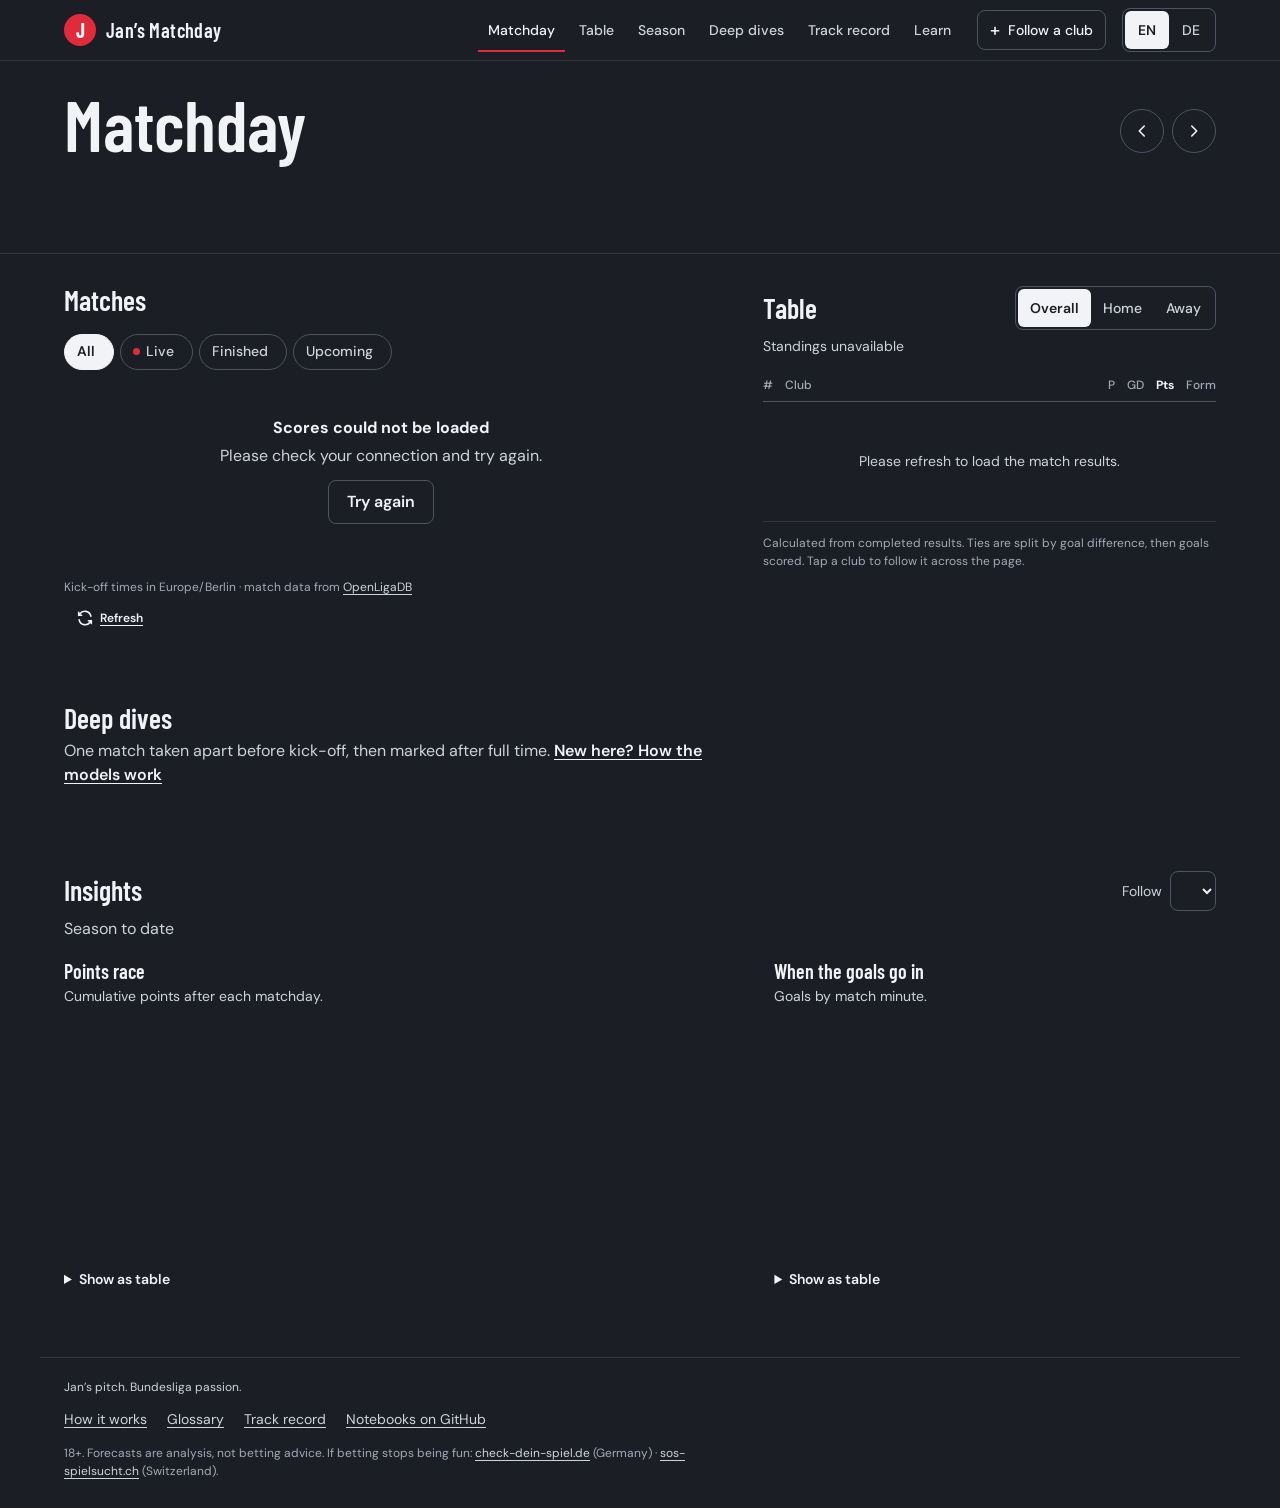
==== commit e40e9d17: "Season page: title race, final table, what's at stake, what if, replays and the test; Season in the " ====
--- a/index.html
+++ b/index.html
@@ -33,11 +33,11 @@
     <link rel="preconnect" href="https://api.openligadb.de">
     <link rel="preload" href="assets/fonts/dm-sans-latin-400-normal.woff2" as="font" type="font/woff2" crossorigin>
     <link rel="preload" href="assets/fonts/barlow-condensed-latin-700-normal.woff2" as="font" type="font/woff2" crossorigin>
-    <link rel="stylesheet" href="styles.css?v=11">
-    <script src="i18n.js?v=14" defer></script>
-    <script src="glossary.js?v=14" defer></script>
+    <link rel="stylesheet" href="styles.css?v=12">
+    <script src="i18n.js?v=17" defer></script>
+    <script src="glossary.js?v=17" defer></script>
     <script src="explain.js?v=10" defer></script>
-    <script src="app.js?v=14" defer></script>
+    <script src="app.js?v=15" defer></script>
   </head>
   <body class="home">
     <a class="skip-link" href="#matches" data-i18n="nav.skip">Skip to matches</a>
@@ -50,6 +50,7 @@
         <nav class="top-nav" aria-label="Sections" data-i18n-attrs="aria-label:nav.label">
           <a href="#matchday" aria-current="page" data-i18n="nav.matchday">Matchday</a>
           <a href="#table" data-i18n="nav.table">Table</a>
+          <a href="season/" data-i18n="nav.season">Season</a>
           <a href="#analysis" data-i18n="nav.dives">Deep dives</a>
           <a href="record/" data-i18n="nav.record">Track record</a>
           <a href="learn/" data-i18n="nav.learn">Learn</a>
@@ -156,6 +157,7 @@
               </table>
             </div>
             <p class="standings-note" data-i18n="table.note">Calculated from completed results. Ties are split by goal difference, then goals scored. Tap a club to follow it across the page.</p>
+            <p class="standings-note season-teaser" id="season-teaser" hidden></p>
           </section>
         </div>
 
@@ -233,6 +235,10 @@
         <svg viewBox="0 0 24 24" aria-hidden="true"><path d="M4 6h16M4 12h16M4 18h16"/></svg>
         <span data-i18n="tab.table">Table</span>
       </a>
+      <a href="season/">
+        <svg viewBox="0 0 24 24" aria-hidden="true"><path d="M7 4h10v4a5 5 0 0 1-10 0V4ZM7 6H4a3 3 0 0 0 3 4M17 6h3a3 3 0 0 1-3 4M12 13v4M8 21h8M9 17h6"/></svg>
+        <span data-i18n="tab.season">Season</span>
+      </a>
       <a href="#analysis">
         <svg viewBox="0 0 24 24" aria-hidden="true"><path d="M4 20V10M10 20V4M16 20v-7M22 20H2"/></svg>
         <span data-i18n="tab.dives">Deep dives</span>
--- a/styles.css
+++ b/styles.css
@@ -2337,7 +2337,8 @@
 
 @media (max-width: 900px) {
   .top-nav a {
-    padding: 0 7px;
+    padding: 0 6px;
+    font-size: 13.5px;
   }
 
   .follow-label {
@@ -2372,7 +2373,7 @@
     left: 0;
     z-index: 55;
     display: grid;
-    grid-template-columns: repeat(5, minmax(0, 1fr));
+    grid-template-columns: repeat(6, minmax(0, 1fr));
     padding-bottom: env(safe-area-inset-bottom);
     border-top: 1px solid var(--line);
     background: var(--bg);
@@ -2385,9 +2386,20 @@
     align-items: center;
     justify-content: center;
     gap: 3px;
+    min-width: 0;
+    padding: 0 1px;
     color: var(--muted);
-    font-size: 12px;
+    font-size: 11.5px;
+    text-align: center;
     text-decoration: none;
+  }
+
+  /* Six tabs: a long label ("Deep dives", "Grundlagen") shortens with an ellipsis rather than wrapping. */
+  .tabbar span {
+    max-width: 100%;
+    overflow: hidden;
+    text-overflow: ellipsis;
+    white-space: nowrap;
   }
 
   .tabbar a[aria-current="page"] {
